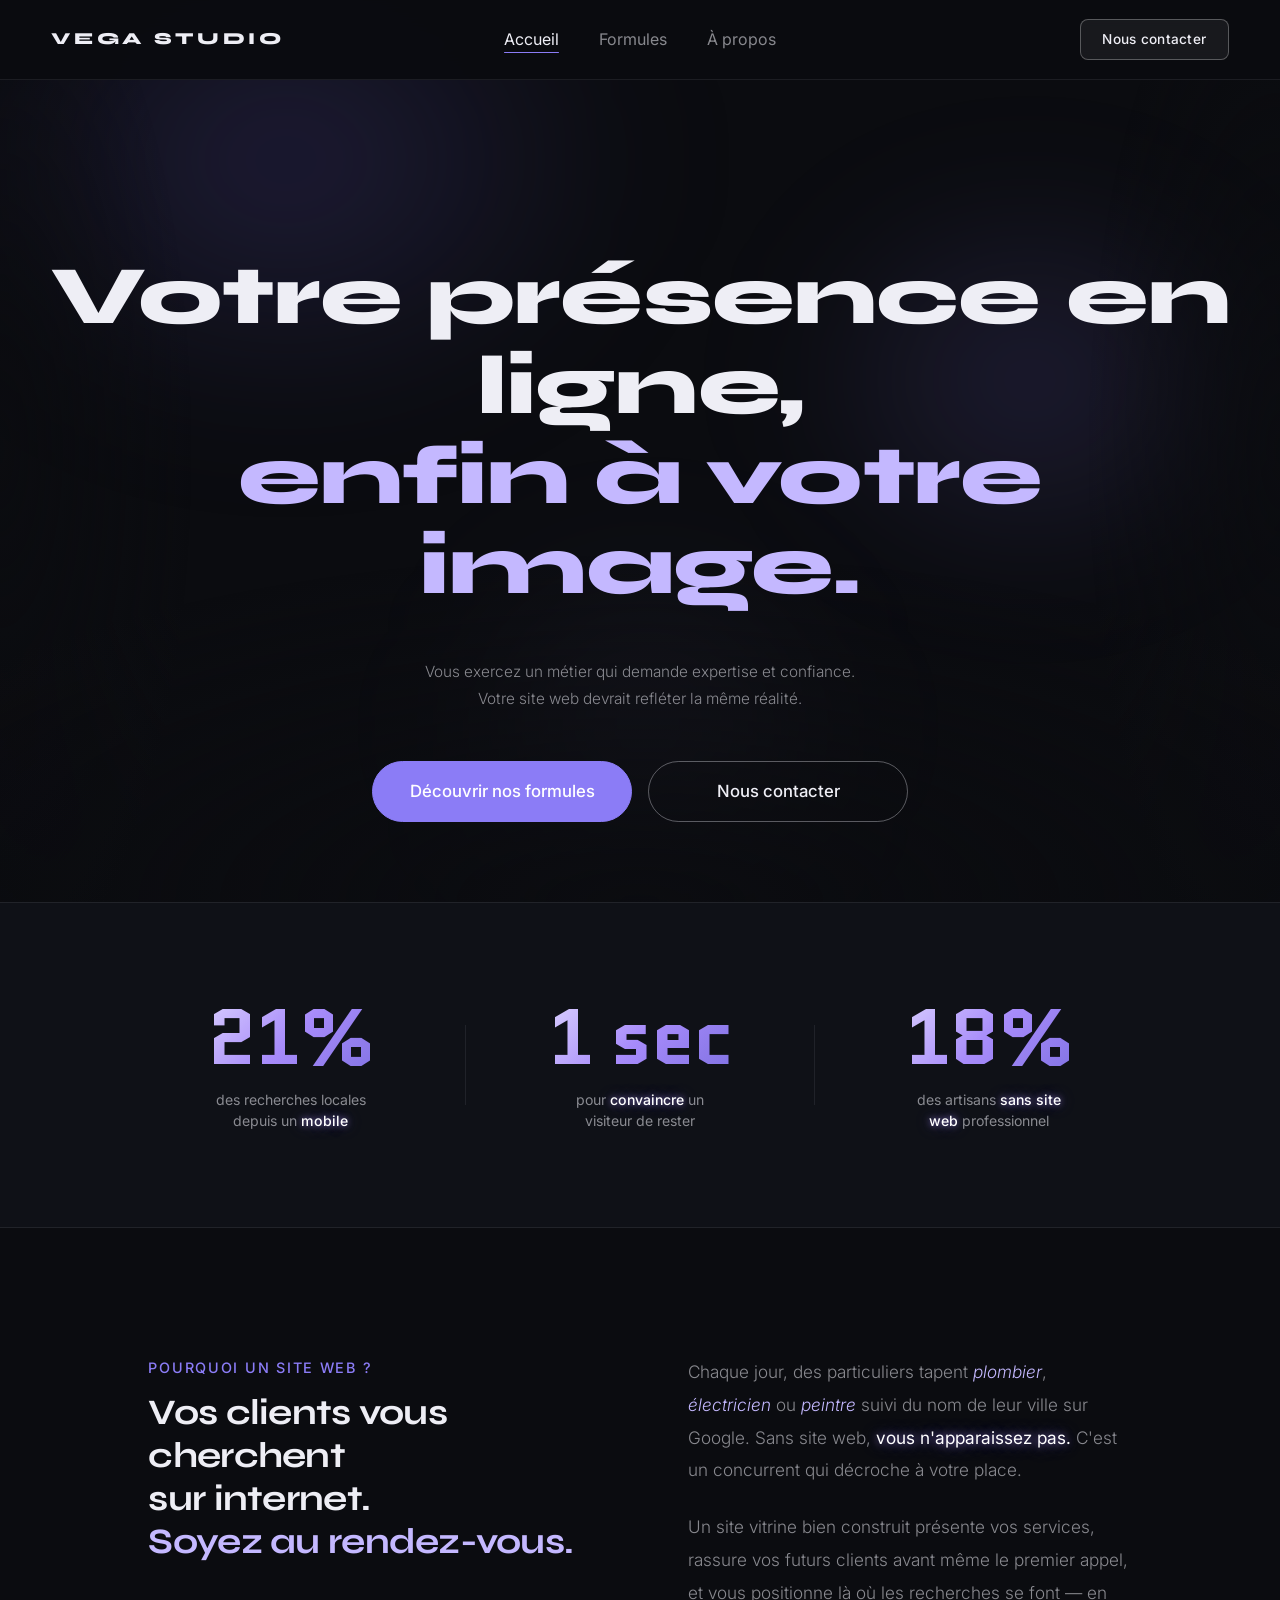
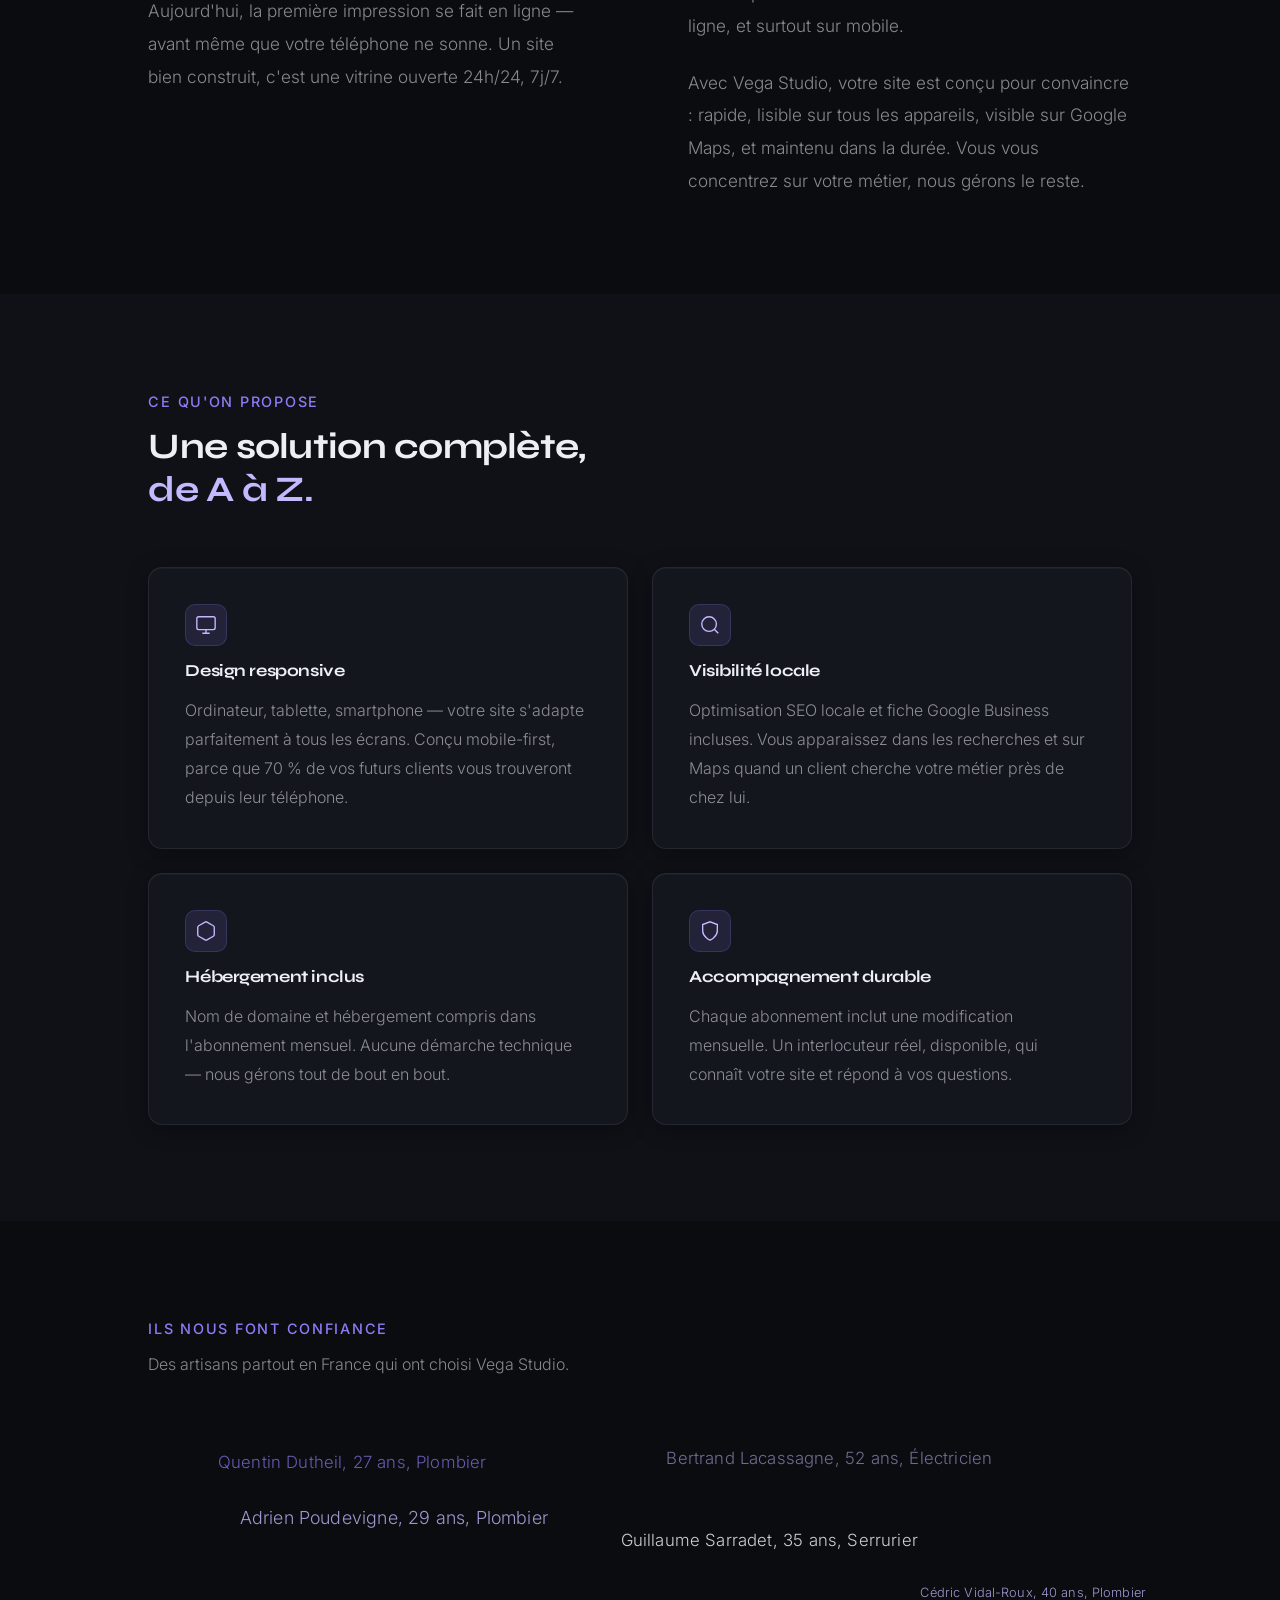
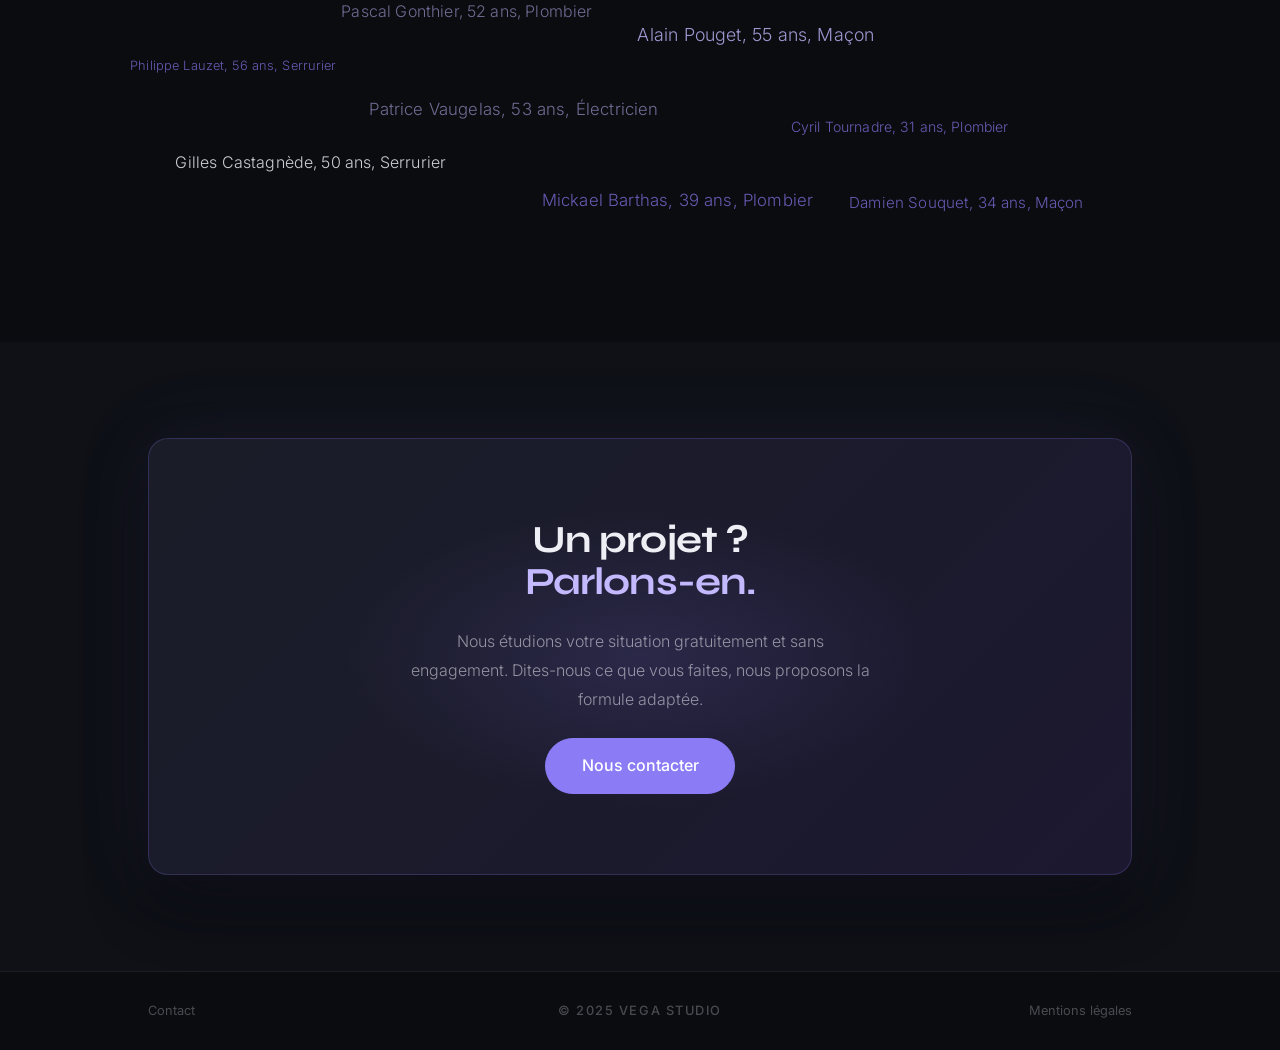
==== index.html @ d4011018 "Add canonical link to index.html Add canonical link for SEO optimization" ====
<!DOCTYPE html>
<html lang="fr">
<head>
  <meta charset="UTF-8" />
  <link rel="canonical" href="https://www.vegastudio.fr/">
  <meta name="viewport" content="width=device-width, initial-scale=1.0" />
  <title>Vega Studio — Sites web pour artisans</title>
  <link rel="icon" type="image/svg+xml" href="assets/favicon.svg" />
  <link rel="apple-touch-icon" href="assets/favicon.svg" />
  <meta name="application-name" content="Vega Studio" />
  <!-- SEO -->
  <meta name="description" content="Vega Studio crée des sites vitrines professionnels pour artisans (plombiers, électriciens, peintres…). Forfaits clairs à partir de 149€. Devis gratuit." />
  <meta name="robots" content="index, follow" />
  <link rel="canonical" href="https://www.vegastudio.fr/" />
  <!-- Open Graph -->
  <meta property="og:type" content="website" />
  <meta property="og:title" content="Vega Studio — Sites web pour artisans" />
  <meta property="og:description" content="Vega Studio crée des sites vitrines professionnels pour artisans (plombiers, électriciens, peintres…). Forfaits clairs à partir de 149€. Devis gratuit." />
  <meta property="og:url" content="https://www.vegastudio.fr/" />
  <meta property="og:site_name" content="Vega Studio" />
  <!-- Twitter -->
  <meta name="twitter:card" content="summary" />
  <meta name="twitter:title" content="Vega Studio — Sites web pour artisans" />
  <meta name="twitter:description" content="Vega Studio crée des sites vitrines professionnels pour artisans (plombiers, électriciens, peintres…). Forfaits clairs à partir de 149€. Devis gratuit." />
  <meta name="description" content="Vega Studio crée des sites vitrines professionnels pour les artisans." />
  <link rel="stylesheet" href="assets/css/style.css" />
  <link rel="stylesheet" href="assets/css/index.css" />

  <!-- Données structurées Schema.org -->
  <script type="application/ld+json">
  {
    "@context": "https://schema.org",
    "@type": "Organization",
    "name": "Vega Studio",
    "url": "https://www.vegastudio.fr",
    "logo": {
      "@type": "ImageObject",
      "url": "https://www.vegastudio.fr/assets/logo.png",
      "width": 512,
      "height": 512
    },
    "description": "Agence web spécialisée dans la création de sites vitrines pour artisans. Formules claires à partir de 149€.",
    "email": "vega.studio.webdesign@gmail.com",
    "areaServed": "FR",
    "priceRange": "€€"
  }
  </script>
  <script type="application/ld+json">
  {
    "@context": "https://schema.org",
    "@type": "WebSite",
    "name": "Vega Studio",
    "alternateName": "Vega Studio — Sites web pour artisans",
    "url": "https://www.vegastudio.fr"
  }
  </script>
</head>
<body>

  <nav>
    <div class="nav-inner">
      <a href="index.html" class="nav-wordmark">Vega Studio</a>
      <ul class="nav-links">
        <li><a href="index.html" class="active">Accueil</a><button class="nav-mobile-close" aria-label="Fermer">✕</button></li>
        <li><a href="formules.html">Formules</a></li>
        <li><a href="apropos.html">À propos</a></li>
        <li class="mobile-cta-item"><a href="contact.html" class="mobile-cta">Nous contacter</a></li>
      </ul>
      <div class="nav-right">
        <a href="contact.html" class="nav-cta">Nous contacter</a>
      </div>
      <button class="nav-burger" aria-label="Menu"><span></span><span></span><span></span></button>
    </div>
  </nav>

  <section class="hero">
    <div class="hero-bg">
      <div class="aurora-1" data-parallax="0.08"></div>
      <div class="aurora-2" data-parallax="0.12"></div>
      <div class="aurora-3" data-parallax="0.06"></div>
    </div>
    <div class="hero-inner">
      <h1 class="hero-title reveal">
        Votre présence en ligne,<br /><span class="t-accent">enfin à votre image.</span>
      </h1>
      <p class="hero-sub reveal d1">Vous exercez un métier qui demande expertise et confiance.
Votre site web devrait refléter la même réalité.</p>
      <div class="hero-actions reveal d2">
        <a href="formules.html" class="btn btn-primary">Découvrir nos formules</a>
        <a href="contact.html" class="btn btn-secondary">Nous contacter</a>
      </div>
    </div>
  </section>

  <section class="section-numbers">
    <div class="wrap">
      <div class="numbers-grid">
        <div class="number-block reveal">
          <span class="number-val" data-count="70" data-suffix="%">0%</span>
          <p class="number-label">des recherches locales depuis un <span class="stat-glow">mobile</span></p>
        </div>
        <div class="number-sep"></div>
        <div class="number-block reveal d1">
          <span class="number-val" data-count="3" data-suffix=" sec">0</span>
          <p class="number-label">pour <span class="stat-glow">convaincre</span> un visiteur de rester</p>
        </div>
        <div class="number-sep"></div>
        <div class="number-block reveal d2">
          <span class="number-val" data-count="60" data-suffix="%">0%</span>
          <p class="number-label">des artisans <span class="stat-glow">sans site web</span> professionnel</p>
        </div>
      </div>
    </div>
  </section>

  <section class="section-why">
    <div class="wrap why-grid">
      <div class="why-left">
        <p class="section-eyebrow reveal">Pourquoi un site web ?</p>
        <h2 class="why-title reveal d1">
          Vos clients vous cherchent<br />sur internet.<br />
          <span class="t-accent">Soyez au rendez-vous.</span>
        </h2>
        <p class="why-body reveal d2" style="margin-top:2rem;">
          Aujourd'hui, la première impression se fait en ligne — avant même que votre téléphone ne sonne. Un site bien construit, c'est une vitrine ouverte 24h/24, 7j/7.
        </p>
      </div>

      <div class="why-right">
        <p class="why-body reveal d1">
          Chaque jour, des particuliers tapent <em class="why-em">plombier</em>, <em class="why-em">électricien</em> ou <em class="why-em">peintre</em> suivi du nom de leur ville sur Google. Sans site web, <span class="glow-text">vous n'apparaissez pas.</span> C'est un concurrent qui décroche à votre place.
        </p>
        <p class="why-body reveal d2">
          Un site vitrine bien construit présente vos services, rassure vos futurs clients avant même le premier appel, et vous positionne là où les recherches se font — en ligne, et surtout sur mobile.
        </p>
        <p class="why-body reveal d3">
          Avec Vega Studio, votre site est conçu pour convaincre : rapide, lisible sur tous les appareils, visible sur Google Maps, et maintenu dans la durée. Vous vous concentrez sur votre métier, nous gérons le reste.
        </p>
      </div>
    </div>
  </section>

  <section class="section-offer">
    <div class="wrap">
      <p class="section-eyebrow reveal">Ce qu'on propose</p>
      <h2 class="offer-title reveal d1">Une solution complète,<br /><span class="t-accent">de A à Z.</span></h2>
      <div class="offer-grid">
        <div class="offer-card reveal" style="--float-delay:0s">
          <div class="card-shimmer"></div>
          <div class="offer-icon"><svg width="22" height="22" viewBox="0 0 24 24" fill="none" stroke="currentColor" stroke-width="1.5"><rect x="2" y="3" width="20" height="14" rx="2"/><path d="M8 21h8M12 17v4"/></svg></div>
          <h3>Design responsive</h3>
          <p class="t-body">Ordinateur, tablette, smartphone — votre site s'adapte parfaitement à tous les écrans. Conçu mobile-first, parce que 70 % de vos futurs clients vous trouveront depuis leur téléphone.</p>
        </div>
        <div class="offer-card reveal d1" style="--float-delay:-1.8s">
          <div class="card-shimmer"></div>
          <div class="offer-icon"><svg width="22" height="22" viewBox="0 0 24 24" fill="none" stroke="currentColor" stroke-width="1.5"><circle cx="11" cy="11" r="8"/><path d="m21 21-4.35-4.35"/></svg></div>
          <h3>Visibilité locale</h3>
          <p class="t-body">Optimisation SEO locale et fiche Google Business incluses. Vous apparaissez dans les recherches et sur Maps quand un client cherche votre métier près de chez lui.</p>
        </div>
        <div class="offer-card reveal d2" style="--float-delay:-3.5s">
          <div class="card-shimmer"></div>
          <div class="offer-icon"><svg width="22" height="22" viewBox="0 0 24 24" fill="none" stroke="currentColor" stroke-width="1.5"><path d="M21 16V8a2 2 0 0 0-1-1.73l-7-4a2 2 0 0 0-2 0l-7 4A2 2 0 0 0 3 8v8a2 2 0 0 0 1 1.73l7 4a2 2 0 0 0 2 0l7-4A2 2 0 0 0 21 16z"/></svg></div>
          <h3>Hébergement inclus</h3>
          <p class="t-body">Nom de domaine et hébergement compris dans l'abonnement mensuel. Aucune démarche technique — nous gérons tout de bout en bout.</p>
        </div>
        <div class="offer-card reveal d3" style="--float-delay:-5.2s">
          <div class="card-shimmer"></div>
          <div class="offer-icon"><svg width="22" height="22" viewBox="0 0 24 24" fill="none" stroke="currentColor" stroke-width="1.5"><path d="M12 22s8-4 8-10V5l-8-3-8 3v7c0 6 8 10 8 10z"/></svg></div>
          <h3>Accompagnement durable</h3>
          <p class="t-body">Chaque abonnement inclut une modification mensuelle. Un interlocuteur réel, disponible, qui connaît votre site et répond à vos questions.</p>
        </div>
      </div>
    </div>
  </section>

  <!-- ARTISANS FLOTTANTS -->
  <section class="section-names">
    <div class="wrap">
      <p class="section-eyebrow reveal">Ils nous font confiance</p>
      <p class="names-subtitle reveal d1">Des artisans partout en France qui ont choisi Vega Studio.</p>
    </div>
    <div id="floating-names" class="floating-names-zone" aria-hidden="true"></div>
  </section>

  <section class="section-cta">
    <div class="wrap">
      <div class="cta-box reveal">
        <div class="cta-glow"></div>
        <h2 class="t-headline">Un projet ?<br /><span class="t-accent">Parlons-en.</span></h2>
        <p class="t-body">Nous étudions votre situation gratuitement et sans engagement. Dites-nous ce que vous faites, nous proposons la formule adaptée.</p>
        <a href="contact.html" class="btn btn-primary">Nous contacter</a>
      </div>
    </div>
  </section>

  <footer>
    <div class="wrap footer-inner">
      <span class="footer-left"><a href="contact.html">Contact</a></span>
      <span class="footer-mid t-label">© 2025 Vega Studio</span>
      <span class="footer-right"><a href="mentions.html">Mentions légales</a></span>
    </div>
  </footer>

  <script src="assets/js/main.js"></script>
</body>
</html>
---- assets/css/style.css ----
@import url('https://fonts.googleapis.com/css2?family=Syne:wght@400;700;800&family=Inter:wght@300;400;500&display=swap');

:root {
  --bg:        #0B0C10;
  --bg-2:      #0F1117;
  --bg-3:      #14161E;
  --bg-4:      #1A1D28;
  --purple:    #8B7CF6;
  --purple-dim:#5A50B0;
  --lilac:     #C4B8FF;
  --white:     #EEEEF5;
  --muted:     rgba(238,238,245,0.55);
  --faint:     rgba(238,238,245,0.28);
  --line:      rgba(238,238,245,0.08);
  --radius:    14px;
}

*, *::before, *::after { box-sizing: border-box; margin: 0; padding: 0; }
html { scroll-behavior: smooth; }
body {
  font-family: 'Inter', sans-serif;
  background: var(--bg);
  color: var(--white);
  overflow-x: hidden;
  line-height: 1.6;
}
a { text-decoration: none; color: inherit; }
img { display: block; }

/* ── TYPO ── */
h1, h2, h3 { font-family: 'Syne', sans-serif; letter-spacing: -0.025em; line-height: 1.1; }
.t-display  { font-size: clamp(2.4rem, 4.5vw, 4rem); font-weight: 800; }
.t-headline { font-size: clamp(1.6rem, 3vw, 2.6rem); font-weight: 700; }
.t-body     { font-size: 1rem; font-weight: 300; color: var(--muted); line-height: 1.8; }
.t-label    { font-size: 0.72rem; font-weight: 500; letter-spacing: 0.12em; text-transform: uppercase; color: var(--faint); }
.t-accent   { color: var(--lilac); }

/* ── LAYOUT ── */
.wrap { max-width: 1060px; margin: 0 auto; padding: 0 clamp(1rem, 3vw, 3rem); }

/* ── NAV ── */
nav {
  position: fixed; inset: 0 0 auto 0; z-index: 200;
  padding: 1.2rem 0;
  background: rgba(11,12,16,.97);
  backdrop-filter: blur(20px);
  border-bottom: 1px solid var(--line);
  transition: padding .3s;
}
nav.scrolled {
  padding: 1rem 0;
}

.nav-inner {
  display: grid;
  grid-template-columns: 1fr auto 1fr;
  align-items: center;
  padding: 0 clamp(1.25rem, 4vw, 4rem);
  max-width: 100%;
}

.nav-wordmark {
  font-family: 'Syne', sans-serif;
  font-size: 1.05rem; font-weight: 800;
  letter-spacing: 0.22em; text-transform: uppercase;
  color: var(--white); transition: color .2s;
  justify-self: start;
}
.nav-wordmark:hover { color: var(--lilac); }

/* Bouton close mobile : invisible sur desktop */
.nav-mobile-close { display: none; }

/* Masquer le bouton Nous contacter dans les nav-links */
.mobile-cta-item { display: none !important; }

.nav-links {
  display: flex; align-items: center; gap: 2.5rem;
  list-style: none;
  justify-self: center;
}

.nav-links a {
  font-size: 1rem; font-weight: 400;
  color: var(--white);
  opacity: 0.55;
  transition: opacity .2s;
  position: relative;
}
.nav-links a:hover { opacity: 1; }

/* Page active */
.nav-links a.active {
  opacity: 1;
}
.nav-links a.active::after {
  content: '';
  position: absolute;
  bottom: -4px; left: 0; right: 0;
  height: 1px;
  background: var(--purple);
  border-radius: 999px;
}

.nav-right {
  justify-self: end;
}

.nav-cta {
  /* Design unique : pas de fond violet, juste une bordure blanche lumineuse */
  background: rgba(255,255,255,0.06);
  color: var(--white) !important;
  border: 1px solid rgba(255,255,255,0.28) !important;
  padding: .52rem 1.35rem;
  border-radius: 8px; /* carré au lieu d'ovale comme les autres */
  font-size: .85rem;
  font-weight: 500;
  letter-spacing: .02em;
  opacity: 1 !important;
  transition: background .25s, border-color .25s, transform .2s;
  display: inline-block;
  backdrop-filter: blur(4px);
}
.nav-cta:hover {
  background: rgba(255,255,255,0.12) !important;
  border-color: rgba(255,255,255,0.55) !important;
  color: var(--white) !important;
  transform: translateY(-1px);
}
.nav-cta::after { display: none !important; }

.nav-burger {
  display: none; flex-direction: column; gap: 5px;
  background: none; border: none; cursor: pointer; padding: 4px; z-index: 201;
}
.nav-burger span { display: block; width: 26px; height: 1.5px; background: var(--white); transition: all .3s; }

/* ── BOUTONS ── */
.btn {
  display: inline-flex; align-items: center; gap: .5rem;
  font-family: 'Inter', sans-serif; font-size: 1rem; font-weight: 500;
  padding: .9rem 2.2rem; border-radius: 999px; border: 1.5px solid transparent;
  transition: all .25s; cursor: pointer; white-space: nowrap;
}

/* Boutons du hero : largeur identique forcée */
.hero-actions .btn {
  font-size: 1.05rem;
  padding: 1rem 2.4rem;
  width: 260px;
  justify-content: center;
}
.btn-primary { background: var(--purple); color: #fff; border-color: var(--purple); }
.btn-primary:hover { background: var(--lilac); border-color: var(--lilac); color: #111; transform: translateY(-2px); box-shadow: 0 12px 32px rgba(139,124,246,.35); }
.btn-secondary { background: transparent; color: var(--white); border-color: rgba(238,238,245,.35); }
.btn-secondary:hover { border-color: var(--purple); color: var(--lilac); transform: translateY(-2px); }

/* ── REVEAL ── */
.reveal { opacity: 0; transform: translateY(24px); transition: opacity .7s cubic-bezier(.2,1,.4,1), transform .7s cubic-bezier(.2,1,.4,1); }
.reveal.on { opacity: 1; transform: none; }
.reveal.d1 { transition-delay: .1s; }
.reveal.d2 { transition-delay: .2s; }
.reveal.d3 { transition-delay: .32s; }

/* ── FOOTER ── */
footer { border-top: 1px solid var(--line); padding: 1.8rem 0; background: var(--bg); }
.footer-inner { display: grid; grid-template-columns: 1fr auto 1fr; align-items: center; }
.footer-left  { justify-self: start; }
.footer-mid   { justify-self: center; }
.footer-right { justify-self: end; }
.footer-inner a, .footer-inner span { font-size: .8rem; color: var(--faint); transition: color .2s; }
.footer-inner a:hover { color: var(--muted); }

/* ── RESPONSIVE NAV ── */
@media (max-width: 768px) {
  .nav-inner { grid-template-columns: 1fr auto; padding: 0 1.25rem; }
  .nav-right { display: none; }
  .nav-burger { display: flex; }
  /* burger reste visible — il devient la croix */

  /* Nav-links : panel pleine largeur qui slide depuis le haut, z-index au-dessus de la nav */
  .nav-links {
    position: fixed;
    top: 0; left: 0; right: 0;
    width: 100vw;
    background: rgba(11,12,16,1); /* totalement opaque */
    border-bottom: 1px solid var(--line);
    flex-direction: column;
    align-items: center;
    gap: 0;
    z-index: 201; /* au-dessus de la nav (200) */
    padding-top: 0;
    transform: translateY(-110%);
    transition: transform .4s cubic-bezier(.4,0,.2,1);
    display: flex;
  }
  .nav-links.open { transform: translateY(0); }

  /* Premier li : Accueil + bouton X sur la même ligne */
  .nav-links li:first-child {
    display: flex;
    flex-direction: row;
    align-items: center;
    justify-content: center;
    width: 100%;
    border-bottom: 1px solid var(--line);
    position: relative;
  }
  .nav-links li:first-child a {
    text-align: center;
    padding: 1.3rem 1.75rem;
    flex: 1;
    border-bottom: none;
  }

  /* nav-mobile-close reste caché sur mobile — c'est le burger qui fait la croix */

  /* Burger → croix quand menu ouvert */
  .nav-burger.open span:nth-child(1) { transform: translateY(7px) rotate(45deg); }
  .nav-burger.open span:nth-child(2) { opacity: 0; transform: scaleX(0); }
  .nav-burger.open span:nth-child(3) { transform: translateY(-7px) rotate(-45deg); }

  /* Autres items */
  .nav-links li {
    border-bottom: 1px solid var(--line);
    width: 100%;
  }
  .nav-links .mobile-cta-item { display: none; }
  .nav-links a {
    display: block;
    font-size: 1.1rem;
    padding: 1.2rem 1.75rem;
    opacity: 0.7;
    text-align: center;
    width: 100%;
  }
  .nav-links a:hover,
  .nav-links a.active { opacity: 1; }
  .nav-links a.active::after { display: none; }

}  /* fin @media 768px */

@media (max-width: 600px) {
  /* Footer : copyright à gauche, mentions légales à droite, Contact masqué */
  .footer-inner {
    grid-template-columns: 1fr 1fr;
    grid-template-rows: auto;
    gap: 0;
  }
  .footer-left  { display: none; } /* Cache Contact */
  .footer-mid   { justify-self: start; }
  .footer-right { justify-self: end; }
}

@media (prefers-reduced-motion: reduce) {
  .reveal { transition: none; opacity: 1; transform: none; }
  * { animation-duration: .01ms !important; }
}
---- assets/css/index.css ----
@import url('https://fonts.googleapis.com/css2?family=Quantico:wght@700&display=swap');

/* ══ HERO ══════════════════════════════════════════ */
.hero {
  position: relative;
  min-height: 100svh;
  display: flex;
  align-items: flex-start; /* positionné par padding-top, pas centré */
  overflow: hidden;
  padding: 28vh 0 5rem; /* 28vh depuis le haut = grand espace nav→titre */
}

.hero-bg { position: absolute; inset: 0; z-index: 0; overflow: hidden; }

.aurora-1, .aurora-2, .aurora-3 { position: absolute; border-radius: 50%; will-change: transform; }
.aurora-1 { width: 700px; height: 500px; top: -10%; left: -5%; background: radial-gradient(ellipse, rgba(90,80,176,.28) 0%, transparent 70%); filter: blur(80px); animation: af1 20s ease-in-out infinite alternate; }
.aurora-2 { width: 500px; height: 400px; top: 20%; right: 0%; background: radial-gradient(ellipse, rgba(139,124,246,.18) 0%, transparent 70%); filter: blur(70px); animation: af2 25s ease-in-out infinite alternate; }
.aurora-3 { width: 400px; height: 350px; bottom: 0%; left: 35%; background: radial-gradient(ellipse, rgba(196,184,255,.10) 0%, transparent 70%); filter: blur(90px); animation: af3 18s ease-in-out infinite alternate; }
@keyframes af1 { 0%{transform:translate(0,0) scale(1)} 50%{transform:translate(4%,6%) scale(1.06)} 100%{transform:translate(-2%,3%) scale(.96)} }
@keyframes af2 { 0%{transform:translate(0,0) scale(1)} 50%{transform:translate(-5%,4%) scale(1.08)} 100%{transform:translate(3%,-3%) scale(.94)} }
@keyframes af3 { 0%{transform:translate(0,0) scale(1)} 100%{transform:translate(3%,-5%) scale(1.1)} }

.hero::after {
  content:''; position:absolute; inset:0;
  background:
    radial-gradient(ellipse 100% 55% at 50% 100%, rgba(11,12,16,.95) 0%, transparent 70%),
    radial-gradient(ellipse 25% 100% at 0% 50%, rgba(11,12,16,.75) 0%, transparent 60%),
    radial-gradient(ellipse 25% 100% at 100% 50%, rgba(11,12,16,.75) 0%, transparent 60%);
  pointer-events:none; z-index:1;
}

.hero-mouse-light { position:absolute; inset:0; pointer-events:none; z-index:1; transition:background .15s; }

.hero-inner {
  padding: 0 2vw;
  position:relative; z-index:2;
  display:flex; flex-direction:column;
  align-items:center; text-align:center;
  gap:3rem; /* plus d'espace entre sous-titre et boutons */
  max-width: 100%;
  width: 100%;
}

/* Titre : exactement 2 lignes — on force avec font-size en vw pur */
.hero-title {
  font-family: 'Syne', sans-serif;
  /*
    Le hero utilise un conteneur pleine largeur (padding 2vw).
    "Votre présence en ligne," = ligne la plus longue.
    Sur 96vw utile, Syne 800 letter-spacing -0.04em :
    font-size ≈ largeur / (nb_chars × 0.52) ≈ 96vw / (24 × 0.52) ≈ 7.7vw
    On vise 7.2vw pour avoir une marge de sécurité.
    Plafond : 5.5rem (~88px) pour les très grands écrans.
  */
  font-size: clamp(1.7rem, 6.8vw, 5.2rem);
  font-weight: 800;
  line-height: 1.08;
  letter-spacing: -.01em;
  width: 100%;
  text-align: center;
  word-break: keep-all;
  overflow-wrap: normal;
}

@media (max-width: 600px) {
  /* Titre plus grand */
  .hero-title { font-size: 12vw; letter-spacing: -.01em; }
  /* Sous-titre plus petit */
  .hero-sub { font-size: .7rem; max-width: 88vw; text-wrap: balance; }

  /* Boutons en colonne, plus grands */
  .hero-actions {
    flex-direction: column;
    align-items: center;
    gap: .75rem;
    width: 100%;
  }
  .hero-actions .btn {
    width: min(80vw, 320px);
    font-size: .95rem;
    padding: .95rem 1.5rem;
    justify-content: center;
  }

  /* Stats mobile : 2 stats seulement sur une ligne */
  .section-numbers { padding: 1rem 0; }
  .number-block { padding: .5rem 2rem; }
  /* Masquer "3 sec" (3e enfant) et les 2 séparateurs (2e et 4e enfants) */
  .numbers-grid > div:nth-child(2),
  .numbers-grid > div:nth-child(3),
  .numbers-grid > div:nth-child(4) {
    display: none;
  }
  .numbers-grid { justify-content: center; }
  .number-val { font-size: clamp(2.2rem, 10vw, 3.2rem) !important; }
  .number-label { font-size: .8rem; max-width: 160px; }
  .number-sep { height: 40px; }

  /* Sections : réduire les marges verticales énormes */
  .section-why  { padding: 4rem 0; }
  .section-offer { padding: 4rem 0; }
  .section-testi { padding: 4rem 0; }
  .section-cta  { padding: 4rem 0; }
  .hero { padding: 6rem 0 4rem; align-items: center; } /* centré sur mobile */
}

.hero-sub {
  font-size: clamp(.95rem, 1.2vw, 1.15rem);
  font-weight: 300;
  color: var(--muted);
  line-height: 1.75;
  max-width: 600px;
  text-align: center;
  /* Forcer chaque phrase sur sa propre ligne */
  white-space: pre-line;
}

.hero-actions {
  display: flex; gap: 1rem; flex-wrap: wrap;
  justify-content: center;
}

/* ══ EYEBROW ══════════════════════════════════════ */
.section-eyebrow {
  font-size:.9rem; font-weight:500; letter-spacing:.12em;
  text-transform:uppercase; color:var(--purple);
  margin-bottom:.75rem; display:block;
}

/* ══ CHIFFRES ══════════════════════════════════════ */
.section-numbers {
  background:var(--bg-2); padding:5rem 0;
  border-top:1px solid var(--line); border-bottom:1px solid var(--line);
}

.numbers-grid { display:flex; align-items:center; justify-content:center; gap:2rem; }

.number-block {
  flex:1; text-align:center; padding:1rem 2rem;
  display:flex; flex-direction:column; align-items:center; gap:.8rem;
}

.number-sep { width:1px; height:80px; background:var(--line); flex-shrink:0; }

/* Quantico, effet multicolore animé */
.number-val {
  font-family:'Quantico', sans-serif;
  font-size:clamp(3.5rem, 6vw, 6rem);
  font-weight:700; letter-spacing:-.02em;
  line-height:1; white-space:nowrap;
  /* Largeur fixe = les chiffres ne bougent pas pendant le comptage */
  display: inline-block;
  min-width: 4ch; /* largeur de "60%" = valeur la plus large */
  text-align: center;
  font-variant-numeric: tabular-nums;
  /* Gradient statique — zéro vibration */
  background: linear-gradient(135deg, #E0D8FF 0%, #A78BFA 50%, #7C6FE0 100%);
  -webkit-background-clip: text;
  -webkit-text-fill-color: transparent;
  background-clip: text;
}

.number-label {
  font-size:.88rem; font-weight:400;
  color:var(--muted); line-height:1.5; text-align:center; max-width:160px;
}

/* Halo sur les mots clés des labels */
.stat-glow {
  color: #fff;
  font-weight: 500;
  text-shadow:
    0 0 6px rgba(167,139,250,.7),
    0 0 16px rgba(139,124,246,.4);
}

/* ══ POURQUOI ══════════════════════════════════════ */
.section-why { background:var(--bg); padding:8rem 0 6rem; }

.why-grid { display:grid; grid-template-columns:1fr 1fr; gap:6rem; align-items:start; }

.why-title {
  font-family:'Syne', sans-serif;
  font-size:clamp(1.7rem, 2.8vw, 2.5rem);
  font-weight:700; line-height:1.2; letter-spacing:-.02em; margin-top:.75rem;
}

.why-right { display:flex; flex-direction:column; gap:1.5rem; }
.why-body { font-size:1.08rem; font-weight:300; color:var(--muted); line-height:1.9; }
.why-em { font-style:italic; color:var(--lilac); }

.glow-text {
  display:inline; color:#fff; font-weight:400;
  /* Halo statique — aucune animation = aucun repaint */
  text-shadow:
    0 0 8px rgba(167,139,250,.75),
    0 0 20px rgba(139,124,246,.45),
    0 0 40px rgba(139,124,246,.2);
}

/* ══ CE QU'ON PROPOSE ══════════════════════════════ */
.section-offer { background:var(--bg-2); padding:6rem 0; }

.offer-title {
  font-family:'Syne', sans-serif;
  font-size:clamp(1.7rem, 2.8vw, 2.5rem);
  font-weight:700; line-height:1.2; letter-spacing:-.02em; margin-bottom:3.5rem;
}

.offer-grid { display:grid; grid-template-columns:repeat(2,1fr); gap:1.5rem; }

.offer-card {
  position:relative; background:var(--bg-3);
  border:1px solid var(--line); border-radius:var(--radius);
  padding:2.25rem; display:flex; flex-direction:column; gap:1rem;
  overflow:hidden;
  box-shadow:0 4px 20px rgba(0,0,0,.35), 0 1px 0 rgba(255,255,255,.04) inset;
  transition: border-color .3s, transform .3s, box-shadow .3s;
}
.offer-card:hover {
  border-color: rgba(139,124,246,.4);
  transform: translateY(-6px);
  box-shadow: 0 18px 48px rgba(0,0,0,.5), 0 0 0 1px rgba(139,124,246,.1), 0 1px 0 rgba(255,255,255,.06) inset;
}

.card-shimmer {
  position:absolute; top:0; left:-60%; width:55%; height:100%;
  background:linear-gradient(105deg, transparent 15%, rgba(196,184,255,.06) 35%, rgba(255,255,255,.13) 50%, rgba(196,184,255,.06) 65%, transparent 85%);
  opacity:0; pointer-events:none; will-change:left, opacity;
}

.offer-icon {
  width:42px; height:42px; background:rgba(139,124,246,.12);
  border:1px solid rgba(139,124,246,.2); border-radius:10px;
  display:flex; align-items:center; justify-content:center;
  color:var(--lilac); flex-shrink:0;
}
.offer-card h3 { font-family:'Syne', sans-serif; font-size:1.05rem; font-weight:700; color:var(--white); }



/* ══ CTA ════════════════════════════════════════ */
.section-cta { background:var(--bg-2); padding:6rem 0; }

.cta-box {
  position:relative;
  background:linear-gradient(135deg, var(--bg-4) 0%, #1C1830 100%);
  border:1px solid rgba(139,124,246,.22); border-radius:20px;
  padding:5rem 4rem; text-align:center; overflow:hidden;
  display:flex; flex-direction:column; align-items:center; gap:1.5rem;
  box-shadow:0 0 80px rgba(90,80,176,.12), 0 30px 60px rgba(0,0,0,.4);
}
.cta-glow {
  position:absolute; top:50%; left:50%; transform:translate(-50%,-50%);
  width:600px; height:300px;
  background:radial-gradient(ellipse, rgba(139,124,246,.14) 0%, transparent 70%);
  pointer-events:none; animation:glowPulse 5s ease-in-out infinite;
}
@keyframes glowPulse {
  0%,100%{transform:translate(-50%,-50%) scale(1); opacity:.7}
  50%{transform:translate(-50%,-50%) scale(1.1); opacity:1}
}
.cta-box .t-body { max-width:460px; position:relative; z-index:1; }
.cta-box .t-headline, .cta-box .btn { position:relative; z-index:1; }

/* ══ RESPONSIVE ══════════════════════════════════ */
@media (max-width:960px) {
  .why-grid { grid-template-columns:1fr; gap:3rem; }
  .offer-grid { grid-template-columns:1fr; }
  .testi-grid { grid-template-columns:1fr; }
  .numbers-grid { flex-direction:column; }
  .number-sep { width:80px; height:1px; }
}
@media (max-width:600px) {
  .cta-box { padding:3rem 1.75rem; }
  .offer-card { animation:none; }
}

/* ══ NOMS FLOTTANTS ════════════════════════════════ */
.section-names {
  background: var(--bg);
  padding: 6rem 0 6rem;
}

.names-subtitle {
  font-size: 1rem;
  color: var(--muted);
  font-weight: 300;
  margin-top: .5rem;
}

.floating-names-zone {
  position: relative;
  max-width: 1060px;
  margin: 3rem auto 0;
  padding: 0 clamp(1rem, 3vw, 3rem);
  box-sizing: border-box;
  height: 420px;
  overflow: hidden;
}

/* Wrapper : position + opacité uniquement */
.name-wrapper {
  position: absolute;
  transition: opacity .9s ease;
  cursor: default;
  user-select: none;
  pointer-events: none;
}

.name-inner {
  display: block;
  white-space: nowrap;
  font-family: 'Inter', sans-serif;
  font-weight: 300;
  letter-spacing: .01em;
}

@media (max-width: 600px) {
  .floating-names-zone { height: 400px; }
  .section-names { padding-bottom: 4rem; }
}
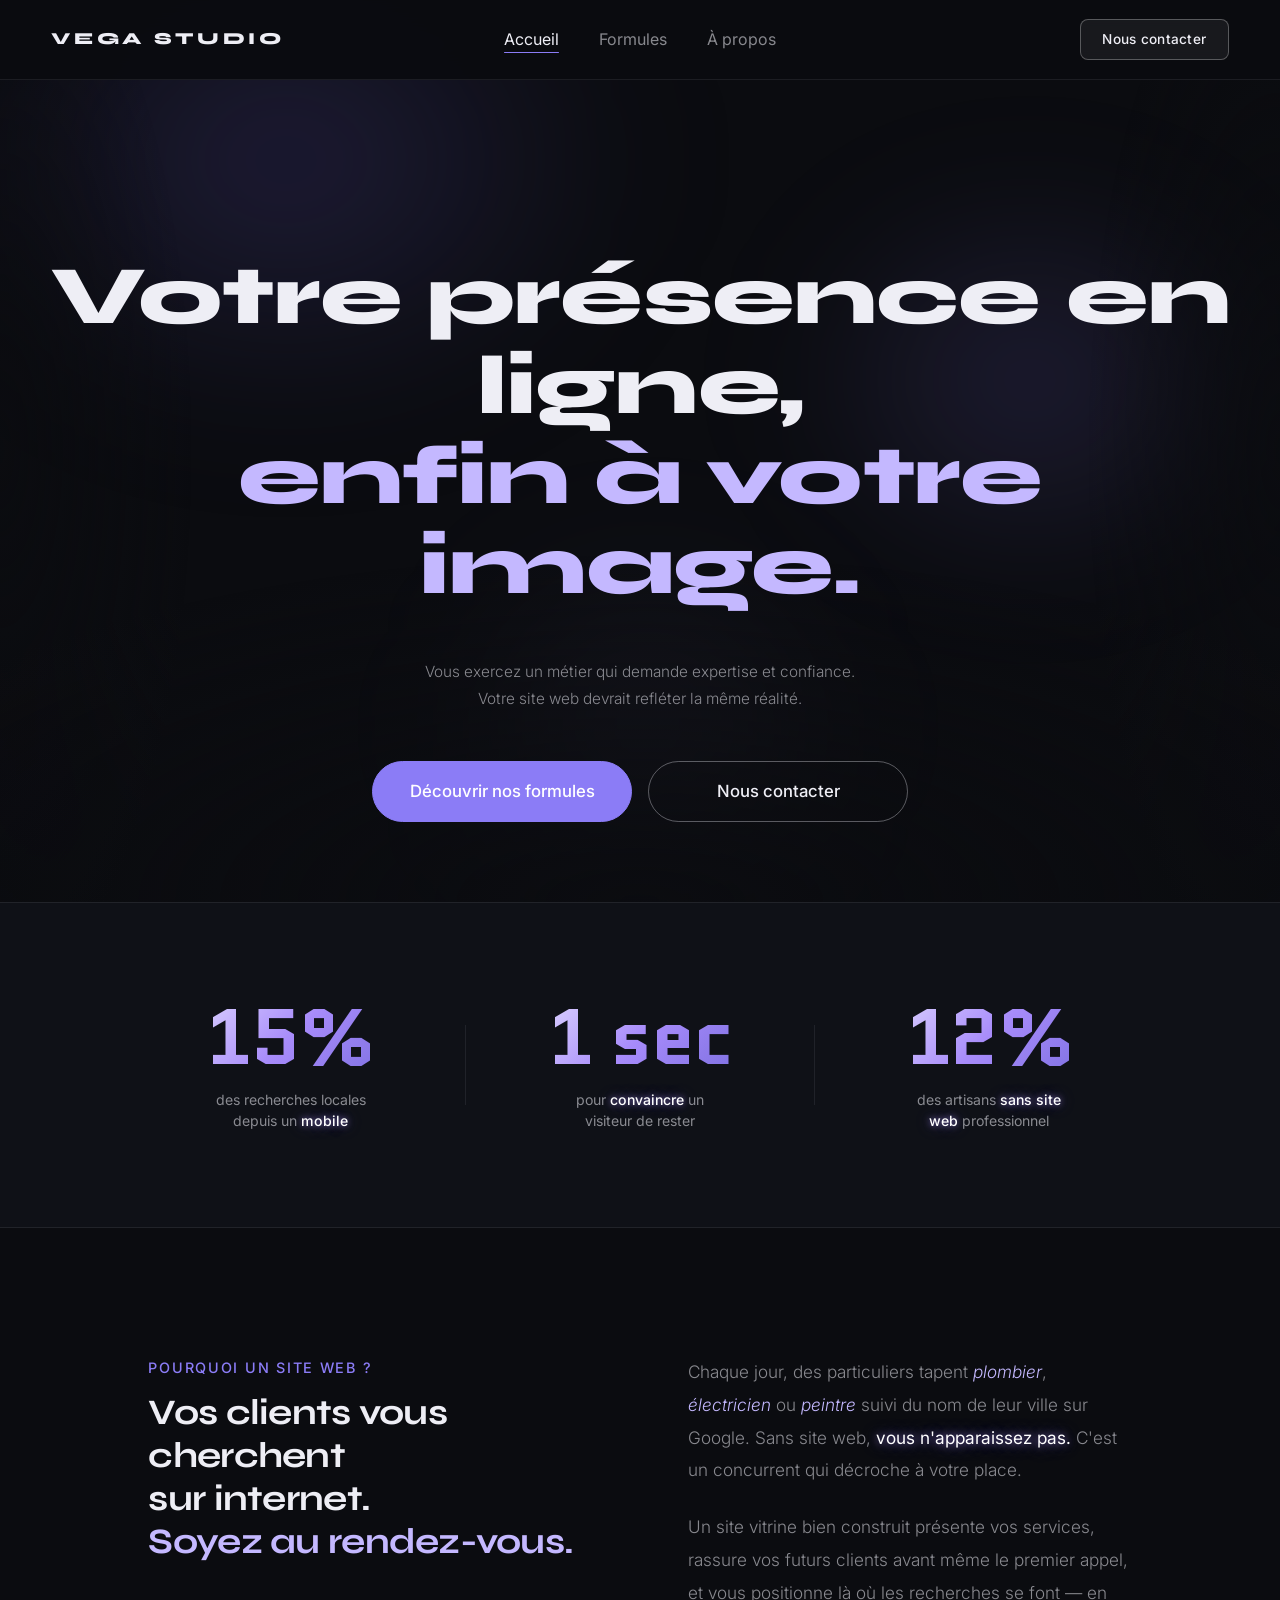
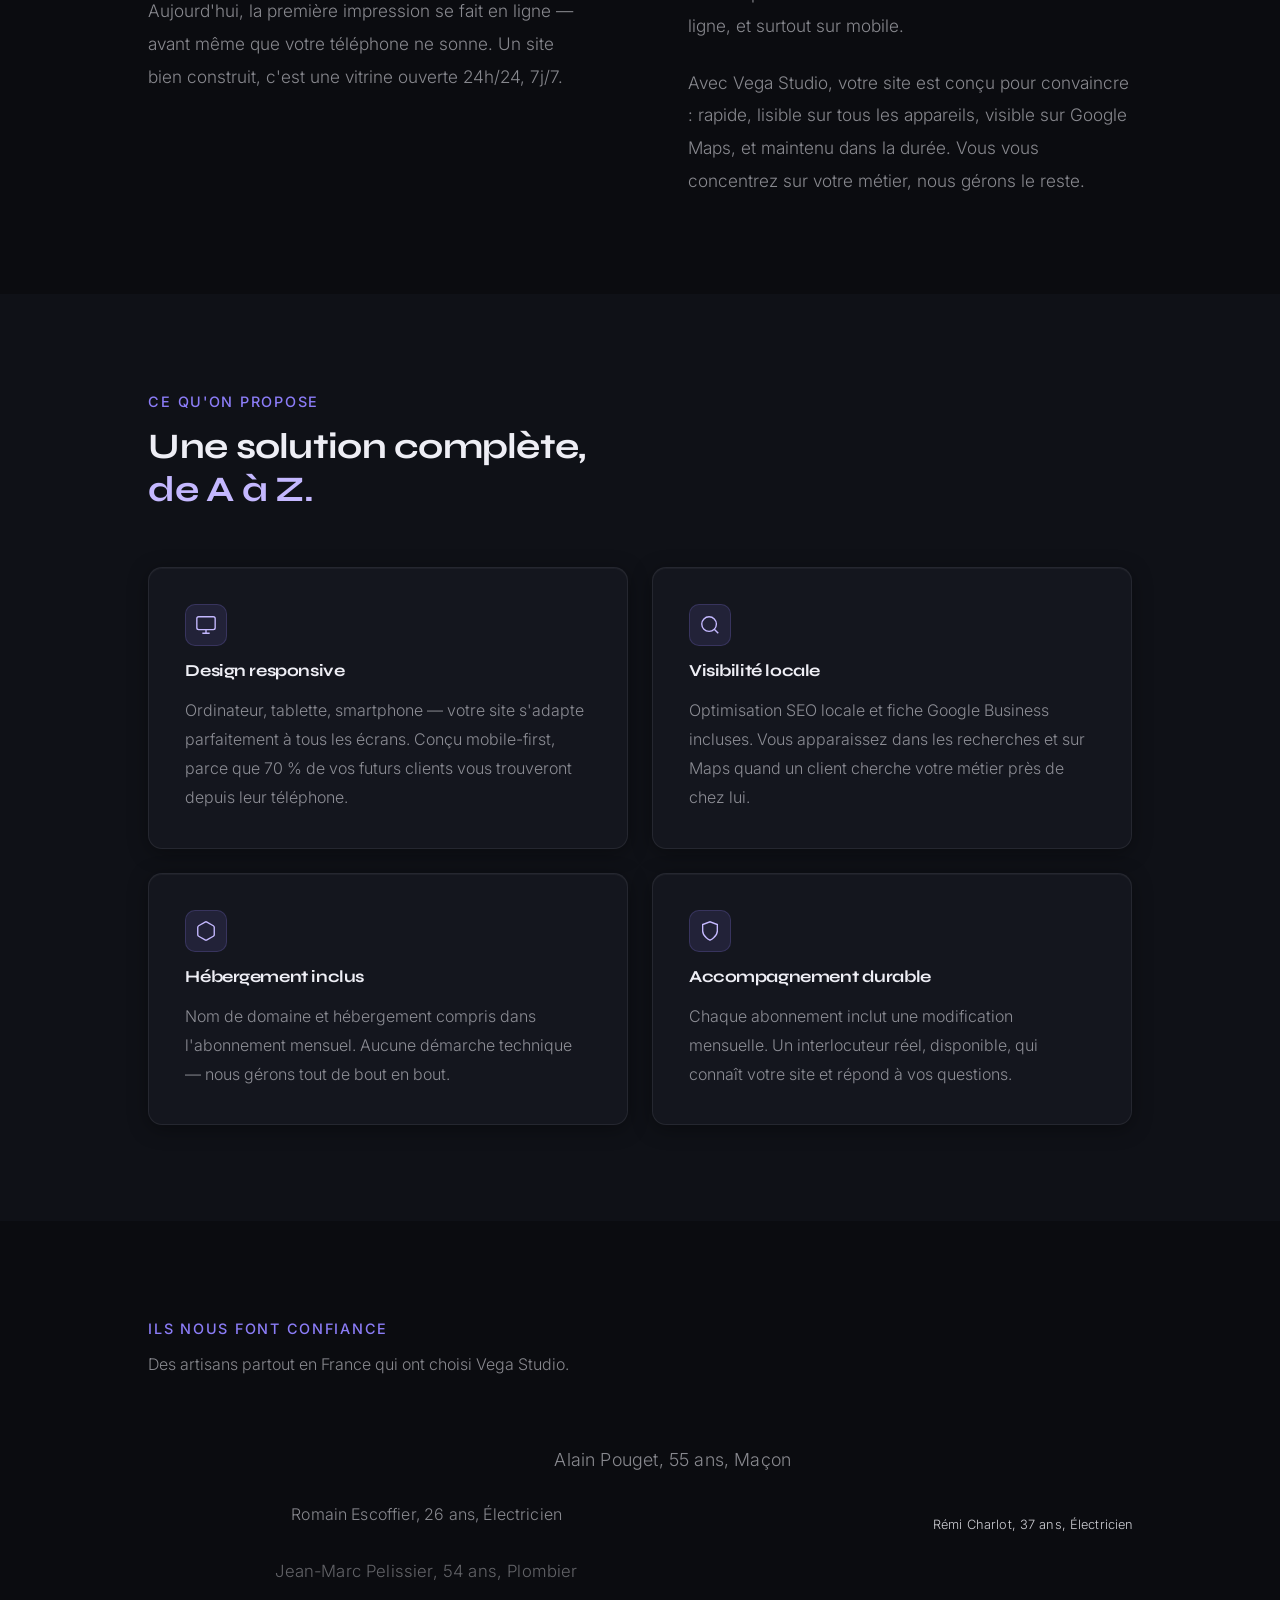
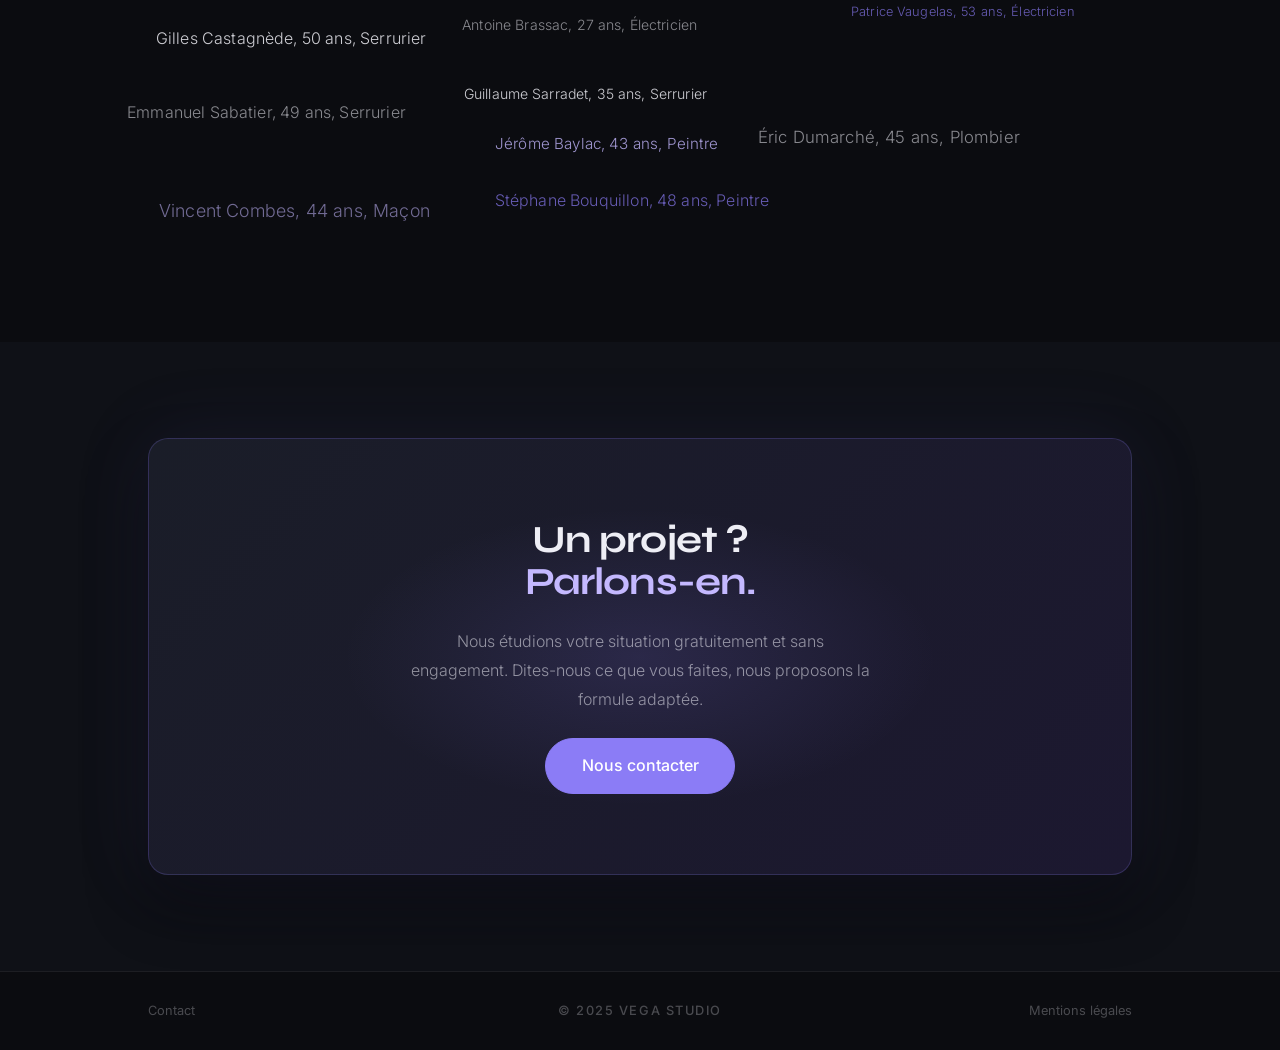
==== commit 0e41e4f1: "Update index.html" ====
--- a/index.html
+++ b/index.html
@@ -18,6 +18,10 @@
   <meta property="og:description" content="Vega Studio crée des sites vitrines professionnels pour artisans (plombiers, électriciens, peintres…). Forfaits clairs à partir de 149€. Devis gratuit." />
   <meta property="og:url" content="https://www.vegastudio.fr/" />
   <meta property="og:site_name" content="Vega Studio" />
+  <meta property="og:image" content="https://www.vegastudio.fr/assets/og-image.png">
+<meta property="og:image:width" content="1200">
+<meta property="og:image:height" content="630">
+<meta name="twitter:card" content="summary_large_image">
   <!-- Twitter -->
   <meta name="twitter:card" content="summary" />
   <meta name="twitter:title" content="Vega Studio — Sites web pour artisans" />
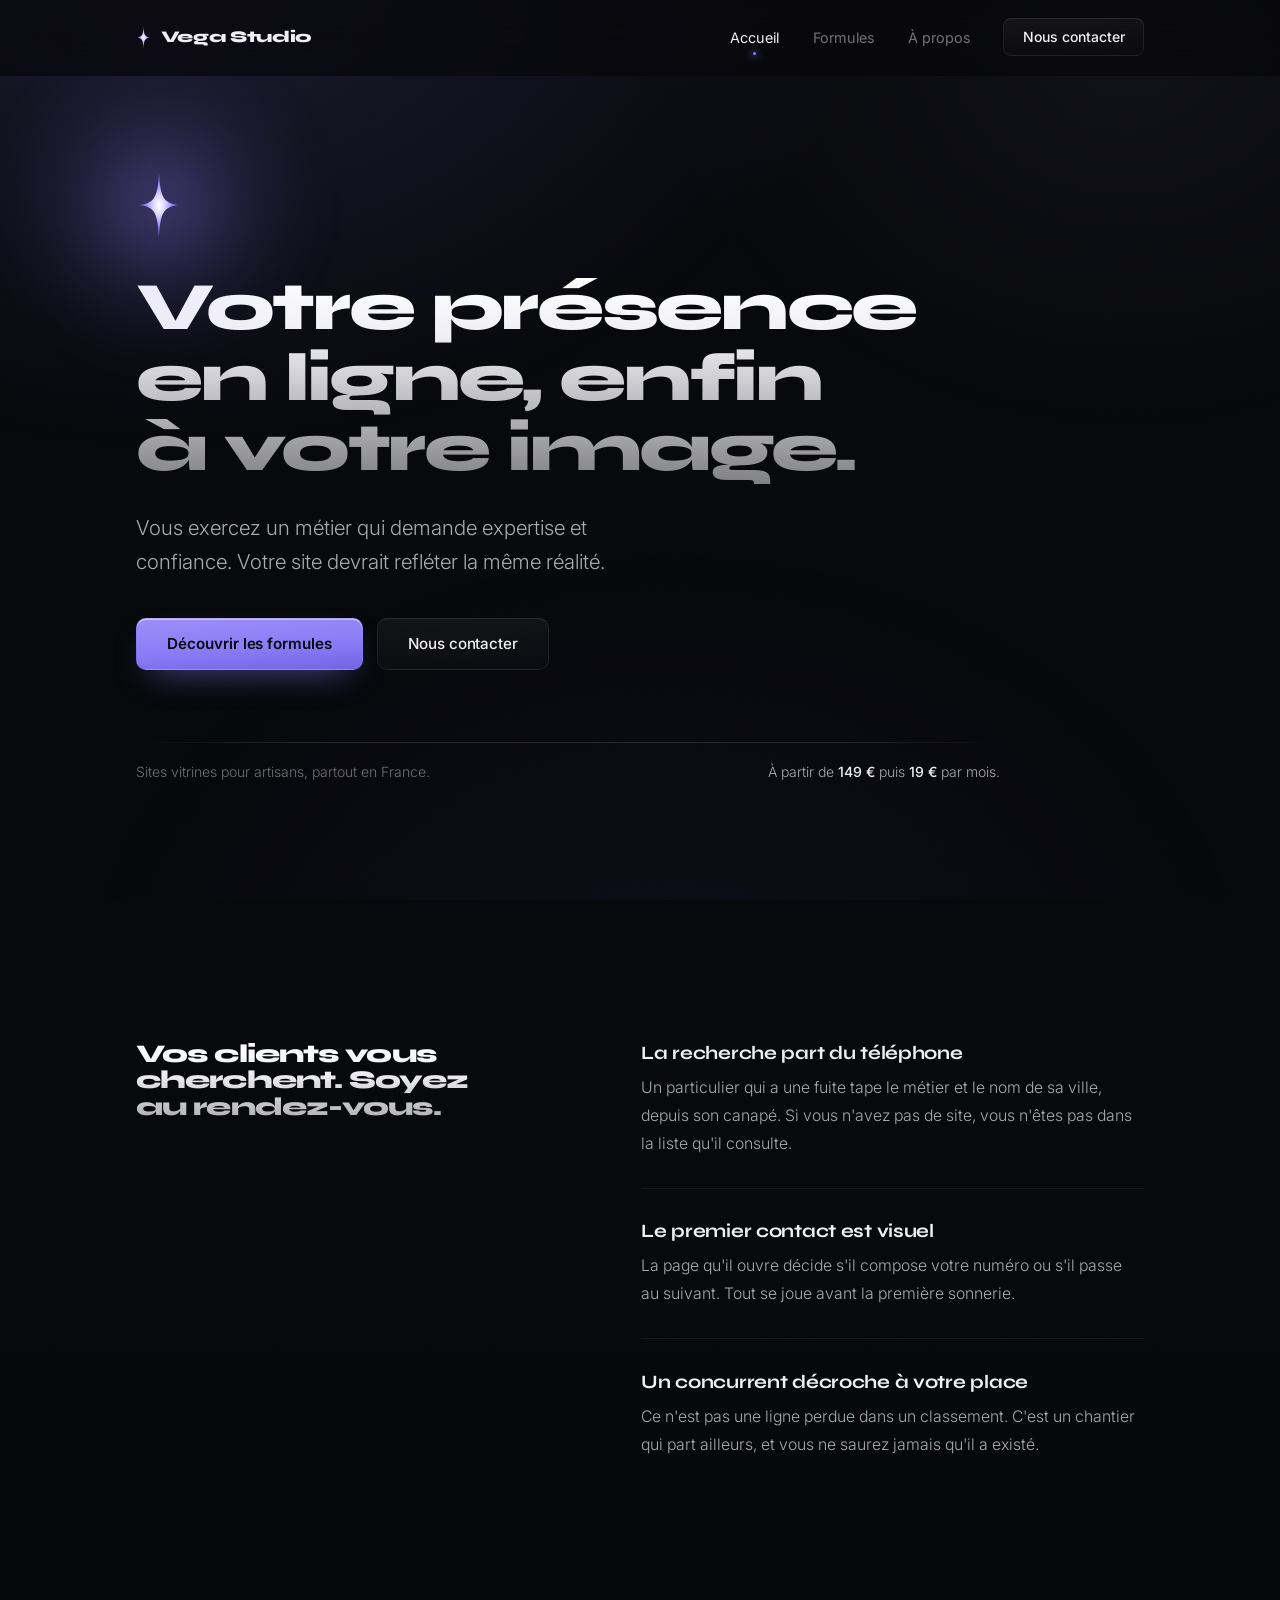
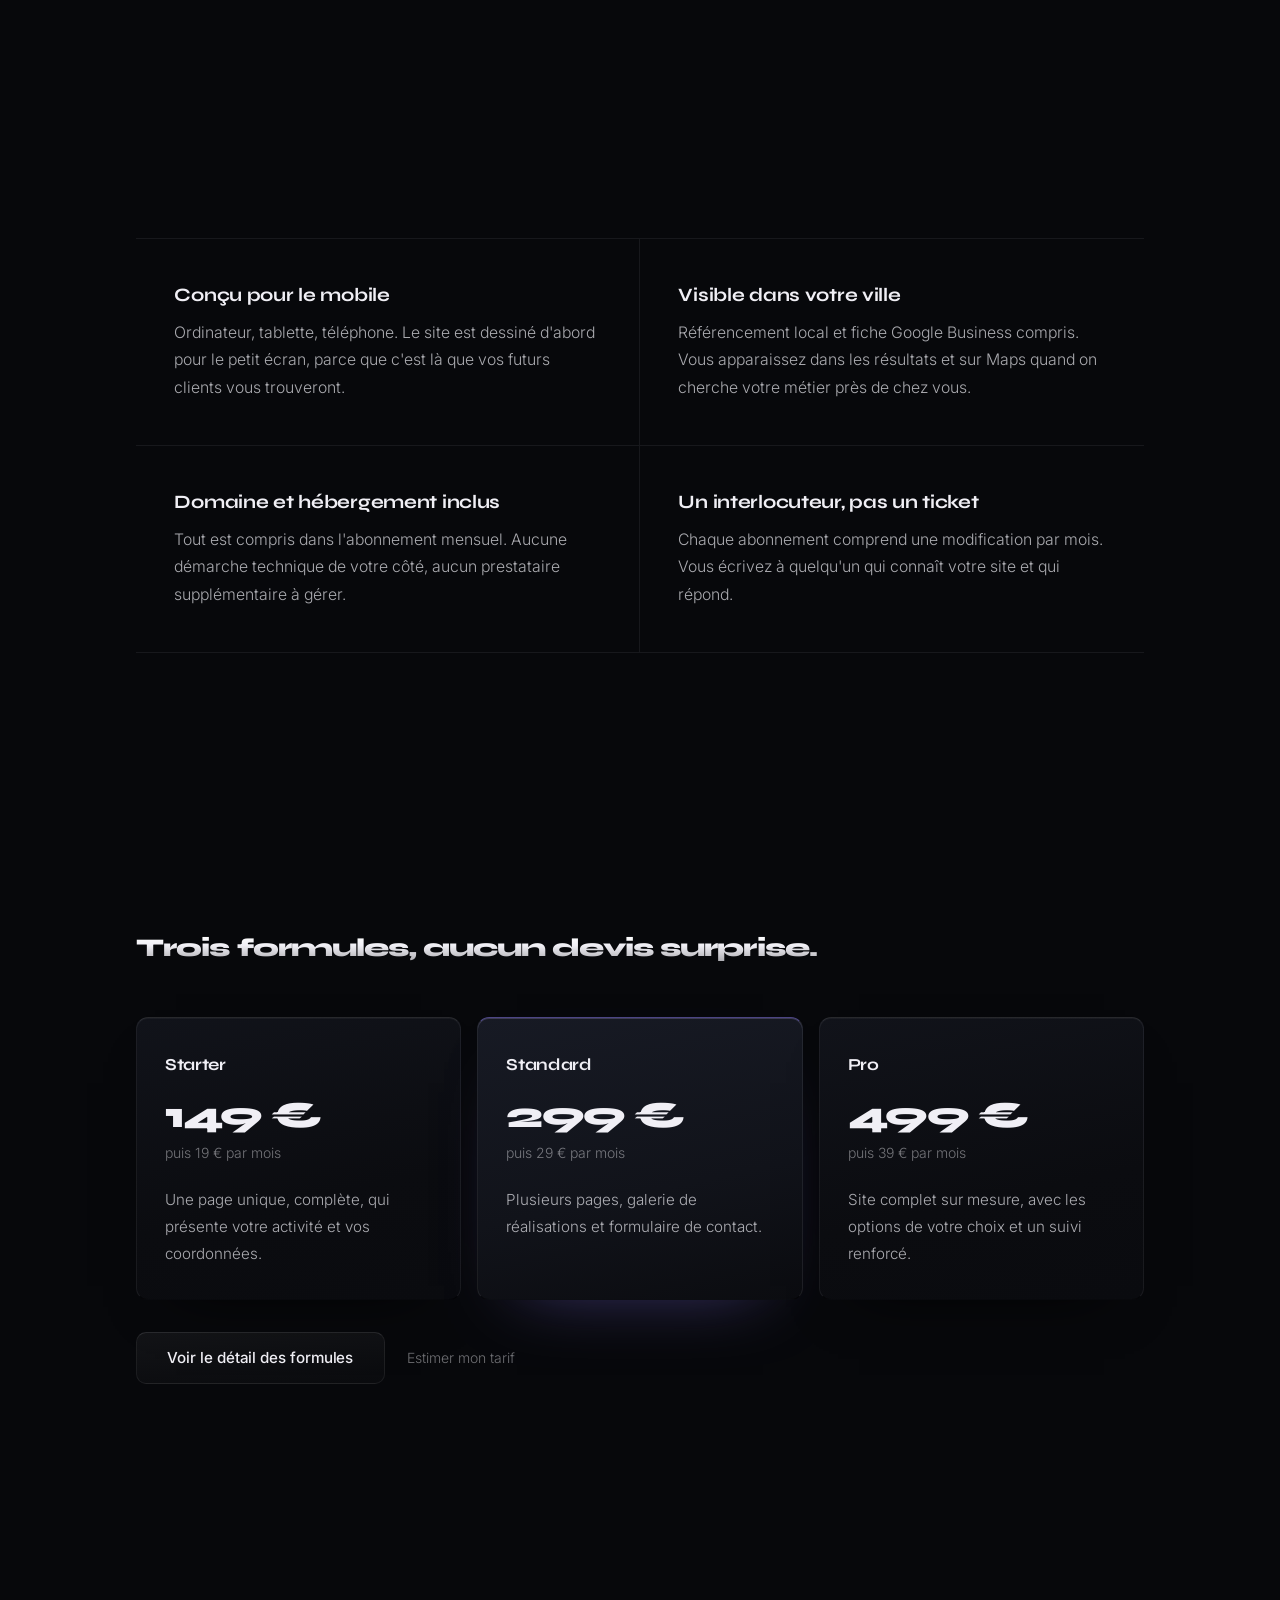
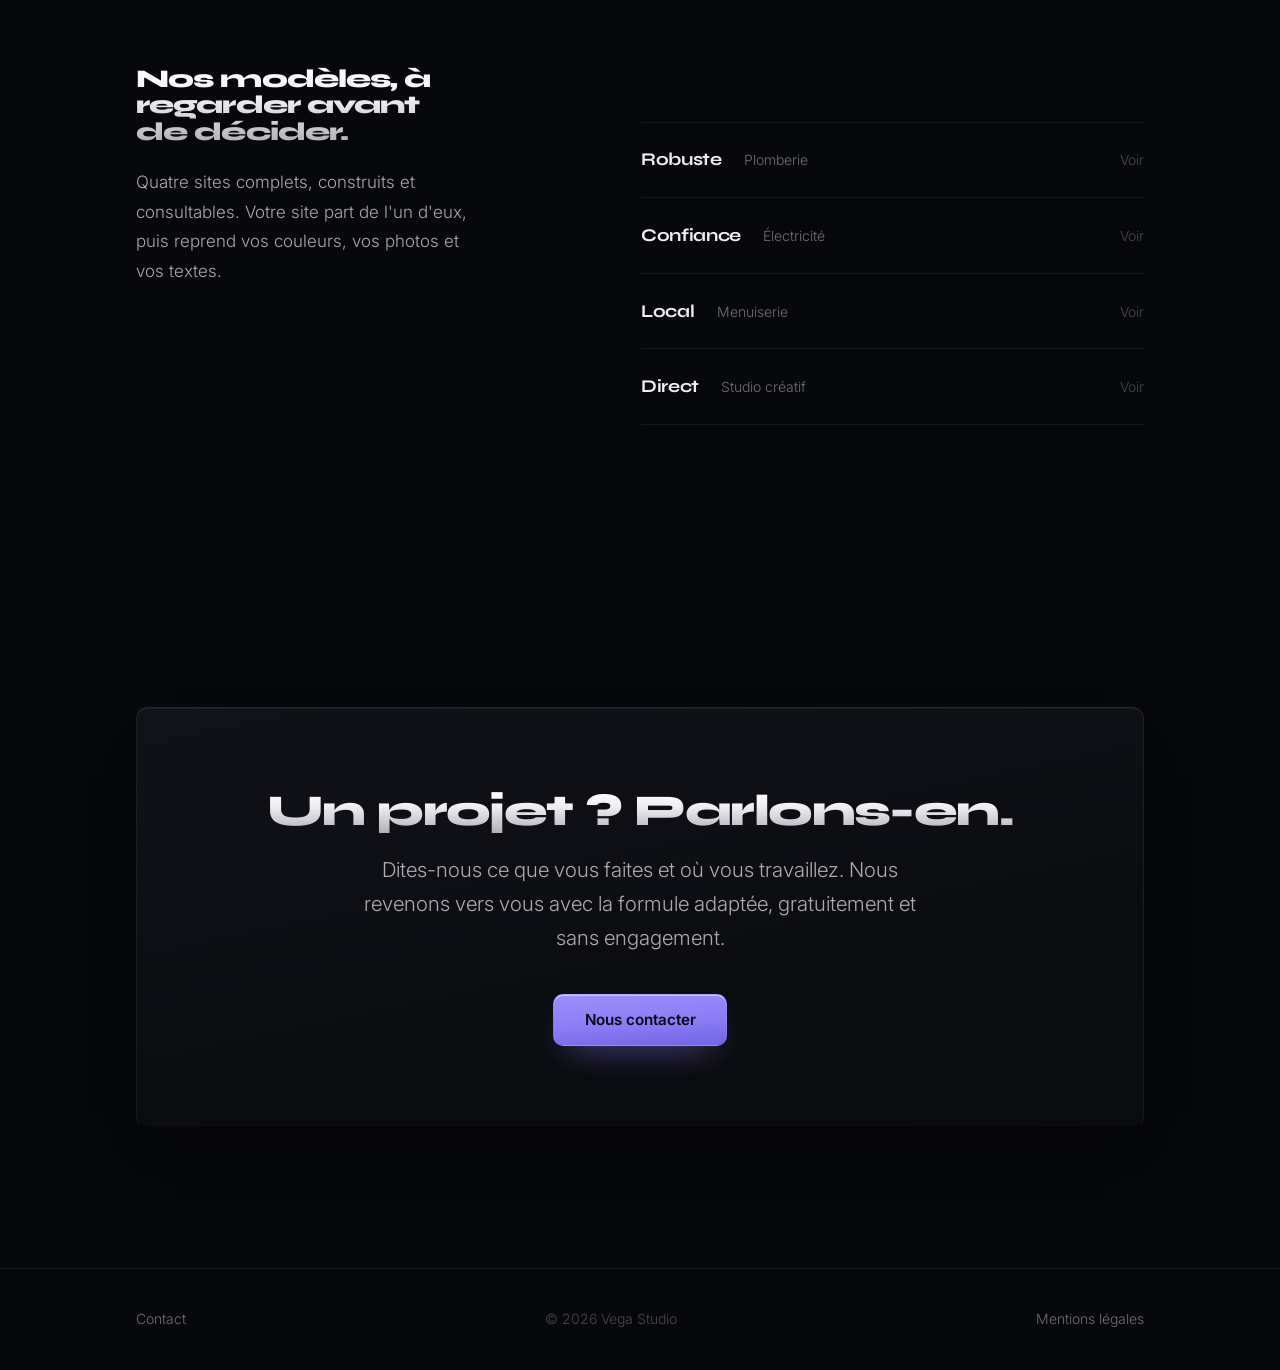
==== commit 71cb4248: "Refonte de la page d'accueil : lumière et matière Remplace le traitement en aplats par un système co" ====
--- a/index.html
+++ b/index.html
@@ -2,48 +2,54 @@
 <html lang="fr">
 <head>
   <meta charset="UTF-8" />
-  <link rel="canonical" href="https://www.vegastudio.fr/">
-  <meta name="viewport" content="width=device-width, initial-scale=1.0" />
+  <meta name="viewport" content="width=device-width, initial-scale=1" />
   <title>Vega Studio — Sites web pour artisans</title>
+
+  <meta name="description" content="Vega Studio crée des sites vitrines professionnels pour artisans : plombiers, électriciens, peintres, maçons. Formules claires à partir de 149 €. Devis gratuit." />
+  <meta name="robots" content="index, follow" />
+  <link rel="canonical" href="https://www.vegastudio.fr/" />
+
   <link rel="icon" type="image/svg+xml" href="assets/favicon.svg" />
   <link rel="apple-touch-icon" href="assets/favicon.svg" />
   <meta name="application-name" content="Vega Studio" />
-  <!-- SEO -->
-  <meta name="description" content="Vega Studio crée des sites vitrines professionnels pour artisans (plombiers, électriciens, peintres…). Forfaits clairs à partir de 149€. Devis gratuit." />
-  <meta name="robots" content="index, follow" />
-  <link rel="canonical" href="https://www.vegastudio.fr/" />
-  <!-- Open Graph -->
+  <meta name="theme-color" content="#07080B" />
+
   <meta property="og:type" content="website" />
   <meta property="og:title" content="Vega Studio — Sites web pour artisans" />
-  <meta property="og:description" content="Vega Studio crée des sites vitrines professionnels pour artisans (plombiers, électriciens, peintres…). Forfaits clairs à partir de 149€. Devis gratuit." />
+  <meta property="og:description" content="Sites vitrines professionnels pour artisans. Formules claires à partir de 149 €. Devis gratuit." />
   <meta property="og:url" content="https://www.vegastudio.fr/" />
   <meta property="og:site_name" content="Vega Studio" />
-  <meta property="og:image" content="https://www.vegastudio.fr/assets/og-image.png">
-<meta property="og:image:width" content="1200">
-<meta property="og:image:height" content="630">
-<meta name="twitter:card" content="summary_large_image">
-  <!-- Twitter -->
-  <meta name="twitter:card" content="summary" />
+  <meta property="og:image" content="https://www.vegastudio.fr/assets/og-image.png" />
+  <meta property="og:image:width" content="1200" />
+  <meta property="og:image:height" content="630" />
+  <meta name="twitter:card" content="summary_large_image" />
   <meta name="twitter:title" content="Vega Studio — Sites web pour artisans" />
-  <meta name="twitter:description" content="Vega Studio crée des sites vitrines professionnels pour artisans (plombiers, électriciens, peintres…). Forfaits clairs à partir de 149€. Devis gratuit." />
-  <meta name="description" content="Vega Studio crée des sites vitrines professionnels pour les artisans." />
-  <link rel="stylesheet" href="assets/css/style.css" />
-  <link rel="stylesheet" href="assets/css/index.css" />
-
-  <!-- Données structurées Schema.org -->
+  <meta name="twitter:description" content="Sites vitrines professionnels pour artisans. Formules claires à partir de 149 €." />
+  <meta name="twitter:image" content="https://www.vegastudio.fr/assets/og-image.png" />
+
+  <!-- Les polices sont chargées ici plutôt que par @import dans le CSS :
+       un @import attend que la feuille soit lue avant de commencer son
+       propre téléchargement, ce qui retarde le premier texte affiché. -->
+  <link rel="preconnect" href="https://fonts.googleapis.com" />
+  <link rel="preconnect" href="https://fonts.gstatic.com" crossorigin />
+  <link rel="stylesheet" href="https://fonts.googleapis.com/css2?family=Syne:wght@700;800&family=Inter:wght@300;400;500;600&display=swap" />
+
+  <!-- Posée avant le CSS : conditionne le masquage des blocs à la
+       présence du JavaScript, pour ne jamais servir une page vide. -->
+  <script>document.documentElement.classList.add('js');</script>
+
+  <link rel="stylesheet" href="assets/css/base.css" />
+  <link rel="stylesheet" href="assets/css/home.css" />
+
   <script type="application/ld+json">
   {
     "@context": "https://schema.org",
     "@type": "Organization",
     "name": "Vega Studio",
     "url": "https://www.vegastudio.fr",
-    "logo": {
-      "@type": "ImageObject",
-      "url": "https://www.vegastudio.fr/assets/logo.png",
-      "width": 512,
-      "height": 512
-    },
-    "description": "Agence web spécialisée dans la création de sites vitrines pour artisans. Formules claires à partir de 149€.",
+    "logo": "https://www.vegastudio.fr/assets/logo3.png",
+    "image": "https://www.vegastudio.fr/assets/og-image.png",
+    "description": "Agence web spécialisée dans la création de sites vitrines pour artisans. Formules claires à partir de 149 €.",
     "email": "vega.studio.webdesign@gmail.com",
     "areaServed": "FR",
     "priceRange": "€€"
@@ -54,157 +60,228 @@
     "@context": "https://schema.org",
     "@type": "WebSite",
     "name": "Vega Studio",
-    "alternateName": "Vega Studio — Sites web pour artisans",
     "url": "https://www.vegastudio.fr"
   }
   </script>
 </head>
 <body>
 
+  <!-- La source lumineuse et le grain sont fixés au viewport : ils
+       appartiennent à la pièce, pas au document qui défile devant. -->
+  <div class="room" aria-hidden="true"></div>
+  <div class="grain" aria-hidden="true"></div>
+
   <nav>
     <div class="nav-inner">
-      <a href="index.html" class="nav-wordmark">Vega Studio</a>
+      <a href="index.html" class="nav-wordmark">
+        <svg viewBox="0 0 100 140" aria-hidden="true">
+          <defs>
+            <radialGradient id="nvs" cx="50%" cy="50%" r="50%">
+              <stop offset="0%"   stop-color="#FFFFFF"/>
+              <stop offset="45%"  stop-color="#C4B8FF"/>
+              <stop offset="100%" stop-color="#8B7CF6"/>
+            </radialGradient>
+          </defs>
+          <path d="M50 0 C53 50 58 65 92 70 C58 75 53 90 50 140 C47 90 42 75 8 70 C42 65 47 50 50 0 Z" fill="url(#nvs)"/>
+        </svg>
+        Vega Studio
+      </a>
+
       <ul class="nav-links">
-        <li><a href="index.html" class="active">Accueil</a><button class="nav-mobile-close" aria-label="Fermer">✕</button></li>
+        <li><a href="index.html" class="active">Accueil</a></li>
         <li><a href="formules.html">Formules</a></li>
         <li><a href="apropos.html">À propos</a></li>
         <li class="mobile-cta-item"><a href="contact.html" class="mobile-cta">Nous contacter</a></li>
       </ul>
+
       <div class="nav-right">
         <a href="contact.html" class="nav-cta">Nous contacter</a>
       </div>
-      <button class="nav-burger" aria-label="Menu"><span></span><span></span><span></span></button>
+
+      <button class="nav-burger" aria-label="Menu" aria-expanded="false">
+        <span></span><span></span><span></span>
+      </button>
     </div>
   </nav>
 
-  <section class="hero">
-    <div class="hero-bg">
-      <div class="aurora-1" data-parallax="0.08"></div>
-      <div class="aurora-2" data-parallax="0.12"></div>
-      <div class="aurora-3" data-parallax="0.06"></div>
-    </div>
-    <div class="hero-inner">
-      <h1 class="hero-title reveal">
-        Votre présence en ligne,<br /><span class="t-accent">enfin à votre image.</span>
-      </h1>
-      <p class="hero-sub reveal d1">Vous exercez un métier qui demande expertise et confiance.
-Votre site web devrait refléter la même réalité.</p>
-      <div class="hero-actions reveal d2">
-        <a href="formules.html" class="btn btn-primary">Découvrir nos formules</a>
-        <a href="contact.html" class="btn btn-secondary">Nous contacter</a>
-      </div>
-    </div>
-  </section>
-
-  <section class="section-numbers">
-    <div class="wrap">
-      <div class="numbers-grid">
-        <div class="number-block reveal">
-          <span class="number-val" data-count="70" data-suffix="%">0%</span>
-          <p class="number-label">des recherches locales depuis un <span class="stat-glow">mobile</span></p>
-        </div>
-        <div class="number-sep"></div>
-        <div class="number-block reveal d1">
-          <span class="number-val" data-count="3" data-suffix=" sec">0</span>
-          <p class="number-label">pour <span class="stat-glow">convaincre</span> un visiteur de rester</p>
-        </div>
-        <div class="number-sep"></div>
-        <div class="number-block reveal d2">
-          <span class="number-val" data-count="60" data-suffix="%">0%</span>
-          <p class="number-label">des artisans <span class="stat-glow">sans site web</span> professionnel</p>
-        </div>
-      </div>
-    </div>
-  </section>
-
-  <section class="section-why">
-    <div class="wrap why-grid">
-      <div class="why-left">
-        <p class="section-eyebrow reveal">Pourquoi un site web ?</p>
-        <h2 class="why-title reveal d1">
-          Vos clients vous cherchent<br />sur internet.<br />
-          <span class="t-accent">Soyez au rendez-vous.</span>
-        </h2>
-        <p class="why-body reveal d2" style="margin-top:2rem;">
-          Aujourd'hui, la première impression se fait en ligne — avant même que votre téléphone ne sonne. Un site bien construit, c'est une vitrine ouverte 24h/24, 7j/7.
-        </p>
-      </div>
-
-      <div class="why-right">
-        <p class="why-body reveal d1">
-          Chaque jour, des particuliers tapent <em class="why-em">plombier</em>, <em class="why-em">électricien</em> ou <em class="why-em">peintre</em> suivi du nom de leur ville sur Google. Sans site web, <span class="glow-text">vous n'apparaissez pas.</span> C'est un concurrent qui décroche à votre place.
-        </p>
-        <p class="why-body reveal d2">
-          Un site vitrine bien construit présente vos services, rassure vos futurs clients avant même le premier appel, et vous positionne là où les recherches se font — en ligne, et surtout sur mobile.
-        </p>
-        <p class="why-body reveal d3">
-          Avec Vega Studio, votre site est conçu pour convaincre : rapide, lisible sur tous les appareils, visible sur Google Maps, et maintenu dans la durée. Vous vous concentrez sur votre métier, nous gérons le reste.
-        </p>
-      </div>
-    </div>
-  </section>
-
-  <section class="section-offer">
-    <div class="wrap">
-      <p class="section-eyebrow reveal">Ce qu'on propose</p>
-      <h2 class="offer-title reveal d1">Une solution complète,<br /><span class="t-accent">de A à Z.</span></h2>
-      <div class="offer-grid">
-        <div class="offer-card reveal" style="--float-delay:0s">
-          <div class="card-shimmer"></div>
-          <div class="offer-icon"><svg width="22" height="22" viewBox="0 0 24 24" fill="none" stroke="currentColor" stroke-width="1.5"><rect x="2" y="3" width="20" height="14" rx="2"/><path d="M8 21h8M12 17v4"/></svg></div>
-          <h3>Design responsive</h3>
-          <p class="t-body">Ordinateur, tablette, smartphone — votre site s'adapte parfaitement à tous les écrans. Conçu mobile-first, parce que 70 % de vos futurs clients vous trouveront depuis leur téléphone.</p>
-        </div>
-        <div class="offer-card reveal d1" style="--float-delay:-1.8s">
-          <div class="card-shimmer"></div>
-          <div class="offer-icon"><svg width="22" height="22" viewBox="0 0 24 24" fill="none" stroke="currentColor" stroke-width="1.5"><circle cx="11" cy="11" r="8"/><path d="m21 21-4.35-4.35"/></svg></div>
-          <h3>Visibilité locale</h3>
-          <p class="t-body">Optimisation SEO locale et fiche Google Business incluses. Vous apparaissez dans les recherches et sur Maps quand un client cherche votre métier près de chez lui.</p>
-        </div>
-        <div class="offer-card reveal d2" style="--float-delay:-3.5s">
-          <div class="card-shimmer"></div>
-          <div class="offer-icon"><svg width="22" height="22" viewBox="0 0 24 24" fill="none" stroke="currentColor" stroke-width="1.5"><path d="M21 16V8a2 2 0 0 0-1-1.73l-7-4a2 2 0 0 0-2 0l-7 4A2 2 0 0 0 3 8v8a2 2 0 0 0 1 1.73l7 4a2 2 0 0 0 2 0l7-4A2 2 0 0 0 21 16z"/></svg></div>
-          <h3>Hébergement inclus</h3>
-          <p class="t-body">Nom de domaine et hébergement compris dans l'abonnement mensuel. Aucune démarche technique — nous gérons tout de bout en bout.</p>
-        </div>
-        <div class="offer-card reveal d3" style="--float-delay:-5.2s">
-          <div class="card-shimmer"></div>
-          <div class="offer-icon"><svg width="22" height="22" viewBox="0 0 24 24" fill="none" stroke="currentColor" stroke-width="1.5"><path d="M12 22s8-4 8-10V5l-8-3-8 3v7c0 6 8 10 8 10z"/></svg></div>
-          <h3>Accompagnement durable</h3>
-          <p class="t-body">Chaque abonnement inclut une modification mensuelle. Un interlocuteur réel, disponible, qui connaît votre site et répond à vos questions.</p>
-        </div>
-      </div>
-    </div>
-  </section>
-
-  <!-- ARTISANS FLOTTANTS -->
-  <section class="section-names">
-    <div class="wrap">
-      <p class="section-eyebrow reveal">Ils nous font confiance</p>
-      <p class="names-subtitle reveal d1">Des artisans partout en France qui ont choisi Vega Studio.</p>
-    </div>
-    <div id="floating-names" class="floating-names-zone" aria-hidden="true"></div>
-  </section>
-
-  <section class="section-cta">
-    <div class="wrap">
-      <div class="cta-box reveal">
-        <div class="cta-glow"></div>
-        <h2 class="t-headline">Un projet ?<br /><span class="t-accent">Parlons-en.</span></h2>
-        <p class="t-body">Nous étudions votre situation gratuitement et sans engagement. Dites-nous ce que vous faites, nous proposons la formule adaptée.</p>
-        <a href="contact.html" class="btn btn-primary">Nous contacter</a>
-      </div>
-    </div>
-  </section>
+  <main>
+
+    <!-- ═══ HERO ═══════════════════════════════════════════════ -->
+    <section class="hero">
+      <div class="wrap">
+        <div class="hero-inner">
+
+          <div class="hero-star reveal" aria-hidden="true">
+            <svg viewBox="0 0 100 140">
+              <defs>
+                <radialGradient id="hvs" cx="50%" cy="50%" r="52%">
+                  <stop offset="0%"   stop-color="#FFFFFF"/>
+                  <stop offset="30%"  stop-color="#DCD4FF"/>
+                  <stop offset="70%"  stop-color="#8B7CF6"/>
+                  <stop offset="100%" stop-color="#6A5CD4"/>
+                </radialGradient>
+              </defs>
+              <path d="M50 0 C53 50 58 65 92 70 C58 75 53 90 50 140 C47 90 42 75 8 70 C42 65 47 50 50 0 Z" fill="url(#hvs)"/>
+            </svg>
+          </div>
+
+          <h1 class="lit reveal d1">Votre présence en ligne, enfin à votre image.</h1>
+
+          <p class="lead reveal d2">
+            Vous exercez un métier qui demande expertise et confiance.
+            Votre site devrait refléter la même réalité.
+          </p>
+
+          <div class="hero-actions reveal d3">
+            <a href="formules.html" class="btn btn-primary">Découvrir les formules</a>
+            <a href="contact.html" class="btn btn-ghost">Nous contacter</a>
+          </div>
+
+          <div class="hero-foot reveal d3">
+            <hr class="rule" />
+            <div class="hero-foot-row">
+              <span class="small">Sites vitrines pour artisans, partout en France.</span>
+              <span class="small hero-price">À partir de <strong>149 €</strong> puis <strong>19 €</strong> par mois.</span>
+            </div>
+          </div>
+
+        </div>
+      </div>
+    </section>
+
+    <!-- ═══ LE CONSTAT ═════════════════════════════════════════ -->
+    <section class="section">
+      <div class="wrap split">
+        <div>
+          <h2 class="lit reveal">Vos clients vous cherchent. Soyez au rendez-vous.</h2>
+        </div>
+
+        <div class="facts">
+          <div class="fact reveal d1">
+            <h3>La recherche part du téléphone</h3>
+            <p>Un particulier qui a une fuite tape le métier et le nom de sa ville, depuis son canapé. Si vous n'avez pas de site, vous n'êtes pas dans la liste qu'il consulte.</p>
+          </div>
+          <div class="fact reveal d2">
+            <h3>Le premier contact est visuel</h3>
+            <p>La page qu'il ouvre décide s'il compose votre numéro ou s'il passe au suivant. Tout se joue avant la première sonnerie.</p>
+          </div>
+          <div class="fact reveal d3">
+            <h3>Un concurrent décroche à votre place</h3>
+            <p>Ce n'est pas une ligne perdue dans un classement. C'est un chantier qui part ailleurs, et vous ne saurez jamais qu'il a existé.</p>
+          </div>
+        </div>
+      </div>
+    </section>
+
+    <!-- ═══ CE QUE VOUS OBTENEZ ════════════════════════════════ -->
+    <section class="section">
+      <div class="wrap">
+        <h2 class="lit reveal">Une solution complète, de bout en bout.</h2>
+
+        <div class="offer">
+          <div class="offer-item reveal">
+            <h3>Conçu pour le mobile</h3>
+            <p>Ordinateur, tablette, téléphone. Le site est dessiné d'abord pour le petit écran, parce que c'est là que vos futurs clients vous trouveront.</p>
+          </div>
+          <div class="offer-item reveal d1">
+            <h3>Visible dans votre ville</h3>
+            <p>Référencement local et fiche Google Business compris. Vous apparaissez dans les résultats et sur Maps quand on cherche votre métier près de chez vous.</p>
+          </div>
+          <div class="offer-item reveal d2">
+            <h3>Domaine et hébergement inclus</h3>
+            <p>Tout est compris dans l'abonnement mensuel. Aucune démarche technique de votre côté, aucun prestataire supplémentaire à gérer.</p>
+          </div>
+          <div class="offer-item reveal d3">
+            <h3>Un interlocuteur, pas un ticket</h3>
+            <p>Chaque abonnement comprend une modification par mois. Vous écrivez à quelqu'un qui connaît votre site et qui répond.</p>
+          </div>
+        </div>
+      </div>
+    </section>
+
+    <!-- ═══ FORMULES ═══════════════════════════════════════════ -->
+    <section class="section">
+      <div class="wrap">
+        <h2 class="lit reveal">Trois formules, aucun devis surprise.</h2>
+
+        <div class="tiers">
+          <div class="tier panel reveal">
+            <span class="tier-name">Starter</span>
+            <span class="tier-price">149 €</span>
+            <span class="tier-sub">puis 19 € par mois</span>
+            <p class="tier-desc">Une page unique, complète, qui présente votre activité et vos coordonnées.</p>
+          </div>
+
+          <div class="tier panel tier-lit reveal d1">
+            <span class="tier-name">Standard</span>
+            <span class="tier-price">299 €</span>
+            <span class="tier-sub">puis 29 € par mois</span>
+            <p class="tier-desc">Plusieurs pages, galerie de réalisations et formulaire de contact.</p>
+          </div>
+
+          <div class="tier panel reveal d2">
+            <span class="tier-name">Pro</span>
+            <span class="tier-price">499 €</span>
+            <span class="tier-sub">puis 39 € par mois</span>
+            <p class="tier-desc">Site complet sur mesure, avec les options de votre choix et un suivi renforcé.</p>
+          </div>
+        </div>
+
+        <div class="tiers-foot reveal d2">
+          <a href="formules.html" class="btn btn-ghost">Voir le détail des formules</a>
+          <a href="simulateur.html" class="small">Estimer mon tarif</a>
+        </div>
+      </div>
+    </section>
+
+    <!-- ═══ MODÈLES ════════════════════════════════════════════ -->
+    <section class="section">
+      <div class="wrap split">
+        <div>
+          <h2 class="lit reveal">Nos modèles, à regarder avant de décider.</h2>
+          <p class="body reveal d1" style="margin-top:1.4rem; max-width:34ch;">
+            Quatre sites complets, construits et consultables. Votre site part de l'un d'eux, puis reprend vos couleurs, vos photos et vos textes.
+          </p>
+        </div>
+
+        <div class="models">
+          <a class="model reveal d1" href="https://templates.vegastudio.fr/template-robuste.html" target="_blank" rel="noopener">
+            <span class="model-name">Robuste</span><span class="model-trade">Plomberie</span><span class="model-go">Voir</span>
+          </a>
+          <a class="model reveal d1" href="https://templates.vegastudio.fr/template-confiance.html" target="_blank" rel="noopener">
+            <span class="model-name">Confiance</span><span class="model-trade">Électricité</span><span class="model-go">Voir</span>
+          </a>
+          <a class="model reveal d2" href="https://templates.vegastudio.fr/template-local.html" target="_blank" rel="noopener">
+            <span class="model-name">Local</span><span class="model-trade">Menuiserie</span><span class="model-go">Voir</span>
+          </a>
+          <a class="model reveal d2" href="https://templates.vegastudio.fr/template-direct.html" target="_blank" rel="noopener">
+            <span class="model-name">Direct</span><span class="model-trade">Studio créatif</span><span class="model-go">Voir</span>
+          </a>
+        </div>
+      </div>
+    </section>
+
+    <!-- ═══ APPEL ══════════════════════════════════════════════ -->
+    <section class="section">
+      <div class="wrap">
+        <div class="cta panel reveal">
+          <h2 class="lit">Un projet ? Parlons-en.</h2>
+          <p class="lead">Dites-nous ce que vous faites et où vous travaillez. Nous revenons vers vous avec la formule adaptée, gratuitement et sans engagement.</p>
+          <a href="contact.html" class="btn btn-primary">Nous contacter</a>
+        </div>
+      </div>
+    </section>
+
+  </main>
 
   <footer>
     <div class="wrap footer-inner">
-      <span class="footer-left"><a href="contact.html">Contact</a></span>
-      <span class="footer-mid t-label">© 2025 Vega Studio</span>
-      <span class="footer-right"><a href="mentions.html">Mentions légales</a></span>
+      <a href="contact.html">Contact</a>
+      <span class="footer-mid">© 2026 Vega Studio</span>
+      <a href="mentions.html">Mentions légales</a>
     </div>
   </footer>
 
-  <script src="assets/js/main.js"></script>
+  <script src="assets/js/site.js"></script>
 </body>
 </html>
--- a/assets/css/base.css
+++ b/assets/css/base.css
@@ -0,0 +1,342 @@
+/* ═══════════════════════════════════════════════════════════════════
+   VEGA STUDIO — système de base
+
+   Principe directeur : la page est un volume sombre éclairé par une
+   source unique, haut-gauche, de la couleur de la marque. Rien n'est
+   un aplat. Chaque surface a une orientation par rapport à cette
+   lumière : son bord supérieur la reçoit, son bord inférieur est dans
+   l'ombre. C'est ce qui remplace le dégradé décoratif.
+   ═══════════════════════════════════════════════════════════════════ */
+
+:root {
+  /* ── profondeurs ──
+     Quatre valeurs, du fond de la pièce vers l'avant. L'ancien site
+     n'en utilisait qu'une, d'où l'impression d'aplat. */
+  --d0: #07080B;   /* fond de page */
+  --d1: #0B0C10;   /* section posée */
+  --d2: #11131A;   /* surface levée */
+  --d3: #171A24;   /* surface survolée */
+
+  /* ── marque ── */
+  --purple:     #8B7CF6;
+  --purple-deep:#5A50B0;
+  --lilac:      #C4B8FF;
+
+  /* ── encre ──
+     Le blanc est très légèrement chaud. Face à un violet froid, ça
+     creuse l'écart et la lumière paraît réelle plutôt que teintée. */
+  --ink:    #F0EFF5;
+  --ink-70: rgba(240,239,245,.70);
+  --ink-45: rgba(240,239,245,.45);
+  --ink-28: rgba(240,239,245,.28);
+
+  /* ── arêtes ──
+     Trois valeurs : ce qui capte la lumière, ce qui est neutre,
+     ce qui tombe dans l'ombre. */
+  --edge-lit:   rgba(240,239,245,.13);
+  --edge:       rgba(240,239,245,.07);
+  --edge-shade: rgba(0,0,0,.45);
+
+  /* ── mesures ── */
+  --col: 1120px;
+  --gut: clamp(1.25rem, 5vw, 3.5rem);
+  --r:   12px;
+
+  /* ── rythme typographique ──
+     Rapport 1.33 au sommet, resserré vers le bas. Les écarts larges
+     en haut de l'échelle sont ce qui donne de l'autorité au titre. */
+  --t-display: clamp(2.45rem, 5.3vw, 4.35rem);
+  --t-h2:      clamp(1.85rem, 3.6vw, 2.75rem);
+  --t-h3:      1.18rem;
+  --t-body:    1.0625rem;
+  --t-small:   .875rem;
+}
+
+*, *::before, *::after { box-sizing: border-box; margin: 0; padding: 0; }
+
+html { scroll-behavior: smooth; -webkit-text-size-adjust: 100%; }
+
+body {
+  background: var(--d0);
+  color: var(--ink);
+  font-family: 'Inter', system-ui, sans-serif;
+  font-size: var(--t-body);
+  font-weight: 300;
+  line-height: 1.75;
+  overflow-x: hidden;
+  -webkit-font-smoothing: antialiased;
+}
+
+a   { color: inherit; text-decoration: none; }
+img { display: block; max-width: 100%; }
+
+/* ═══ LUMIÈRE AMBIANTE ═══════════════════════════════════════════
+   Fixée au viewport, pas au document. La source reste dans la pièce
+   pendant que le contenu défile devant elle : les sections hautes
+   sont éclairées, les basses s'enfoncent. C'est ce décalage qui
+   crée la sensation de volume au scroll.
+   ═══════════════════════════════════════════════════════════════ */
+.room {
+  position: fixed;
+  inset: 0;
+  z-index: 0;
+  pointer-events: none;
+  background:
+    radial-gradient(1100px 820px at 14% -8%,  rgba(139,124,246,.17), transparent 64%),
+    radial-gradient(760px  620px at 88%  6%,  rgba(196,184,255,.055), transparent 62%),
+    radial-gradient(900px  700px at 52% 112%, rgba(90,80,176,.085),  transparent 66%);
+}
+
+/* ═══ GRAIN ══════════════════════════════════════════════════════
+   Un aplat numérique n'existe pas dans le monde physique. Ce bruit
+   très faible casse les bandes de dégradé et donne une matière à
+   l'œil. Au-delà de 5 % il se voit, et c'est raté.
+   ═══════════════════════════════════════════════════════════════ */
+.grain {
+  position: fixed;
+  inset: -50%;
+  z-index: 1;
+  pointer-events: none;
+  opacity: .038;
+  mix-blend-mode: overlay;
+  background-image: url("data:image/svg+xml,%3Csvg xmlns='http://www.w3.org/2000/svg' width='220' height='220'%3E%3Cfilter id='n'%3E%3CfeTurbulence type='fractalNoise' baseFrequency='.85' numOctaves='3' stitchTiles='stitch'/%3E%3C/filter%3E%3Crect width='220' height='220' filter='url(%23n)'/%3E%3C/svg%3E");
+}
+
+/* Tout le contenu passe devant la lumière et sous le grain. */
+nav, main, footer { position: relative; z-index: 2; }
+
+/* ═══ TYPOGRAPHIE ════════════════════════════════════════════════ */
+
+h1, h2, h3 {
+  font-family: 'Syne', system-ui, sans-serif;
+  line-height: 1.04;
+  letter-spacing: -.035em;
+  font-weight: 800;
+  text-wrap: balance;
+}
+
+h3 { font-size: var(--t-h3); line-height: 1.3; letter-spacing: -.015em; font-weight: 700; }
+
+/* Titre éclairé.
+   Au lieu de colorer un mot en violet — le réflexe que produit
+   n'importe quel générateur — le titre reçoit la lumière par le
+   haut et s'éteint vers le bas, comme n'importe quel objet de la
+   page. La différence de valeur fait le travail, pas la teinte. */
+.lit {
+  background: linear-gradient(180deg, #FFFFFF 0%, var(--ink) 40%, rgba(240,239,245,.72) 100%);
+  -webkit-background-clip: text;
+  background-clip: text;
+  color: transparent;
+}
+
+/* Strictement vertical : au moindre degré d'inclinaison, un titre sur
+   une seule ligne s'assombrit vers la droite et l'effet se lit comme
+   une erreur plutôt que comme de la lumière.
+   Le hero descend plus bas dans les gris : il a trois lignes pour le
+   faire, donc la chute se lit comme un volume. */
+.hero h1.lit {
+  background: linear-gradient(180deg, #FFFFFF 0%, var(--ink) 30%, rgba(240,239,245,.52) 100%);
+  -webkit-background-clip: text;
+  background-clip: text;
+}
+
+.lead  { font-size: clamp(1.08rem, 1.7vw, 1.28rem); color: var(--ink-70); line-height: 1.68; font-weight: 300; }
+.body  { color: var(--ink-70); }
+.small { font-size: var(--t-small); color: var(--ink-45); line-height: 1.6; }
+
+::selection { background: rgba(139,124,246,.32); color: #fff; }
+
+/* ═══ TRAME ══════════════════════════════════════════════════════ */
+
+.wrap    { width: 100%; max-width: var(--col); margin-inline: auto; padding-inline: var(--gut); }
+.section { padding-block: clamp(5rem, 11vw, 9rem); }
+
+/* Filet qui s'éteint sur les bords.
+   Un trait d'opacité constante se termine net et sonne faux. Celui-ci
+   naît et meurt dans le noir. */
+.rule {
+  height: 1px; border: 0;
+  background: linear-gradient(90deg, transparent, var(--edge-lit) 18%, var(--edge-lit) 82%, transparent);
+}
+
+/* ═══ SURFACES ═══════════════════════════════════════════════════
+   Le dégradé n'est pas décoratif : il suit l'inclinaison supposée
+   de la surface face à la source. Bord haut éclairé, bord bas dans
+   l'ombre, et un liseré interne qui simule l'arête vive.
+   ═══════════════════════════════════════════════════════════════ */
+.panel {
+  position: relative;
+  background: linear-gradient(168deg, var(--d2) 0%, var(--d1) 62%, #0A0B0F 100%);
+  border: 1px solid var(--edge);
+  border-top-color: var(--edge-lit);
+  border-bottom-color: var(--edge-shade);
+  border-radius: var(--r);
+  box-shadow:
+    inset 0 1px 0 rgba(255,255,255,.045),
+    0 26px 60px -40px #000;
+}
+
+/* ═══ BOUTONS ════════════════════════════════════════════════════ */
+
+.btn {
+  display: inline-flex; align-items: center; justify-content: center;
+  height: 52px; padding-inline: 1.9rem;
+  border: 1px solid transparent; border-radius: 10px;
+  font-family: 'Inter', sans-serif; font-size: .95rem; font-weight: 500;
+  letter-spacing: -.005em; cursor: pointer;
+  transition: transform .18s cubic-bezier(.2,.7,.3,1), box-shadow .22s, background .22s, border-color .22s;
+}
+.btn:active { transform: translateY(1px); }
+
+/* Le bouton primaire est un objet qui émet : halo au sol, arête
+   supérieure plus claire que le corps. */
+.btn-primary {
+  background: linear-gradient(176deg, #9C8FF8, var(--purple) 55%, #7265E4 100%);
+  color: #0A0812; font-weight: 600;
+  border-top-color: rgba(255,255,255,.4);
+  box-shadow:
+    inset 0 1px 0 rgba(255,255,255,.45),
+    0 14px 34px -16px rgba(139,124,246,.72);
+}
+.btn-primary:hover {
+  box-shadow:
+    inset 0 1px 0 rgba(255,255,255,.55),
+    0 20px 46px -16px rgba(139,124,246,.9);
+  transform: translateY(-2px);
+}
+
+.btn-ghost {
+  background: linear-gradient(176deg, rgba(240,239,245,.055), rgba(240,239,245,.015));
+  color: var(--ink);
+  border-color: var(--edge);
+  border-top-color: var(--edge-lit);
+}
+.btn-ghost:hover { background: linear-gradient(176deg, rgba(240,239,245,.1), rgba(240,239,245,.03)); border-color: var(--edge-lit); transform: translateY(-2px); }
+
+/* ═══ NAVIGATION ═════════════════════════════════════════════════ */
+
+nav {
+  position: fixed; inset: 0 0 auto 0; z-index: 200;
+  padding-block: 1.15rem;
+  background: rgba(7,8,11,.72);
+  backdrop-filter: blur(22px) saturate(140%);
+  -webkit-backdrop-filter: blur(22px) saturate(140%);
+  border-bottom: 1px solid transparent;
+  transition: padding .3s, background .3s, border-color .3s;
+}
+nav.scrolled { padding-block: .85rem; background: rgba(7,8,11,.9); border-bottom-color: var(--edge); }
+
+.nav-inner {
+  width: 100%; max-width: var(--col); margin-inline: auto;
+  padding-inline: var(--gut);
+  display: flex; align-items: center; gap: 2rem;
+}
+
+.nav-wordmark {
+  display: flex; align-items: center; gap: .6rem;
+  font-family: 'Syne', sans-serif; font-weight: 800;
+  font-size: 1.02rem; letter-spacing: -.02em;
+  margin-right: auto;
+}
+.nav-wordmark svg { width: 15px; height: 21px; overflow: visible; }
+
+.nav-links { list-style: none; display: flex; align-items: center; gap: 2.1rem; }
+.nav-links a {
+  position: relative; font-size: .9rem; font-weight: 400;
+  color: var(--ink-45); transition: color .2s;
+}
+.nav-links a:hover, .nav-links a.active { color: var(--ink); }
+
+/* Le lien actif est marqué par un point lumineux, pas par un
+   soulignement : la page est un volume éclairé, pas un document. */
+.nav-links a.active::after {
+  content: ''; position: absolute; left: 50%; bottom: -9px;
+  width: 3px; height: 3px; margin-left: -1.5px; border-radius: 50%;
+  background: var(--purple);
+  box-shadow: 0 0 8px 1px rgba(139,124,246,.9);
+}
+
+.nav-cta {
+  height: 38px; padding-inline: 1.15rem;
+  display: inline-flex; align-items: center;
+  border: 1px solid var(--edge); border-top-color: var(--edge-lit);
+  border-radius: 8px; font-size: .875rem; font-weight: 500;
+  background: linear-gradient(176deg, rgba(240,239,245,.05), rgba(240,239,245,.012));
+  transition: background .2s, border-color .2s;
+}
+.nav-cta:hover { background: rgba(240,239,245,.1); border-color: var(--edge-lit); }
+
+.nav-burger { display: none; background: none; border: 0; cursor: pointer; width: 26px; height: 18px; position: relative; }
+.nav-burger span { position: absolute; left: 0; width: 100%; height: 1.5px; background: var(--ink); border-radius: 2px; transition: transform .3s, opacity .2s; }
+.nav-burger span:nth-child(1) { top: 0; }
+.nav-burger span:nth-child(2) { top: 8px; }
+.nav-burger span:nth-child(3) { top: 16px; }
+.nav-burger.open span:nth-child(1) { transform: translateY(8px) rotate(45deg); }
+.nav-burger.open span:nth-child(2) { opacity: 0; }
+.nav-burger.open span:nth-child(3) { transform: translateY(-8px) rotate(-45deg); }
+.nav-mobile-close { display: none; }
+
+/* ═══ PIED ═══════════════════════════════════════════════════════ */
+
+footer { border-top: 1px solid var(--edge); padding-block: 2.4rem; }
+.footer-inner { display: flex; align-items: center; justify-content: space-between; gap: 1rem; flex-wrap: wrap; }
+.footer-inner a { color: var(--ink-45); font-size: var(--t-small); transition: color .2s; }
+.footer-inner a:hover { color: var(--ink); }
+.footer-mid { font-size: var(--t-small); color: var(--ink-28); }
+
+/* ═══ APPARITIONS ════════════════════════════════════════════════
+   Uniquement transform et opacity : tout le reste déclenche un
+   repaint et fait vibrer le texte pendant l'animation.
+
+   Le masquage est conditionné à .js, posée par un script en ligne
+   dans le <head>. Si le JavaScript ne s'exécute pas, le contenu
+   reste visible au lieu de laisser une page vide.
+   ═══════════════════════════════════════════════════════════════ */
+.js .reveal { opacity: 0; transform: translateY(16px); transition: opacity .7s cubic-bezier(.2,.7,.3,1), transform .7s cubic-bezier(.2,.7,.3,1); }
+.js .reveal.visible { opacity: 1; transform: none; }
+.d1 { transition-delay: .09s; }
+.d2 { transition-delay: .18s; }
+.d3 { transition-delay: .27s; }
+
+/* ═══ MOBILE ═════════════════════════════════════════════════════ */
+
+@media (max-width: 860px) {
+  .nav-burger { display: block; }
+  .nav-right  { display: none; }
+
+  .nav-links {
+    position: fixed; inset: 0 0 auto 0;
+    flex-direction: column; align-items: stretch; gap: 0;
+    padding: 5.5rem var(--gut) 2rem;
+    background: var(--d0);
+    border-bottom: 1px solid var(--edge);
+    transform: translateY(-100%);
+    transition: transform .42s cubic-bezier(.4,0,.2,1);
+    z-index: -1;
+  }
+  .nav-links.open { transform: translateY(0); }
+  .nav-links li { border-top: 1px solid var(--edge); }
+  .nav-links li:last-child { border-bottom: 1px solid var(--edge); }
+  .nav-links a { display: block; padding-block: 1.1rem; font-size: 1.05rem; color: var(--ink); }
+  .nav-links a.active::after { left: auto; right: 0; top: 50%; bottom: auto; margin: -1.5px 0 0; }
+
+  .mobile-cta-item { border: 0 !important; padding-top: 1.75rem; }
+  .mobile-cta {
+    text-align: center; border-radius: 10px;
+    background: linear-gradient(176deg, #9C8FF8, var(--purple) 55%, #7265E4 100%);
+    color: #0A0812 !important; font-weight: 600;
+    box-shadow: inset 0 1px 0 rgba(255,255,255,.45), 0 14px 34px -18px rgba(139,124,246,.7);
+  }
+
+  .footer-inner { justify-content: center; text-align: center; }
+}
+
+@media (min-width: 861px) {
+  .mobile-cta-item { display: none; }
+}
+
+@media (prefers-reduced-motion: reduce) {
+  html { scroll-behavior: auto; }
+  .reveal { opacity: 1; transform: none; transition: none; }
+  *, *::before, *::after { animation-duration: .01ms !important; animation-iteration-count: 1 !important; transition-duration: .01ms !important; }
+}
--- a/assets/css/home.css
+++ b/assets/css/home.css
@@ -0,0 +1,161 @@
+/* ═══════════════════════════════════════════════════════════════════
+   VEGA STUDIO — page d'accueil
+   ═══════════════════════════════════════════════════════════════════ */
+
+/* ═══ HERO ═══════════════════════════════════════════════════════
+   Composition alignée à gauche, pas centrée. L'étoile est en haut à
+   gauche, à l'origine de la lumière de la page : l'œil part de la
+   source et descend vers le texte. Un bloc centré n'a pas de point
+   de départ, et c'est ce qui le rend inerte.
+   ═══════════════════════════════════════════════════════════════ */
+.hero {
+  position: relative;
+  min-height: 100svh;
+  display: flex;
+  align-items: center;
+  padding-block: 7.5rem 4rem;
+}
+
+/* Calé pour que le titre tombe sur trois lignes pleines : une
+   ligne orpheline en bas de titre casse le bloc. */
+.hero-inner { max-width: 54rem; }
+
+/* L'étoile émet. Le halo est un élément flouté séparé, pas une
+   ombre portée : une ombre se déforme, une source rayonne. */
+.hero-star { position: relative; width: 46px; height: 64px; margin-bottom: 2.2rem; }
+.hero-star svg { width: 100%; height: 100%; overflow: visible; position: relative; z-index: 1; }
+.hero-star::before {
+  content: ''; position: absolute;
+  left: 50%; top: 50%; width: 320px; height: 320px;
+  margin: -160px 0 0 -160px;
+  background: radial-gradient(circle, rgba(139,124,246,.42) 0%, rgba(139,124,246,.1) 38%, transparent 68%);
+  filter: blur(26px);
+  animation: pulse 7s ease-in-out infinite;
+}
+@keyframes pulse {
+  0%, 100% { opacity: .72; transform: scale(1); }
+  50%      { opacity: 1;   transform: scale(1.09); }
+}
+
+.hero h1 { font-size: var(--t-display); margin-bottom: 1.7rem; }
+
+.hero .lead { max-width: 44ch; }
+
+.hero-actions { display: flex; gap: .85rem; margin-top: 2.4rem; flex-wrap: wrap; }
+
+/* Pied de hero : une ligne de fait, pas un slogan. Les deux
+   informations sont posées aux extrémités plutôt que jointes par
+   un séparateur, qui est le tic de mise en page par excellence. */
+.hero-foot { margin-top: clamp(2.8rem, 6vw, 4.5rem); }
+.hero-foot-row {
+  display: flex; justify-content: space-between; align-items: baseline;
+  gap: 1rem; flex-wrap: wrap; margin-top: 1.1rem;
+}
+.hero-price { color: var(--ink-70); }
+.hero-price strong { color: var(--ink); font-weight: 500; }
+
+/* ═══ LE CONSTAT ═════════════════════════════════════════════════ */
+
+.split { display: grid; grid-template-columns: minmax(0,.92fr) minmax(0,1.08fr); gap: clamp(2.5rem, 6vw, 6rem); }
+
+.facts { display: flex; flex-direction: column; }
+.fact { padding-block: 1.9rem; border-top: 1px solid var(--edge); }
+.fact:first-child { border-top: 0; padding-top: 0; }
+.fact:last-child  { padding-bottom: 0; }
+.fact h3 { margin-bottom: .55rem; }
+.fact p  { color: var(--ink-70); font-size: .99rem; }
+
+/* ═══ CE QUE VOUS OBTENEZ ════════════════════════════════════════
+   Pas quatre cartes identiques posées côte à côte. Une grille dont
+   les filets sont la structure : les traits appartiennent à la
+   page, les cellules ne flottent pas dessus.
+   ═══════════════════════════════════════════════════════════════ */
+.offer {
+  display: grid; grid-template-columns: repeat(2, minmax(0,1fr));
+  margin-top: clamp(3rem, 6vw, 4.5rem);
+  border-top: 1px solid var(--edge);
+}
+.offer-item {
+  position: relative;
+  padding: clamp(2rem, 3.4vw, 2.9rem) clamp(1.6rem, 3vw, 2.6rem);
+  border-bottom: 1px solid var(--edge);
+  transition: background .3s;
+}
+.offer-item:nth-child(odd)  { border-right: 1px solid var(--edge); }
+.offer-item h3 { margin-bottom: .7rem; }
+.offer-item p  { color: var(--ink-70); font-size: .99rem; }
+
+/* Au survol, l'arête haute de la cellule capte la lumière. La
+   couleur n'apparaît qu'à cet endroit, et seulement en réaction. */
+.offer-item::before {
+  content: ''; position: absolute; inset: -1px 0 auto 0; height: 1px;
+  background: linear-gradient(90deg, transparent, var(--purple), transparent);
+  opacity: 0; transition: opacity .35s;
+}
+.offer-item:hover { background: rgba(240,239,245,.018); }
+.offer-item:hover::before { opacity: .85; }
+
+/* ═══ FORMULES ═══════════════════════════════════════════════════ */
+
+.tiers { display: grid; grid-template-columns: repeat(3, minmax(0,1fr)); gap: 1rem; margin-top: clamp(2.5rem, 5vw, 3.5rem); }
+.tier { padding: 2rem 1.75rem; display: flex; flex-direction: column; }
+.tier-name  { font-family: 'Syne', sans-serif; font-weight: 700; font-size: 1.05rem; letter-spacing: -.02em; }
+.tier-price { font-family: 'Syne', sans-serif; font-weight: 800; font-size: 2.3rem; letter-spacing: -.04em; line-height: 1; margin-block: 1.1rem .4rem; }
+.tier-sub   { font-size: var(--t-small); color: var(--ink-45); }
+.tier-desc  { font-size: .95rem; color: var(--ink-70); margin-top: 1.4rem; }
+
+/* L'offre mise en avant n'a pas une autre couleur de fond : elle est
+   simplement plus près de la lumière. Même matériau, plus exposé. */
+.tier-lit {
+  background: linear-gradient(168deg, var(--d3) 0%, var(--d2) 60%, var(--d1) 100%);
+  border-top-color: rgba(139,124,246,.5);
+  box-shadow:
+    inset 0 1px 0 rgba(196,184,255,.22),
+    0 30px 70px -45px rgba(139,124,246,.55),
+    0 26px 60px -40px #000;
+}
+
+.tiers-foot { margin-top: 2rem; display: flex; align-items: center; gap: 1.4rem; flex-wrap: wrap; }
+
+/* ═══ MODÈLES ════════════════════════════════════════════════════ */
+
+.models { margin-top: clamp(2.5rem, 5vw, 3.5rem); border-top: 1px solid var(--edge); }
+.model {
+  display: flex; align-items: baseline; gap: 1.4rem;
+  padding-block: 1.35rem;
+  border-bottom: 1px solid var(--edge);
+  transition: padding-left .3s, color .3s;
+}
+.model:hover { padding-left: .7rem; }
+.model-name  { font-family: 'Syne', sans-serif; font-weight: 700; font-size: 1.12rem; letter-spacing: -.02em; }
+.model-trade { font-size: var(--t-small); color: var(--ink-45); margin-right: auto; }
+.model-go    { font-size: var(--t-small); color: var(--ink-28); transition: color .3s; }
+.model:hover .model-go { color: var(--purple); }
+
+/* ═══ APPEL ══════════════════════════════════════════════════════ */
+
+.cta { padding: clamp(3rem, 7vw, 5rem) clamp(1.75rem, 5vw, 4rem); text-align: center; overflow: hidden; }
+.cta h2 { font-size: var(--t-h2); margin-bottom: 1.2rem; }
+.cta p  { max-width: 46ch; margin-inline: auto; margin-bottom: 2.4rem; }
+
+/* ═══ MOBILE ═════════════════════════════════════════════════════ */
+
+@media (max-width: 860px) {
+  .hero { padding-block: 7.5rem 3.5rem; text-align: center; }
+  /* Sur 390 px, l'échelle de bureau tombe sur cinq lignes et le titre
+     écrase tout le reste du hero. Quatre lignes est le maximum tenable. */
+  .hero h1 { font-size: clamp(2rem, 8.4vw, 2.55rem); }
+  .hero .lead { font-size: 1.02rem; }
+  .hero-inner { display: flex; flex-direction: column; align-items: center; }
+  .hero-star { margin-inline: auto; }
+  .hero .lead { max-width: 38ch; }
+  .hero-actions { width: 100%; flex-direction: column; align-items: stretch; }
+  .hero-foot-row { justify-content: center; flex-direction: column; gap: .4rem; }
+
+  .split { grid-template-columns: 1fr; }
+  .offer { grid-template-columns: 1fr; }
+  .offer-item:nth-child(odd) { border-right: 0; }
+  .tiers { grid-template-columns: 1fr; }
+  .model { gap: .8rem; flex-wrap: wrap; }
+  .model-trade { margin-right: 0; width: 100%; }
+}
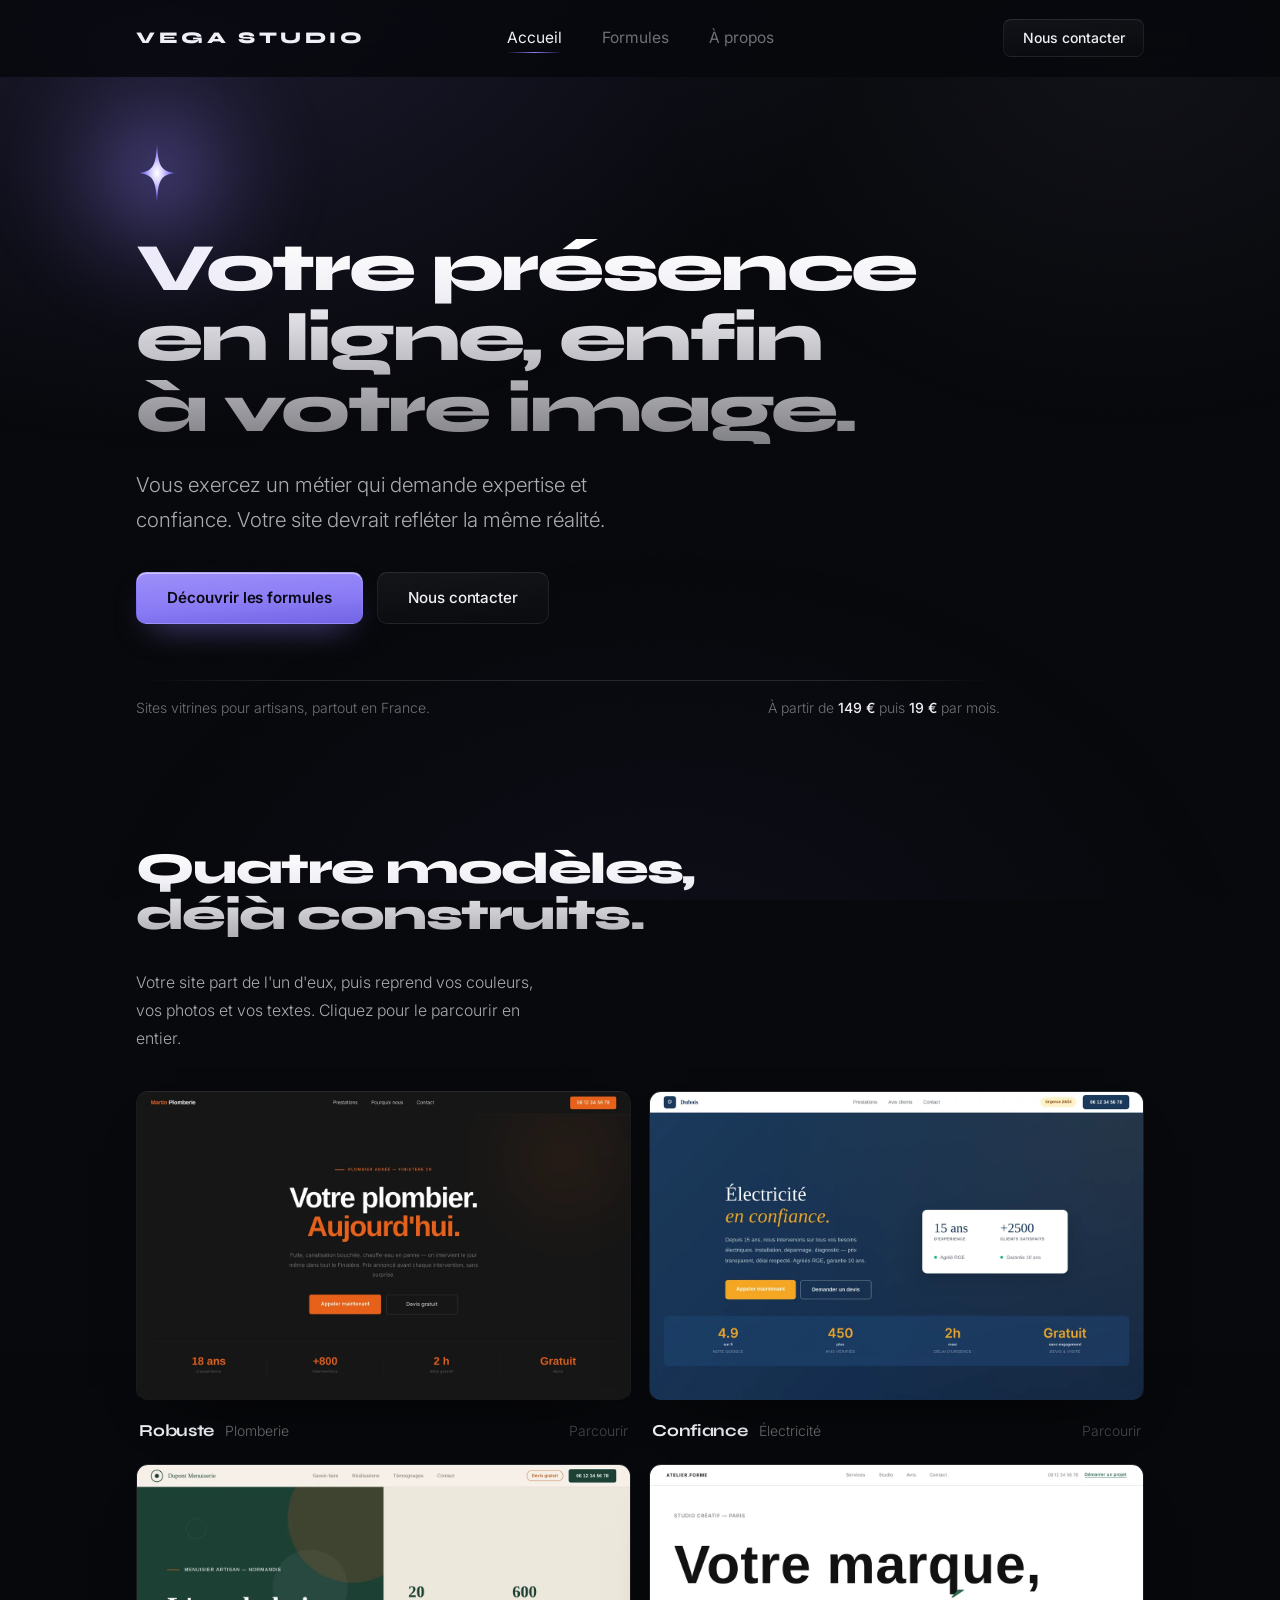
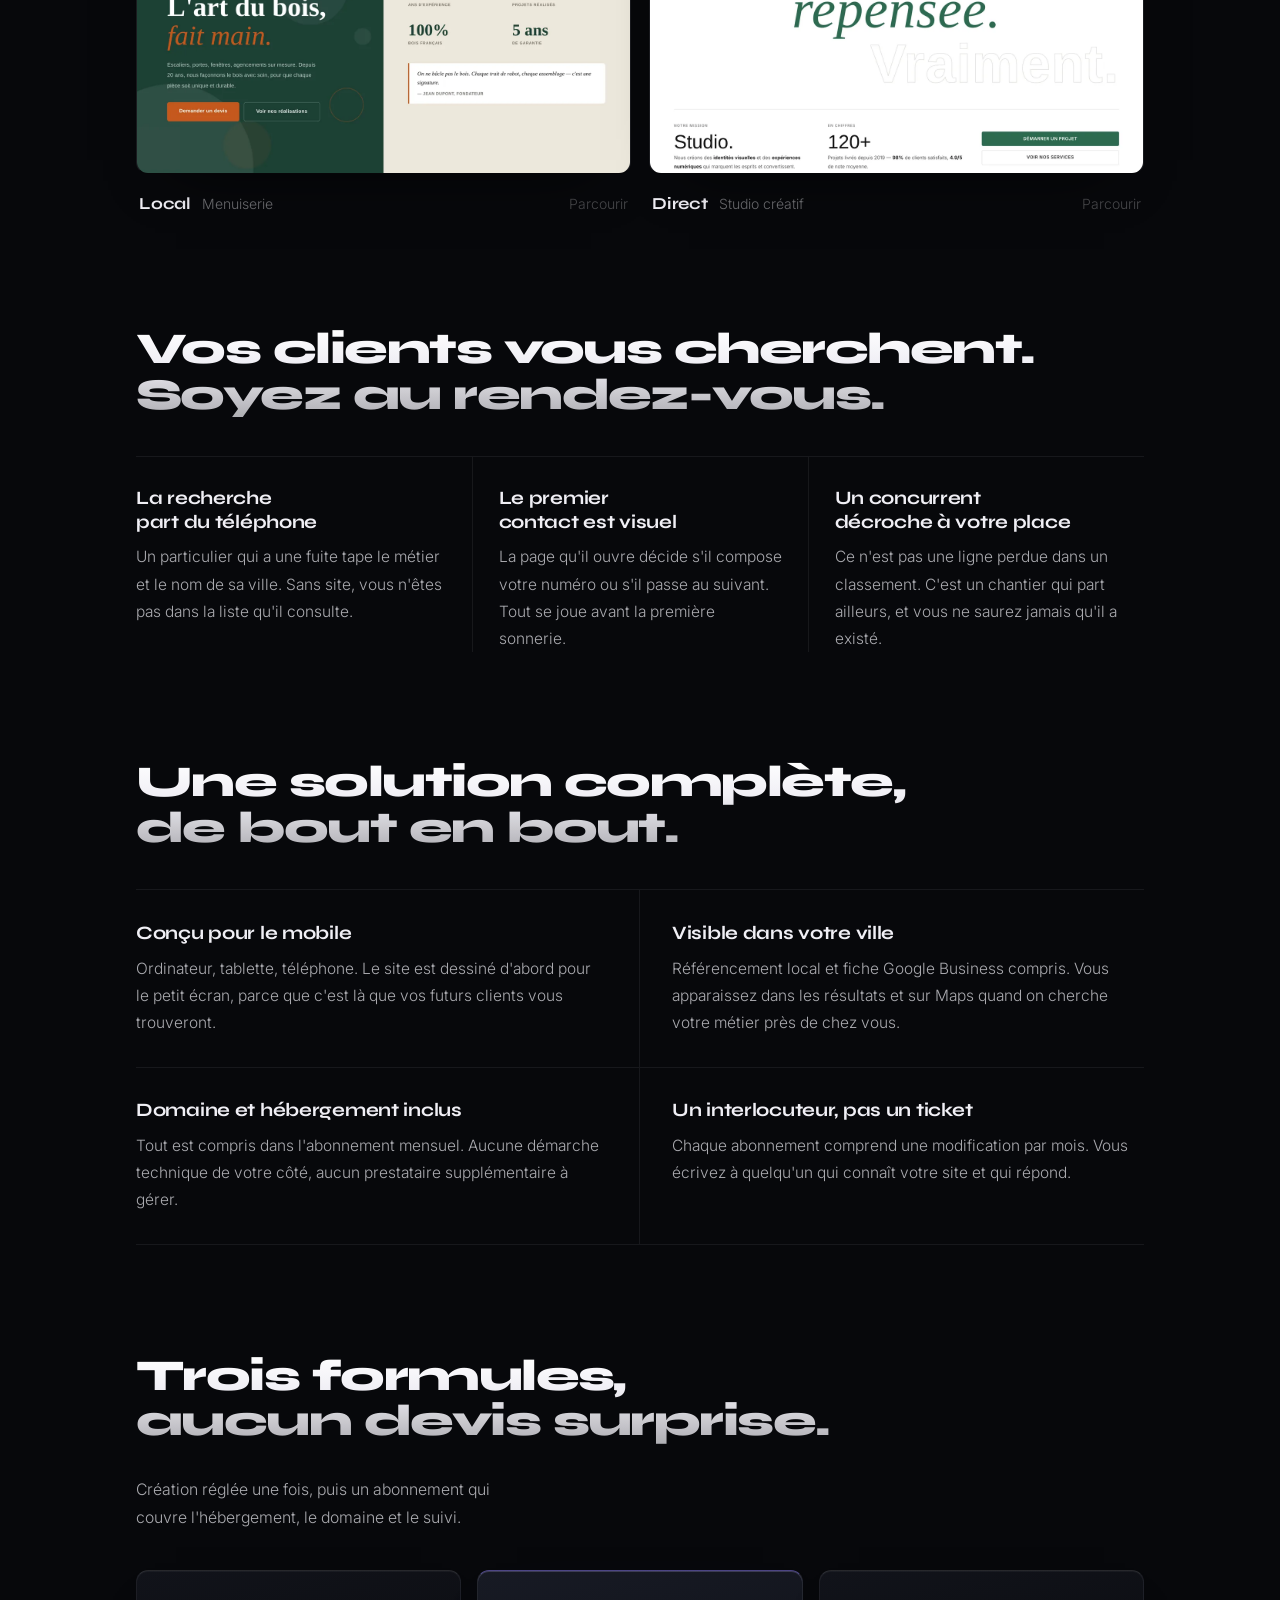
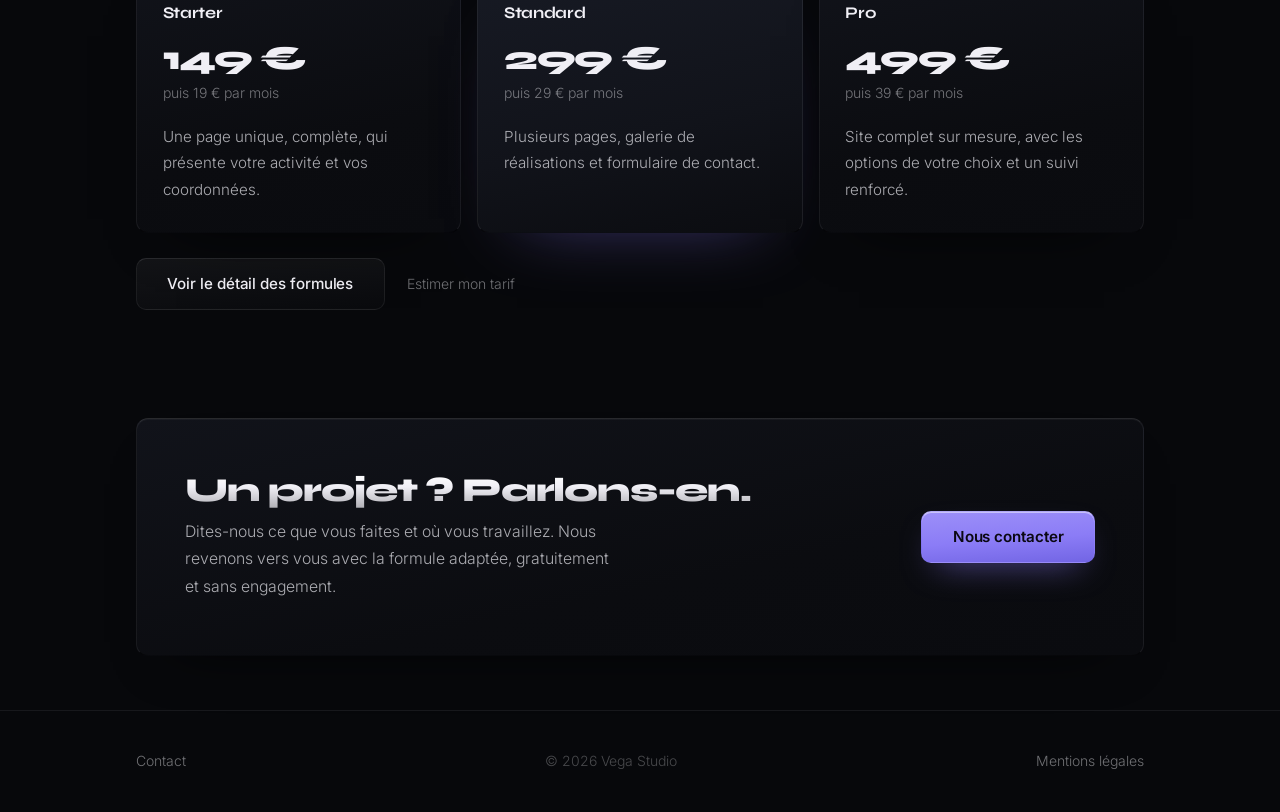
==== commit 88a68ab4: "Accueil : densité, aperçus réels des modèles, barre restaurée La version précédente étalait peu de c" ====
--- a/index.html
+++ b/index.html
@@ -73,19 +73,7 @@
 
   <nav>
     <div class="nav-inner">
-      <a href="index.html" class="nav-wordmark">
-        <svg viewBox="0 0 100 140" aria-hidden="true">
-          <defs>
-            <radialGradient id="nvs" cx="50%" cy="50%" r="50%">
-              <stop offset="0%"   stop-color="#FFFFFF"/>
-              <stop offset="45%"  stop-color="#C4B8FF"/>
-              <stop offset="100%" stop-color="#8B7CF6"/>
-            </radialGradient>
-          </defs>
-          <path d="M50 0 C53 50 58 65 92 70 C58 75 53 90 50 140 C47 90 42 75 8 70 C42 65 47 50 50 0 Z" fill="url(#nvs)"/>
-        </svg>
-        Vega Studio
-      </a>
+      <a href="index.html" class="nav-wordmark">Vega Studio</a>
 
       <ul class="nav-links">
         <li><a href="index.html" class="active">Accueil</a></li>
@@ -149,23 +137,62 @@
       </div>
     </section>
 
+    <!-- ═══ MODÈLES ════════════════════════════════════════════
+         Placés juste après le hero : montrer le travail avant de
+         l'expliquer. C'est l'argument le plus solide de la page. -->
+    <section class="section">
+      <div class="wrap">
+        <div class="head">
+          <h2 class="lit reveal">Quatre modèles, déjà construits.</h2>
+          <p class="reveal d1">Votre site part de l'un d'eux, puis reprend vos couleurs, vos photos et vos textes. Cliquez pour le parcourir en entier.</p>
+        </div>
+
+        <div class="models">
+          <a class="model reveal" href="https://templates.vegastudio.fr/template-robuste.html" target="_blank" rel="noopener">
+            <div class="model-shot">
+              <img src="assets/modeles/robuste.webp" width="1280" height="800" loading="lazy" decoding="async" alt="Aperçu du modèle Robuste, site de plomberie sur fond sombre et orange" />
+            </div>
+            <div class="model-meta"><span class="model-name">Robuste</span><span class="model-trade">Plomberie</span><span class="model-go">Parcourir</span></div>
+          </a>
+          <a class="model reveal d1" href="https://templates.vegastudio.fr/template-confiance.html" target="_blank" rel="noopener">
+            <div class="model-shot">
+              <img src="assets/modeles/confiance.webp" width="1280" height="800" loading="lazy" decoding="async" alt="Aperçu du modèle Confiance, site d'électricité en bleu nuit et ambre" />
+            </div>
+            <div class="model-meta"><span class="model-name">Confiance</span><span class="model-trade">Électricité</span><span class="model-go">Parcourir</span></div>
+          </a>
+          <a class="model reveal d1" href="https://templates.vegastudio.fr/template-local.html" target="_blank" rel="noopener">
+            <div class="model-shot">
+              <img src="assets/modeles/local.webp" width="1280" height="800" loading="lazy" decoding="async" alt="Aperçu du modèle Local, site de menuiserie en vert et terre cuite" />
+            </div>
+            <div class="model-meta"><span class="model-name">Local</span><span class="model-trade">Menuiserie</span><span class="model-go">Parcourir</span></div>
+          </a>
+          <a class="model reveal d2" href="https://templates.vegastudio.fr/template-direct.html" target="_blank" rel="noopener">
+            <div class="model-shot">
+              <img src="assets/modeles/direct.webp" width="1280" height="800" loading="lazy" decoding="async" alt="Aperçu du modèle Direct, mise en page claire et typographique" />
+            </div>
+            <div class="model-meta"><span class="model-name">Direct</span><span class="model-trade">Studio créatif</span><span class="model-go">Parcourir</span></div>
+          </a>
+        </div>
+      </div>
+    </section>
+
     <!-- ═══ LE CONSTAT ═════════════════════════════════════════ -->
     <section class="section">
-      <div class="wrap split">
-        <div>
+      <div class="wrap">
+        <div class="head">
           <h2 class="lit reveal">Vos clients vous cherchent. Soyez au rendez-vous.</h2>
         </div>
 
         <div class="facts">
+          <div class="fact reveal">
+            <h3>La recherche part du téléphone</h3>
+            <p>Un particulier qui a une fuite tape le métier et le nom de sa ville. Sans site, vous n'êtes pas dans la liste qu'il consulte.</p>
+          </div>
           <div class="fact reveal d1">
-            <h3>La recherche part du téléphone</h3>
-            <p>Un particulier qui a une fuite tape le métier et le nom de sa ville, depuis son canapé. Si vous n'avez pas de site, vous n'êtes pas dans la liste qu'il consulte.</p>
-          </div>
-          <div class="fact reveal d2">
             <h3>Le premier contact est visuel</h3>
             <p>La page qu'il ouvre décide s'il compose votre numéro ou s'il passe au suivant. Tout se joue avant la première sonnerie.</p>
           </div>
-          <div class="fact reveal d3">
+          <div class="fact reveal d2">
             <h3>Un concurrent décroche à votre place</h3>
             <p>Ce n'est pas une ligne perdue dans un classement. C'est un chantier qui part ailleurs, et vous ne saurez jamais qu'il a existé.</p>
           </div>
@@ -176,7 +203,9 @@
     <!-- ═══ CE QUE VOUS OBTENEZ ════════════════════════════════ -->
     <section class="section">
       <div class="wrap">
-        <h2 class="lit reveal">Une solution complète, de bout en bout.</h2>
+        <div class="head">
+          <h2 class="lit reveal">Une solution complète, de bout en bout.</h2>
+        </div>
 
         <div class="offer">
           <div class="offer-item reveal">
@@ -187,11 +216,11 @@
             <h3>Visible dans votre ville</h3>
             <p>Référencement local et fiche Google Business compris. Vous apparaissez dans les résultats et sur Maps quand on cherche votre métier près de chez vous.</p>
           </div>
-          <div class="offer-item reveal d2">
+          <div class="offer-item reveal d1">
             <h3>Domaine et hébergement inclus</h3>
             <p>Tout est compris dans l'abonnement mensuel. Aucune démarche technique de votre côté, aucun prestataire supplémentaire à gérer.</p>
           </div>
-          <div class="offer-item reveal d3">
+          <div class="offer-item reveal d2">
             <h3>Un interlocuteur, pas un ticket</h3>
             <p>Chaque abonnement comprend une modification par mois. Vous écrivez à quelqu'un qui connaît votre site et qui répond.</p>
           </div>
@@ -202,7 +231,10 @@
     <!-- ═══ FORMULES ═══════════════════════════════════════════ -->
     <section class="section">
       <div class="wrap">
-        <h2 class="lit reveal">Trois formules, aucun devis surprise.</h2>
+        <div class="head">
+          <h2 class="lit reveal">Trois formules, aucun devis surprise.</h2>
+          <p class="reveal d1">Création réglée une fois, puis un abonnement qui couvre l'hébergement, le domaine et le suivi.</p>
+        </div>
 
         <div class="tiers">
           <div class="tier panel reveal">
@@ -211,14 +243,12 @@
             <span class="tier-sub">puis 19 € par mois</span>
             <p class="tier-desc">Une page unique, complète, qui présente votre activité et vos coordonnées.</p>
           </div>
-
           <div class="tier panel tier-lit reveal d1">
             <span class="tier-name">Standard</span>
             <span class="tier-price">299 €</span>
             <span class="tier-sub">puis 29 € par mois</span>
             <p class="tier-desc">Plusieurs pages, galerie de réalisations et formulaire de contact.</p>
           </div>
-
           <div class="tier panel reveal d2">
             <span class="tier-name">Pro</span>
             <span class="tier-price">499 €</span>
@@ -234,44 +264,18 @@
       </div>
     </section>
 
-    <!-- ═══ MODÈLES ════════════════════════════════════════════ -->
-    <section class="section">
-      <div class="wrap split">
-        <div>
-          <h2 class="lit reveal">Nos modèles, à regarder avant de décider.</h2>
-          <p class="body reveal d1" style="margin-top:1.4rem; max-width:34ch;">
-            Quatre sites complets, construits et consultables. Votre site part de l'un d'eux, puis reprend vos couleurs, vos photos et vos textes.
-          </p>
-        </div>
-
-        <div class="models">
-          <a class="model reveal d1" href="https://templates.vegastudio.fr/template-robuste.html" target="_blank" rel="noopener">
-            <span class="model-name">Robuste</span><span class="model-trade">Plomberie</span><span class="model-go">Voir</span>
-          </a>
-          <a class="model reveal d1" href="https://templates.vegastudio.fr/template-confiance.html" target="_blank" rel="noopener">
-            <span class="model-name">Confiance</span><span class="model-trade">Électricité</span><span class="model-go">Voir</span>
-          </a>
-          <a class="model reveal d2" href="https://templates.vegastudio.fr/template-local.html" target="_blank" rel="noopener">
-            <span class="model-name">Local</span><span class="model-trade">Menuiserie</span><span class="model-go">Voir</span>
-          </a>
-          <a class="model reveal d2" href="https://templates.vegastudio.fr/template-direct.html" target="_blank" rel="noopener">
-            <span class="model-name">Direct</span><span class="model-trade">Studio créatif</span><span class="model-go">Voir</span>
-          </a>
-        </div>
-      </div>
-    </section>
-
     <!-- ═══ APPEL ══════════════════════════════════════════════ -->
     <section class="section">
       <div class="wrap">
         <div class="cta panel reveal">
-          <h2 class="lit">Un projet ? Parlons-en.</h2>
-          <p class="lead">Dites-nous ce que vous faites et où vous travaillez. Nous revenons vers vous avec la formule adaptée, gratuitement et sans engagement.</p>
+          <div>
+            <h2 class="lit">Un projet ? Parlons-en.</h2>
+            <p>Dites-nous ce que vous faites et où vous travaillez. Nous revenons vers vous avec la formule adaptée, gratuitement et sans engagement.</p>
+          </div>
           <a href="contact.html" class="btn btn-primary">Nous contacter</a>
         </div>
       </div>
     </section>
-
   </main>
 
   <footer>
--- a/assets/css/base.css
+++ b/assets/css/base.css
@@ -149,7 +149,9 @@
 /* ═══ TRAME ══════════════════════════════════════════════════════ */
 
 .wrap    { width: 100%; max-width: var(--col); margin-inline: auto; padding-inline: var(--gut); }
-.section { padding-block: clamp(5rem, 11vw, 9rem); }
+/* Resserre volontairement. A 11vw on obtenait 288 px entre deux
+   sections, ce qui etirait un contenu dense en page creuse. */
+.section { padding-block: clamp(2.75rem, 4.2vw, 3.9rem); }
 
 /* Filet qui s'éteint sur les bords.
    Un trait d'opacité constante se termine net et sonne faux. Celui-ci
@@ -213,48 +215,51 @@
 }
 .btn-ghost:hover { background: linear-gradient(176deg, rgba(240,239,245,.1), rgba(240,239,245,.03)); border-color: var(--edge-lit); transform: translateY(-2px); }
 
-/* ═══ NAVIGATION ═════════════════════════════════════════════════ */
+/* ═══ NAVIGATION ═════════════════════════════════════════════════
+   Grille en trois colonnes : le titre tient la gauche, les onglets
+   sont centres dans la fenetre, le bouton ferme a droite. Un simple
+   flex poussait les onglets contre le bouton et desequilibrait tout.
+   ═══════════════════════════════════════════════════════════════ */
 
 nav {
   position: fixed; inset: 0 0 auto 0; z-index: 200;
-  padding-block: 1.15rem;
-  background: rgba(7,8,11,.72);
+  padding-block: 1.2rem;
+  background: rgba(7,8,11,.82);
   backdrop-filter: blur(22px) saturate(140%);
   -webkit-backdrop-filter: blur(22px) saturate(140%);
   border-bottom: 1px solid transparent;
   transition: padding .3s, background .3s, border-color .3s;
 }
-nav.scrolled { padding-block: .85rem; background: rgba(7,8,11,.9); border-bottom-color: var(--edge); }
+nav.scrolled { padding-block: .9rem; background: rgba(7,8,11,.94); border-bottom-color: var(--edge); }
 
 .nav-inner {
+  display: grid;
+  grid-template-columns: 1fr auto 1fr;
+  align-items: center;
   width: 100%; max-width: var(--col); margin-inline: auto;
   padding-inline: var(--gut);
-  display: flex; align-items: center; gap: 2rem;
 }
 
 .nav-wordmark {
-  display: flex; align-items: center; gap: .6rem;
+  justify-self: start;
   font-family: 'Syne', sans-serif; font-weight: 800;
-  font-size: 1.02rem; letter-spacing: -.02em;
-  margin-right: auto;
-}
-.nav-wordmark svg { width: 15px; height: 21px; overflow: visible; }
-
-.nav-links { list-style: none; display: flex; align-items: center; gap: 2.1rem; }
-.nav-links a {
-  position: relative; font-size: .9rem; font-weight: 400;
-  color: var(--ink-45); transition: color .2s;
-}
+  font-size: 1.02rem; letter-spacing: .22em; text-transform: uppercase;
+  transition: color .2s;
+}
+.nav-wordmark:hover { color: var(--lilac); }
+
+.nav-links { justify-self: center; list-style: none; display: flex; align-items: center; gap: 2.5rem; }
+.nav-links a { position: relative; font-size: .97rem; font-weight: 400; color: var(--ink-45); transition: color .2s; }
 .nav-links a:hover, .nav-links a.active { color: var(--ink); }
 
-/* Le lien actif est marqué par un point lumineux, pas par un
-   soulignement : la page est un volume éclairé, pas un document. */
+/* Trait sous l'onglet actif, qui s'eteint sur les bords comme les
+   autres filets de la page. */
 .nav-links a.active::after {
-  content: ''; position: absolute; left: 50%; bottom: -9px;
-  width: 3px; height: 3px; margin-left: -1.5px; border-radius: 50%;
-  background: var(--purple);
-  box-shadow: 0 0 8px 1px rgba(139,124,246,.9);
-}
+  content: ''; position: absolute; left: 0; right: 0; bottom: -6px; height: 1px;
+  background: linear-gradient(90deg, transparent, var(--purple), transparent);
+}
+
+.nav-right { justify-self: end; }
 
 .nav-cta {
   height: 38px; padding-inline: 1.15rem;
@@ -266,7 +271,7 @@
 }
 .nav-cta:hover { background: rgba(240,239,245,.1); border-color: var(--edge-lit); }
 
-.nav-burger { display: none; background: none; border: 0; cursor: pointer; width: 26px; height: 18px; position: relative; }
+.nav-burger { display: none; justify-self: end; background: none; border: 0; cursor: pointer; width: 26px; height: 18px; position: relative; }
 .nav-burger span { position: absolute; left: 0; width: 100%; height: 1.5px; background: var(--ink); border-radius: 2px; transition: transform .3s, opacity .2s; }
 .nav-burger span:nth-child(1) { top: 0; }
 .nav-burger span:nth-child(2) { top: 8px; }
@@ -274,7 +279,6 @@
 .nav-burger.open span:nth-child(1) { transform: translateY(8px) rotate(45deg); }
 .nav-burger.open span:nth-child(2) { opacity: 0; }
 .nav-burger.open span:nth-child(3) { transform: translateY(-8px) rotate(-45deg); }
-.nav-mobile-close { display: none; }
 
 /* ═══ PIED ═══════════════════════════════════════════════════════ */
 
@@ -301,6 +305,7 @@
 /* ═══ MOBILE ═════════════════════════════════════════════════════ */
 
 @media (max-width: 860px) {
+  .nav-inner  { grid-template-columns: 1fr auto; }
   .nav-burger { display: block; }
   .nav-right  { display: none; }
 
@@ -318,7 +323,7 @@
   .nav-links li { border-top: 1px solid var(--edge); }
   .nav-links li:last-child { border-bottom: 1px solid var(--edge); }
   .nav-links a { display: block; padding-block: 1.1rem; font-size: 1.05rem; color: var(--ink); }
-  .nav-links a.active::after { left: auto; right: 0; top: 50%; bottom: auto; margin: -1.5px 0 0; }
+  .nav-links a.active::after { display: none; }
 
   .mobile-cta-item { border: 0 !important; padding-top: 1.75rem; }
   .mobile-cta {
--- a/assets/css/home.css
+++ b/assets/css/home.css
@@ -3,31 +3,29 @@
    ═══════════════════════════════════════════════════════════════════ */
 
 /* ═══ HERO ═══════════════════════════════════════════════════════
-   Composition alignée à gauche, pas centrée. L'étoile est en haut à
-   gauche, à l'origine de la lumière de la page : l'œil part de la
-   source et descend vers le texte. Un bloc centré n'a pas de point
-   de départ, et c'est ce qui le rend inerte.
+   Aligné à gauche, pas centré : l'étoile est à l'origine de la
+   lumière de la page, l'œil part de la source et descend vers le
+   texte. Un bloc centré n'a pas de point de départ.
+   Volontairement sous la hauteur d'écran pour que les aperçus en
+   dessous affleurent et appellent le défilement.
    ═══════════════════════════════════════════════════════════════ */
 .hero {
   position: relative;
-  min-height: 100svh;
+  min-height: 88svh;
   display: flex;
   align-items: center;
-  padding-block: 7.5rem 4rem;
+  padding-block: 7.5rem 3rem;
 }
 
-/* Calé pour que le titre tombe sur trois lignes pleines : une
-   ligne orpheline en bas de titre casse le bloc. */
 .hero-inner { max-width: 54rem; }
 
-/* L'étoile émet. Le halo est un élément flouté séparé, pas une
+/* L'étoile émet. Le halo est un élément flouté distinct, pas une
    ombre portée : une ombre se déforme, une source rayonne. */
-.hero-star { position: relative; width: 46px; height: 64px; margin-bottom: 2.2rem; }
+.hero-star { position: relative; width: 42px; height: 58px; margin-bottom: 1.9rem; }
 .hero-star svg { width: 100%; height: 100%; overflow: visible; position: relative; z-index: 1; }
 .hero-star::before {
   content: ''; position: absolute;
-  left: 50%; top: 50%; width: 320px; height: 320px;
-  margin: -160px 0 0 -160px;
+  left: 50%; top: 50%; width: 300px; height: 300px; margin: -150px 0 0 -150px;
   background: radial-gradient(circle, rgba(139,124,246,.42) 0%, rgba(139,124,246,.1) 38%, transparent 68%);
   filter: blur(26px);
   animation: pulse 7s ease-in-out infinite;
@@ -37,56 +35,78 @@
   50%      { opacity: 1;   transform: scale(1.09); }
 }
 
-.hero h1 { font-size: var(--t-display); margin-bottom: 1.7rem; }
+.hero h1   { font-size: var(--t-display); margin-bottom: 1.5rem; }
+.hero .lead { max-width: 44ch; }
+.hero-actions { display: flex; gap: .85rem; margin-top: 2.2rem; flex-wrap: wrap; }
 
-.hero .lead { max-width: 44ch; }
-
-.hero-actions { display: flex; gap: .85rem; margin-top: 2.4rem; flex-wrap: wrap; }
-
-/* Pied de hero : une ligne de fait, pas un slogan. Les deux
-   informations sont posées aux extrémités plutôt que jointes par
-   un séparateur, qui est le tic de mise en page par excellence. */
-.hero-foot { margin-top: clamp(2.8rem, 6vw, 4.5rem); }
-.hero-foot-row {
-  display: flex; justify-content: space-between; align-items: baseline;
-  gap: 1rem; flex-wrap: wrap; margin-top: 1.1rem;
-}
-.hero-price { color: var(--ink-70); }
+/* Pied de hero : deux faits posés aux extrémités plutôt que joints
+   par un séparateur, qui est le tic de mise en page par excellence. */
+.hero-foot { margin-top: clamp(2.4rem, 4.5vw, 3.5rem); }
+.hero-foot-row { display: flex; justify-content: space-between; align-items: baseline; gap: 1rem; flex-wrap: wrap; margin-top: 1rem; }
 .hero-price strong { color: var(--ink); font-weight: 500; }
 
-/* ═══ LE CONSTAT ═════════════════════════════════════════════════ */
+/* ═══ EN-TÊTES DE SECTION ════════════════════════════════════════ */
 
-.split { display: grid; grid-template-columns: minmax(0,.92fr) minmax(0,1.08fr); gap: clamp(2.5rem, 6vw, 6rem); }
+.head { display: flex; align-items: flex-end; justify-content: space-between; gap: 2rem; flex-wrap: wrap; margin-bottom: 2.4rem; }
+.head h2 { font-size: var(--t-h2); max-width: 20ch; }
+.head p  { max-width: 40ch; color: var(--ink-70); font-size: .99rem; }
 
-.facts { display: flex; flex-direction: column; }
-.fact { padding-block: 1.9rem; border-top: 1px solid var(--edge); }
-.fact:first-child { border-top: 0; padding-top: 0; }
-.fact:last-child  { padding-bottom: 0; }
+/* ═══ MODÈLES ════════════════════════════════════════════════════
+   Quatre sites réels, montrés. C'est le meilleur argument de la
+   page : il se regarde, il ne se raconte pas.
+   ═══════════════════════════════════════════════════════════════ */
+
+.models { display: grid; grid-template-columns: repeat(2, minmax(0,1fr)); gap: 1.15rem; }
+
+.model { display: block; transition: transform .35s cubic-bezier(.2,.7,.3,1); }
+.model:hover { transform: translateY(-4px); }
+
+.model-shot {
+  position: relative; overflow: hidden; border-radius: var(--r);
+  border: 1px solid var(--edge); border-top-color: var(--edge-lit); border-bottom-color: var(--edge-shade);
+  background: var(--d1);
+  box-shadow: 0 26px 60px -40px #000;
+}
+.model-shot img { width: 100%; height: auto; display: block; transition: transform .5s cubic-bezier(.2,.7,.3,1); }
+.model:hover .model-shot img { transform: scale(1.025); }
+
+/* Le libellé est posé SOUS la vignette, pas dessus. Chaque modèle a
+   ses propres couleurs : un voile sombre qui marche sur Robuste
+   rendait le texte illisible sur Direct, qui est blanc. Sous l'image,
+   le libellé est toujours sur le fond de la page. */
+.model-meta { display: flex; align-items: baseline; gap: .7rem; padding: .95rem .2rem 0; }
+.model-name  { font-family: 'Syne', sans-serif; font-weight: 700; font-size: 1.05rem; letter-spacing: -.02em; }
+.model-trade { font-size: var(--t-small); color: var(--ink-45); margin-right: auto; }
+.model-go    { font-size: var(--t-small); color: var(--ink-28); transition: color .3s; }
+.model:hover .model-go { color: var(--lilac); }
+
+/* ═══ LE CONSTAT ═════════════════════════════════════════════════
+   Trois colonnes sous un titre pleine largeur. La version en deux
+   colonnes laissait la moitié gauche de l'écran vide sur toute la
+   hauteur du bloc, et c'est ce qui creusait la page.
+   ═══════════════════════════════════════════════════════════════ */
+
+.facts { display: grid; grid-template-columns: repeat(3, minmax(0,1fr)); gap: 0; border-top: 1px solid var(--edge); }
+.fact { padding: 1.8rem 1.6rem 0 0; }
+.fact + .fact { padding-left: 1.6rem; border-left: 1px solid var(--edge); }
 .fact h3 { margin-bottom: .55rem; }
-.fact p  { color: var(--ink-70); font-size: .99rem; }
+.fact p  { color: var(--ink-70); font-size: .97rem; }
 
 /* ═══ CE QUE VOUS OBTENEZ ════════════════════════════════════════
    Pas quatre cartes identiques posées côte à côte. Une grille dont
    les filets sont la structure : les traits appartiennent à la
    page, les cellules ne flottent pas dessus.
    ═══════════════════════════════════════════════════════════════ */
-.offer {
-  display: grid; grid-template-columns: repeat(2, minmax(0,1fr));
-  margin-top: clamp(3rem, 6vw, 4.5rem);
-  border-top: 1px solid var(--edge);
-}
-.offer-item {
-  position: relative;
-  padding: clamp(2rem, 3.4vw, 2.9rem) clamp(1.6rem, 3vw, 2.6rem);
-  border-bottom: 1px solid var(--edge);
-  transition: background .3s;
-}
-.offer-item:nth-child(odd)  { border-right: 1px solid var(--edge); }
-.offer-item h3 { margin-bottom: .7rem; }
-.offer-item p  { color: var(--ink-70); font-size: .99rem; }
 
-/* Au survol, l'arête haute de la cellule capte la lumière. La
-   couleur n'apparaît qu'à cet endroit, et seulement en réaction. */
+.offer { display: grid; grid-template-columns: repeat(2, minmax(0,1fr)); border-top: 1px solid var(--edge); }
+.offer-item { position: relative; padding: 1.9rem 2rem; border-bottom: 1px solid var(--edge); transition: background .3s; }
+.offer-item:nth-child(odd) { border-right: 1px solid var(--edge); padding-left: 0; }
+.offer-item:nth-child(even) { padding-right: 0; }
+.offer-item h3 { margin-bottom: .6rem; }
+.offer-item p  { color: var(--ink-70); font-size: .97rem; }
+
+/* Au survol, l'arête haute capte la lumière. La couleur n'apparaît
+   qu'à cet endroit, et seulement en réaction. */
 .offer-item::before {
   content: ''; position: absolute; inset: -1px 0 auto 0; height: 1px;
   background: linear-gradient(90deg, transparent, var(--purple), transparent);
@@ -97,12 +117,12 @@
 
 /* ═══ FORMULES ═══════════════════════════════════════════════════ */
 
-.tiers { display: grid; grid-template-columns: repeat(3, minmax(0,1fr)); gap: 1rem; margin-top: clamp(2.5rem, 5vw, 3.5rem); }
-.tier { padding: 2rem 1.75rem; display: flex; flex-direction: column; }
-.tier-name  { font-family: 'Syne', sans-serif; font-weight: 700; font-size: 1.05rem; letter-spacing: -.02em; }
-.tier-price { font-family: 'Syne', sans-serif; font-weight: 800; font-size: 2.3rem; letter-spacing: -.04em; line-height: 1; margin-block: 1.1rem .4rem; }
+.tiers { display: grid; grid-template-columns: repeat(3, minmax(0,1fr)); gap: 1rem; }
+.tier { padding: 1.75rem 1.6rem; display: flex; flex-direction: column; }
+.tier-name  { font-family: 'Syne', sans-serif; font-weight: 700; font-size: 1.02rem; letter-spacing: -.02em; }
+.tier-price { font-family: 'Syne', sans-serif; font-weight: 800; font-size: 2.1rem; letter-spacing: -.04em; line-height: 1; margin-block: .9rem .35rem; }
 .tier-sub   { font-size: var(--t-small); color: var(--ink-45); }
-.tier-desc  { font-size: .95rem; color: var(--ink-70); margin-top: 1.4rem; }
+.tier-desc  { font-size: .95rem; color: var(--ink-70); margin-top: 1.15rem; }
 
 /* L'offre mise en avant n'a pas une autre couleur de fond : elle est
    simplement plus près de la lumière. Même matériau, plus exposé. */
@@ -115,47 +135,42 @@
     0 26px 60px -40px #000;
 }
 
-.tiers-foot { margin-top: 2rem; display: flex; align-items: center; gap: 1.4rem; flex-wrap: wrap; }
-
-/* ═══ MODÈLES ════════════════════════════════════════════════════ */
-
-.models { margin-top: clamp(2.5rem, 5vw, 3.5rem); border-top: 1px solid var(--edge); }
-.model {
-  display: flex; align-items: baseline; gap: 1.4rem;
-  padding-block: 1.35rem;
-  border-bottom: 1px solid var(--edge);
-  transition: padding-left .3s, color .3s;
-}
-.model:hover { padding-left: .7rem; }
-.model-name  { font-family: 'Syne', sans-serif; font-weight: 700; font-size: 1.12rem; letter-spacing: -.02em; }
-.model-trade { font-size: var(--t-small); color: var(--ink-45); margin-right: auto; }
-.model-go    { font-size: var(--t-small); color: var(--ink-28); transition: color .3s; }
-.model:hover .model-go { color: var(--purple); }
+.tiers-foot { margin-top: 1.6rem; display: flex; align-items: center; gap: 1.4rem; flex-wrap: wrap; }
 
 /* ═══ APPEL ══════════════════════════════════════════════════════ */
 
-.cta { padding: clamp(3rem, 7vw, 5rem) clamp(1.75rem, 5vw, 4rem); text-align: center; overflow: hidden; }
-.cta h2 { font-size: var(--t-h2); margin-bottom: 1.2rem; }
-.cta p  { max-width: 46ch; margin-inline: auto; margin-bottom: 2.4rem; }
+.cta { padding: clamp(2.4rem, 4.5vw, 3.4rem) clamp(1.6rem, 4vw, 3rem); display: flex; align-items: center; justify-content: space-between; gap: 2rem; flex-wrap: wrap; }
+.cta h2 { font-size: clamp(1.6rem, 2.8vw, 2.1rem); margin-bottom: .6rem; }
+.cta p  { max-width: 44ch; color: var(--ink-70); font-size: .99rem; }
+.cta .btn { flex: none; }
 
 /* ═══ MOBILE ═════════════════════════════════════════════════════ */
 
 @media (max-width: 860px) {
-  .hero { padding-block: 7.5rem 3.5rem; text-align: center; }
-  /* Sur 390 px, l'échelle de bureau tombe sur cinq lignes et le titre
-     écrase tout le reste du hero. Quatre lignes est le maximum tenable. */
-  .hero h1 { font-size: clamp(2rem, 8.4vw, 2.55rem); }
-  .hero .lead { font-size: 1.02rem; }
+  .hero { padding-block: 7rem 3rem; text-align: center; min-height: auto; }
   .hero-inner { display: flex; flex-direction: column; align-items: center; }
   .hero-star { margin-inline: auto; }
-  .hero .lead { max-width: 38ch; }
+  /* À 390 px, l'échelle de bureau tombe sur cinq lignes et le titre
+     écrase le reste du hero. Quatre lignes est le maximum tenable. */
+  .hero h1 { font-size: clamp(2rem, 8.4vw, 2.55rem); }
+  .hero .lead { max-width: 38ch; font-size: 1.02rem; }
   .hero-actions { width: 100%; flex-direction: column; align-items: stretch; }
-  .hero-foot-row { justify-content: center; flex-direction: column; gap: .4rem; }
+  .hero-foot-row { justify-content: center; flex-direction: column; gap: .35rem; }
 
-  .split { grid-template-columns: 1fr; }
+  .head { margin-bottom: 1.8rem; }
+  .models { grid-template-columns: 1fr; gap: .9rem; }
+
+  .facts { grid-template-columns: 1fr; }
+  .fact { padding: 1.5rem 0; border-top: 1px solid var(--edge); }
+  .fact:first-child { border-top: 0; }
+  .fact + .fact { padding-left: 0; border-left: 0; }
+
   .offer { grid-template-columns: 1fr; }
-  .offer-item:nth-child(odd) { border-right: 0; }
+  .offer-item,
+  .offer-item:nth-child(odd),
+  .offer-item:nth-child(even) { padding: 1.6rem 0; border-right: 0; }
+
   .tiers { grid-template-columns: 1fr; }
-  .model { gap: .8rem; flex-wrap: wrap; }
-  .model-trade { margin-right: 0; width: 100%; }
+  .cta { flex-direction: column; align-items: flex-start; text-align: left; }
+  .cta .btn { width: 100%; }
 }
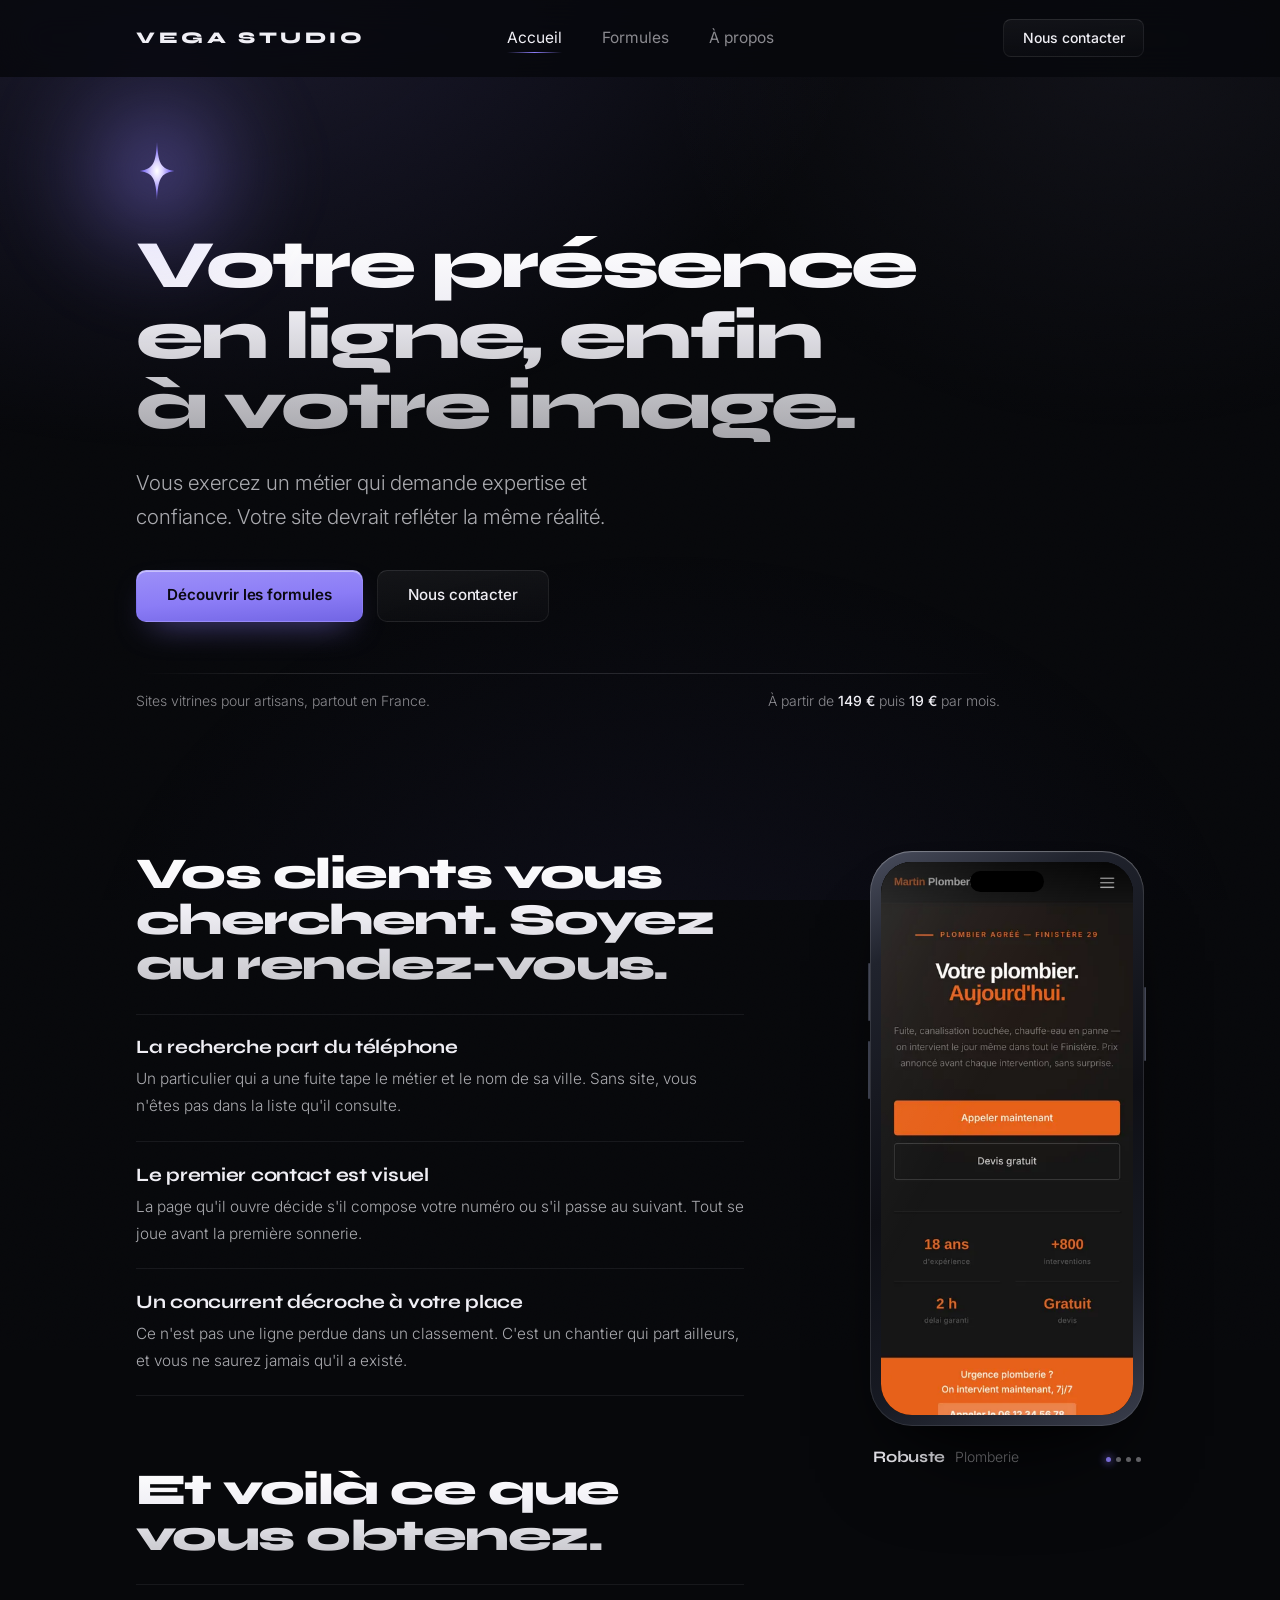
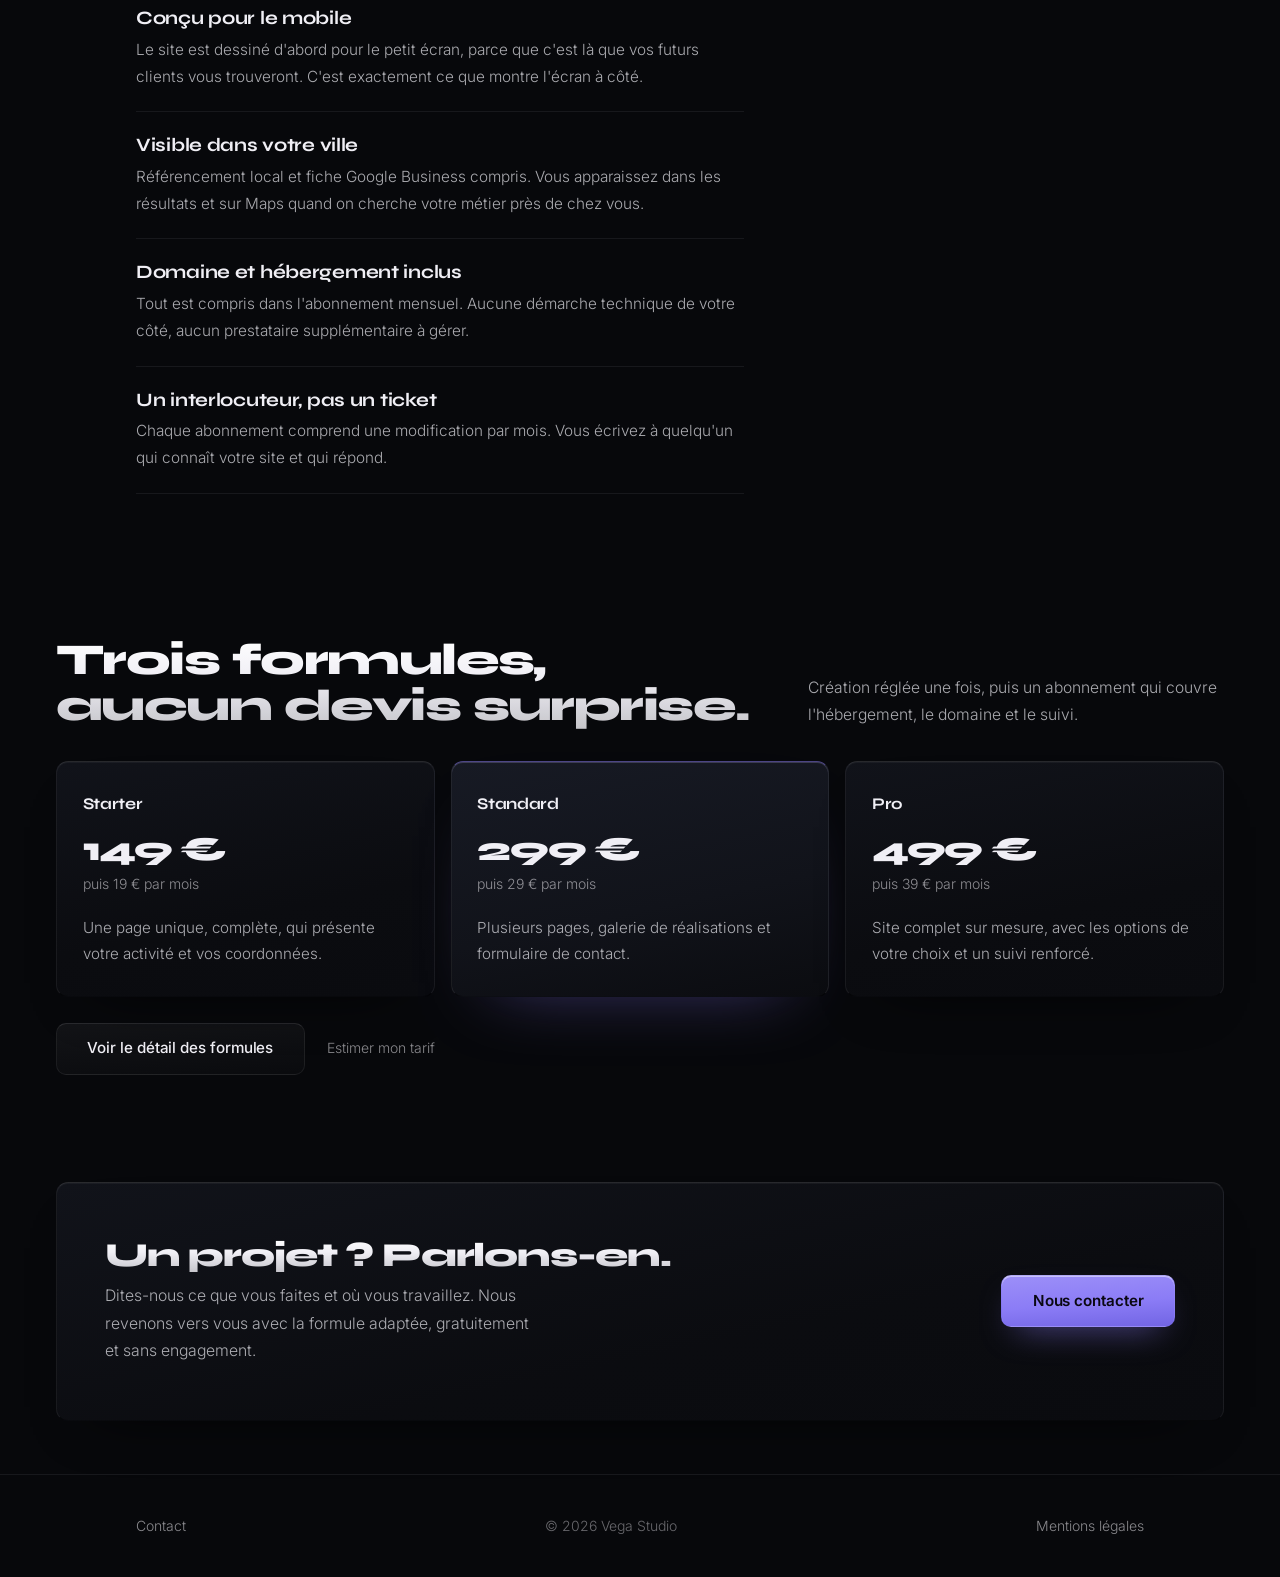
==== commit 741b62a0: "Accueil : téléphone collant, fin de l'empilement de bandes La page se lisait comme une pile de recta" ====
--- a/index.html
+++ b/index.html
@@ -137,101 +137,96 @@
       </div>
     </section>
 
-    <!-- ═══ MODÈLES ════════════════════════════════════════════
-         Placés juste après le hero : montrer le travail avant de
-         l'expliquer. C'est l'argument le plus solide de la page. -->
-    <section class="section">
-      <div class="wrap">
-        <div class="head">
-          <h2 class="lit reveal">Quatre modèles, déjà construits.</h2>
-          <p class="reveal d1">Votre site part de l'un d'eux, puis reprend vos couleurs, vos photos et vos textes. Cliquez pour le parcourir en entier.</p>
-        </div>
-
-        <div class="models">
-          <a class="model reveal" href="https://templates.vegastudio.fr/template-robuste.html" target="_blank" rel="noopener">
-            <div class="model-shot">
-              <img src="assets/modeles/robuste.webp" width="1280" height="800" loading="lazy" decoding="async" alt="Aperçu du modèle Robuste, site de plomberie sur fond sombre et orange" />
-            </div>
-            <div class="model-meta"><span class="model-name">Robuste</span><span class="model-trade">Plomberie</span><span class="model-go">Parcourir</span></div>
-          </a>
-          <a class="model reveal d1" href="https://templates.vegastudio.fr/template-confiance.html" target="_blank" rel="noopener">
-            <div class="model-shot">
-              <img src="assets/modeles/confiance.webp" width="1280" height="800" loading="lazy" decoding="async" alt="Aperçu du modèle Confiance, site d'électricité en bleu nuit et ambre" />
-            </div>
-            <div class="model-meta"><span class="model-name">Confiance</span><span class="model-trade">Électricité</span><span class="model-go">Parcourir</span></div>
-          </a>
-          <a class="model reveal d1" href="https://templates.vegastudio.fr/template-local.html" target="_blank" rel="noopener">
-            <div class="model-shot">
-              <img src="assets/modeles/local.webp" width="1280" height="800" loading="lazy" decoding="async" alt="Aperçu du modèle Local, site de menuiserie en vert et terre cuite" />
-            </div>
-            <div class="model-meta"><span class="model-name">Local</span><span class="model-trade">Menuiserie</span><span class="model-go">Parcourir</span></div>
-          </a>
-          <a class="model reveal d2" href="https://templates.vegastudio.fr/template-direct.html" target="_blank" rel="noopener">
-            <div class="model-shot">
-              <img src="assets/modeles/direct.webp" width="1280" height="800" loading="lazy" decoding="async" alt="Aperçu du modèle Direct, mise en page claire et typographique" />
-            </div>
-            <div class="model-meta"><span class="model-name">Direct</span><span class="model-trade">Studio créatif</span><span class="model-go">Parcourir</span></div>
-          </a>
-        </div>
-      </div>
-    </section>
-
-    <!-- ═══ LE CONSTAT ═════════════════════════════════════════ -->
-    <section class="section">
-      <div class="wrap">
-        <div class="head">
-          <h2 class="lit reveal">Vos clients vous cherchent. Soyez au rendez-vous.</h2>
-        </div>
-
-        <div class="facts">
-          <div class="fact reveal">
-            <h3>La recherche part du téléphone</h3>
-            <p>Un particulier qui a une fuite tape le métier et le nom de sa ville. Sans site, vous n'êtes pas dans la liste qu'il consulte.</p>
-          </div>
-          <div class="fact reveal d1">
-            <h3>Le premier contact est visuel</h3>
-            <p>La page qu'il ouvre décide s'il compose votre numéro ou s'il passe au suivant. Tout se joue avant la première sonnerie.</p>
-          </div>
-          <div class="fact reveal d2">
-            <h3>Un concurrent décroche à votre place</h3>
-            <p>Ce n'est pas une ligne perdue dans un classement. C'est un chantier qui part ailleurs, et vous ne saurez jamais qu'il a existé.</p>
-          </div>
-        </div>
-      </div>
-    </section>
-
-    <!-- ═══ CE QUE VOUS OBTENEZ ════════════════════════════════ -->
-    <section class="section">
-      <div class="wrap">
-        <div class="head">
-          <h2 class="lit reveal">Une solution complète, de bout en bout.</h2>
-        </div>
-
-        <div class="offer">
-          <div class="offer-item reveal">
-            <h3>Conçu pour le mobile</h3>
-            <p>Ordinateur, tablette, téléphone. Le site est dessiné d'abord pour le petit écran, parce que c'est là que vos futurs clients vous trouveront.</p>
-          </div>
-          <div class="offer-item reveal d1">
-            <h3>Visible dans votre ville</h3>
-            <p>Référencement local et fiche Google Business compris. Vous apparaissez dans les résultats et sur Maps quand on cherche votre métier près de chez vous.</p>
-          </div>
-          <div class="offer-item reveal d1">
-            <h3>Domaine et hébergement inclus</h3>
-            <p>Tout est compris dans l'abonnement mensuel. Aucune démarche technique de votre côté, aucun prestataire supplémentaire à gérer.</p>
-          </div>
-          <div class="offer-item reveal d2">
-            <h3>Un interlocuteur, pas un ticket</h3>
-            <p>Chaque abonnement comprend une modification par mois. Vous écrivez à quelqu'un qui connaît votre site et qui répond.</p>
-          </div>
-        </div>
+    <!-- ═══ LE CORPS ═══════════════════════════════════════════
+         Une seule zone à deux colonnes au lieu de deux sections
+         empilées. Le téléphone reste en place pendant que le texte
+         défile à côté : c'est lui qui relie les deux blocs. -->
+    <section>
+      <div class="wrap body-grid">
+
+        <div class="body-left">
+
+          <div class="block">
+            <h2 class="lit reveal">Vos clients vous cherchent. Soyez au rendez-vous.</h2>
+            <div class="items">
+              <div class="item reveal">
+                <h3>La recherche part du téléphone</h3>
+                <p>Un particulier qui a une fuite tape le métier et le nom de sa ville. Sans site, vous n'êtes pas dans la liste qu'il consulte.</p>
+              </div>
+              <div class="item reveal">
+                <h3>Le premier contact est visuel</h3>
+                <p>La page qu'il ouvre décide s'il compose votre numéro ou s'il passe au suivant. Tout se joue avant la première sonnerie.</p>
+              </div>
+              <div class="item reveal">
+                <h3>Un concurrent décroche à votre place</h3>
+                <p>Ce n'est pas une ligne perdue dans un classement. C'est un chantier qui part ailleurs, et vous ne saurez jamais qu'il a existé.</p>
+              </div>
+            </div>
+          </div>
+
+          <div class="block">
+            <h2 class="lit reveal">Et voilà ce que vous obtenez.</h2>
+            <div class="items">
+              <div class="item reveal">
+                <h3>Conçu pour le mobile</h3>
+                <p>Le site est dessiné d'abord pour le petit écran, parce que c'est là que vos futurs clients vous trouveront. C'est exactement ce que montre l'écran à côté.</p>
+              </div>
+              <div class="item reveal">
+                <h3>Visible dans votre ville</h3>
+                <p>Référencement local et fiche Google Business compris. Vous apparaissez dans les résultats et sur Maps quand on cherche votre métier près de chez vous.</p>
+              </div>
+              <div class="item reveal">
+                <h3>Domaine et hébergement inclus</h3>
+                <p>Tout est compris dans l'abonnement mensuel. Aucune démarche technique de votre côté, aucun prestataire supplémentaire à gérer.</p>
+              </div>
+              <div class="item reveal">
+                <h3>Un interlocuteur, pas un ticket</h3>
+                <p>Chaque abonnement comprend une modification par mois. Vous écrivez à quelqu'un qui connaît votre site et qui répond.</p>
+              </div>
+            </div>
+          </div>
+
+        </div>
+
+        <!-- Le téléphone n'est pas cliquable : c'est une démonstration,
+             pas une porte de sortie vers un autre site. -->
+        <div class="phone-col reveal d1">
+          <div class="phone">
+            <div class="phone-screen">
+            <div class="shot is-on" data-name="Robuste" data-trade="Plomberie">
+              <img src="assets/apercus/robuste.webp" width="390" height="4200" alt="Aperçu du modèle Robuste, défilement de la version téléphone" fetchpriority="high" decoding="async" />
+            </div>
+            <div class="shot" data-name="Confiance" data-trade="Électricité">
+              <img src="assets/apercus/confiance.webp" width="390" height="4200" alt="Aperçu du modèle Confiance, défilement de la version téléphone" loading="lazy" decoding="async" />
+            </div>
+            <div class="shot" data-name="Local" data-trade="Menuiserie">
+              <img src="assets/apercus/local.webp" width="390" height="4200" alt="Aperçu du modèle Local, défilement de la version téléphone" loading="lazy" decoding="async" />
+            </div>
+            <div class="shot" data-name="Direct" data-trade="Studio créatif">
+              <img src="assets/apercus/direct.webp" width="390" height="4200" alt="Aperçu du modèle Direct, défilement de la version téléphone" loading="lazy" decoding="async" />
+            </div>
+              <div class="phone-island"></div>
+            </div>
+          </div>
+          <div class="phone-foot">
+            <span class="phone-name">Robuste</span>
+            <span class="phone-trade">Plomberie</span>
+            <span class="phone-dots" aria-hidden="true">
+              <i class="is-on"></i>
+              <i></i>
+              <i></i>
+              <i></i>
+            </span>
+          </div>
+        </div>
+
       </div>
     </section>
 
     <!-- ═══ FORMULES ═══════════════════════════════════════════ -->
     <section class="section">
-      <div class="wrap">
-        <div class="head">
+      <div class="wrap-wide">
+        <div class="tiers-head">
           <h2 class="lit reveal">Trois formules, aucun devis surprise.</h2>
           <p class="reveal d1">Création réglée une fois, puis un abonnement qui couvre l'hébergement, le domaine et le suivi.</p>
         </div>
@@ -266,7 +261,7 @@
 
     <!-- ═══ APPEL ══════════════════════════════════════════════ -->
     <section class="section">
-      <div class="wrap">
+      <div class="wrap-wide">
         <div class="cta panel reveal">
           <div>
             <h2 class="lit">Un projet ? Parlons-en.</h2>
@@ -276,6 +271,7 @@
         </div>
       </div>
     </section>
+
   </main>
 
   <footer>
--- a/assets/css/base.css
+++ b/assets/css/base.css
@@ -27,8 +27,8 @@
      creuse l'écart et la lumière paraît réelle plutôt que teintée. */
   --ink:    #F0EFF5;
   --ink-70: rgba(240,239,245,.70);
-  --ink-45: rgba(240,239,245,.45);
-  --ink-28: rgba(240,239,245,.28);
+  --ink-45: rgba(240,239,245,.56);
+  --ink-28: rgba(240,239,245,.42);
 
   /* ── arêtes ──
      Trois valeurs : ce qui capte la lumière, ce qui est neutre,
@@ -123,7 +123,7 @@
    haut et s'éteint vers le bas, comme n'importe quel objet de la
    page. La différence de valeur fait le travail, pas la teinte. */
 .lit {
-  background: linear-gradient(180deg, #FFFFFF 0%, var(--ink) 40%, rgba(240,239,245,.72) 100%);
+  background: linear-gradient(180deg, #FFFFFF 0%, var(--ink) 42%, rgba(240,239,245,.82) 100%);
   -webkit-background-clip: text;
   background-clip: text;
   color: transparent;
@@ -135,7 +135,7 @@
    Le hero descend plus bas dans les gris : il a trois lignes pour le
    faire, donc la chute se lit comme un volume. */
 .hero h1.lit {
-  background: linear-gradient(180deg, #FFFFFF 0%, var(--ink) 30%, rgba(240,239,245,.52) 100%);
+  background: linear-gradient(180deg, #FFFFFF 0%, var(--ink) 34%, rgba(240,239,245,.68) 100%);
   -webkit-background-clip: text;
   background-clip: text;
 }
--- a/assets/css/home.css
+++ b/assets/css/home.css
@@ -1,22 +1,24 @@
 /* ═══════════════════════════════════════════════════════════════════
    VEGA STUDIO — page d'accueil
+
+   Le défaut de la version précédente : une suite de bandes pleine
+   largeur, toutes calées sur la même marge, toutes séparées par le
+   même blanc. La page se lisait comme une pile de rectangles.
+   La correction tient en une pièce : un téléphone collant à droite,
+   qui reste à l'écran pendant que deux blocs de texte défilent à sa
+   gauche. Il traverse ce qui était deux sections, et la frontière
+   entre elles disparaît.
    ═══════════════════════════════════════════════════════════════════ */
 
-/* ═══ HERO ═══════════════════════════════════════════════════════
-   Aligné à gauche, pas centré : l'étoile est à l'origine de la
-   lumière de la page, l'œil part de la source et descend vers le
-   texte. Un bloc centré n'a pas de point de départ.
-   Volontairement sous la hauteur d'écran pour que les aperçus en
-   dessous affleurent et appellent le défilement.
-   ═══════════════════════════════════════════════════════════════ */
+/* ═══ HERO ═══════════════════════════════════════════════════════ */
+
 .hero {
   position: relative;
-  min-height: 88svh;
+  min-height: 86svh;
   display: flex;
   align-items: center;
-  padding-block: 7.5rem 3rem;
-}
-
+  padding-block: 7.5rem 2.5rem;
+}
 .hero-inner { max-width: 54rem; }
 
 /* L'étoile émet. Le halo est un élément flouté distinct, pas une
@@ -35,85 +37,115 @@
   50%      { opacity: 1;   transform: scale(1.09); }
 }
 
-.hero h1   { font-size: var(--t-display); margin-bottom: 1.5rem; }
+.hero h1    { font-size: var(--t-display); margin-bottom: 1.5rem; }
 .hero .lead { max-width: 44ch; }
 .hero-actions { display: flex; gap: .85rem; margin-top: 2.2rem; flex-wrap: wrap; }
 
-/* Pied de hero : deux faits posés aux extrémités plutôt que joints
-   par un séparateur, qui est le tic de mise en page par excellence. */
-.hero-foot { margin-top: clamp(2.4rem, 4.5vw, 3.5rem); }
+.hero-foot { margin-top: clamp(2.2rem, 4vw, 3.2rem); }
 .hero-foot-row { display: flex; justify-content: space-between; align-items: baseline; gap: 1rem; flex-wrap: wrap; margin-top: 1rem; }
 .hero-price strong { color: var(--ink); font-weight: 500; }
 
-/* ═══ EN-TÊTES DE SECTION ════════════════════════════════════════ */
-
-.head { display: flex; align-items: flex-end; justify-content: space-between; gap: 2rem; flex-wrap: wrap; margin-bottom: 2.4rem; }
-.head h2 { font-size: var(--t-h2); max-width: 20ch; }
-.head p  { max-width: 40ch; color: var(--ink-70); font-size: .99rem; }
-
-/* ═══ MODÈLES ════════════════════════════════════════════════════
-   Quatre sites réels, montrés. C'est le meilleur argument de la
-   page : il se regarde, il ne se raconte pas.
+/* ═══ LE CORPS ═══════════════════════════════════════════════════
+   Une seule grande zone à deux colonnes. La colonne de gauche
+   enchaîne l'argument et le détail de l'offre sans rupture ; la
+   droite tient le téléphone.
    ═══════════════════════════════════════════════════════════════ */
 
-.models { display: grid; grid-template-columns: repeat(2, minmax(0,1fr)); gap: 1.15rem; }
-
-.model { display: block; transition: transform .35s cubic-bezier(.2,.7,.3,1); }
-.model:hover { transform: translateY(-4px); }
-
-.model-shot {
-  position: relative; overflow: hidden; border-radius: var(--r);
-  border: 1px solid var(--edge); border-top-color: var(--edge-lit); border-bottom-color: var(--edge-shade);
-  background: var(--d1);
-  box-shadow: 0 26px 60px -40px #000;
-}
-.model-shot img { width: 100%; height: auto; display: block; transition: transform .5s cubic-bezier(.2,.7,.3,1); }
-.model:hover .model-shot img { transform: scale(1.025); }
-
-/* Le libellé est posé SOUS la vignette, pas dessus. Chaque modèle a
-   ses propres couleurs : un voile sombre qui marche sur Robuste
-   rendait le texte illisible sur Direct, qui est blanc. Sous l'image,
-   le libellé est toujours sur le fond de la page. */
-.model-meta { display: flex; align-items: baseline; gap: .7rem; padding: .95rem .2rem 0; }
-.model-name  { font-family: 'Syne', sans-serif; font-weight: 700; font-size: 1.05rem; letter-spacing: -.02em; }
-.model-trade { font-size: var(--t-small); color: var(--ink-45); margin-right: auto; }
-.model-go    { font-size: var(--t-small); color: var(--ink-28); transition: color .3s; }
-.model:hover .model-go { color: var(--lilac); }
-
-/* ═══ LE CONSTAT ═════════════════════════════════════════════════
-   Trois colonnes sous un titre pleine largeur. La version en deux
-   colonnes laissait la moitié gauche de l'écran vide sur toute la
-   hauteur du bloc, et c'est ce qui creusait la page.
+.body-grid {
+  display: grid;
+  grid-template-columns: minmax(0, 1fr) auto;
+  gap: clamp(2.5rem, 6vw, 5.5rem);
+  align-items: start;
+  padding-block: clamp(3rem, 6vw, 5rem) clamp(3.5rem, 7vw, 6rem);
+}
+
+.body-left { max-width: 38rem; }
+
+.block + .block { margin-top: clamp(3rem, 5.5vw, 4.5rem); }
+.block h2 { font-size: var(--t-h2); margin-bottom: 1.6rem; }
+
+/* Les items sont séparés par des filets, pas posés dans des cartes :
+   le trait appartient à la page, la carte flotte dessus. */
+.items { border-top: 1px solid var(--edge); }
+.item  { padding-block: 1.3rem; border-bottom: 1px solid var(--edge); }
+.item h3 { margin-bottom: .4rem; }
+.item p  { color: var(--ink-70); font-size: .96rem; }
+
+/* ═══ LE TÉLÉPHONE ═══════════════════════════════════════════════
+   Collant : il reste en place pendant que la colonne de gauche
+   défile. C'est ce qui relie les deux blocs et casse l'empilement.
    ═══════════════════════════════════════════════════════════════ */
 
-.facts { display: grid; grid-template-columns: repeat(3, minmax(0,1fr)); gap: 0; border-top: 1px solid var(--edge); }
-.fact { padding: 1.8rem 1.6rem 0 0; }
-.fact + .fact { padding-left: 1.6rem; border-left: 1px solid var(--edge); }
-.fact h3 { margin-bottom: .55rem; }
-.fact p  { color: var(--ink-70); font-size: .97rem; }
-
-/* ═══ CE QUE VOUS OBTENEZ ════════════════════════════════════════
-   Pas quatre cartes identiques posées côte à côte. Une grille dont
-   les filets sont la structure : les traits appartiennent à la
-   page, les cellules ne flottent pas dessus.
-   ═══════════════════════════════════════════════════════════════ */
-
-.offer { display: grid; grid-template-columns: repeat(2, minmax(0,1fr)); border-top: 1px solid var(--edge); }
-.offer-item { position: relative; padding: 1.9rem 2rem; border-bottom: 1px solid var(--edge); transition: background .3s; }
-.offer-item:nth-child(odd) { border-right: 1px solid var(--edge); padding-left: 0; }
-.offer-item:nth-child(even) { padding-right: 0; }
-.offer-item h3 { margin-bottom: .6rem; }
-.offer-item p  { color: var(--ink-70); font-size: .97rem; }
-
-/* Au survol, l'arête haute capte la lumière. La couleur n'apparaît
-   qu'à cet endroit, et seulement en réaction. */
-.offer-item::before {
-  content: ''; position: absolute; inset: -1px 0 auto 0; height: 1px;
-  background: linear-gradient(90deg, transparent, var(--purple), transparent);
-  opacity: 0; transition: opacity .35s;
-}
-.offer-item:hover { background: rgba(240,239,245,.018); }
-.offer-item:hover::before { opacity: .85; }
+.phone-col { position: sticky; top: 6.5rem; width: 274px; }
+
+.phone {
+  position: relative;
+  width: 274px;
+  aspect-ratio: 274 / 575;
+  border-radius: 42px;
+  padding: 11px;
+  /* Le châssis est un objet métallique : il capte la lumière sur son
+     arête haute-gauche, comme tout le reste de la page. */
+  background: linear-gradient(152deg, #4a4e5e 0%, #20232d 16%, #0e0f15 52%, #171a23 78%, #3a3e4c 100%);
+  box-shadow:
+    inset 0 0 0 1px rgba(255,255,255,.09),
+    inset 0 1px 1px rgba(255,255,255,.26),
+    0 60px 100px -50px #000,
+    0 20px 50px -30px rgba(0,0,0,.9);
+}
+
+/* Boutons latéraux */
+.phone::before,
+.phone::after {
+  content: ''; position: absolute; width: 2px; border-radius: 2px;
+  background: linear-gradient(90deg, #2a2d38, #4b4f5f);
+}
+.phone::before { left: -2px; top: 112px; height: 58px; box-shadow: 0 78px 0 #3a3e4c, 0 78px 0 2px transparent; }
+.phone::after  { right: -2px; top: 136px; height: 74px; }
+
+.phone-screen {
+  position: relative; width: 100%; height: 100%;
+  border-radius: 31px; overflow: hidden;
+  background: #000;
+  box-shadow: inset 0 0 0 1px rgba(0,0,0,.85);
+}
+
+/* Bande de statut assombrie en haut de l'écran. Sans elle, l'îlot
+   noir se pose au milieu d'une phrase du site qui défile et se lit
+   comme une barre de censure plutôt que comme une partie du
+   téléphone. Les vrais appareils ont cette zone translucide. */
+.phone-screen::before {
+  content: ''; position: absolute; inset: 0 0 auto 0; z-index: 4;
+  height: 46px; pointer-events: none;
+  background: linear-gradient(180deg, rgba(0,0,0,.68), rgba(0,0,0,.3) 58%, transparent);
+}
+
+.phone-island {
+  position: absolute; z-index: 6; top: 9px; left: 50%; transform: translateX(-50%);
+  width: 74px; height: 21px; border-radius: 12px; background: #000;
+}
+
+/* Les aperçus sont empilés ; un seul est visible à la fois. */
+.shot { position: absolute; inset: 0; opacity: 0; transition: opacity .75s ease; }
+.shot.is-on { opacity: 1; }
+.shot img { position: absolute; top: 0; left: 0; width: 100%; height: auto; display: block; will-change: transform; }
+
+/* Reflet de vitre, figé : il appartient à l'écran, pas au contenu
+   qui défile dessous. */
+.phone-screen::after {
+  content: ''; position: absolute; inset: 0; z-index: 5; pointer-events: none;
+  background: linear-gradient(118deg, rgba(255,255,255,.10) 0%, rgba(255,255,255,.03) 22%, transparent 42%);
+}
+
+/* Légende sous le téléphone : indique le modèle en cours et
+   l'avancement du cycle. */
+.phone-foot { display: flex; align-items: baseline; gap: .6rem; margin-top: 1.1rem; padding-inline: .2rem; }
+.phone-name  { font-family: 'Syne', sans-serif; font-weight: 700; font-size: 1rem; letter-spacing: -.02em; }
+.phone-trade { font-size: var(--t-small); color: var(--ink-45); margin-right: auto; }
+
+.phone-dots { display: flex; gap: 5px; }
+.phone-dots i { width: 5px; height: 5px; border-radius: 50%; background: var(--ink-28); transition: background .4s, box-shadow .4s; }
+.phone-dots i.is-on { background: var(--purple); box-shadow: 0 0 8px 1px rgba(139,124,246,.8); }
 
 /* ═══ FORMULES ═══════════════════════════════════════════════════ */
 
@@ -135,7 +167,12 @@
     0 26px 60px -40px #000;
 }
 
+.tiers-head { display: flex; align-items: flex-end; justify-content: space-between; gap: 2rem; flex-wrap: wrap; margin-bottom: 2rem; }
+.tiers-head h2 { font-size: var(--t-h2); flex: 1 1 22rem; max-width: 20ch; }
+.tiers-head p  { flex: 0 1 26rem; color: var(--ink-70); font-size: .98rem; }
 .tiers-foot { margin-top: 1.6rem; display: flex; align-items: center; gap: 1.4rem; flex-wrap: wrap; }
+
+.wrap-wide { width: 100%; max-width: 1300px; margin-inline: auto; padding-inline: var(--gut); }
 
 /* ═══ APPEL ══════════════════════════════════════════════════════ */
 
@@ -144,10 +181,22 @@
 .cta p  { max-width: 44ch; color: var(--ink-70); font-size: .99rem; }
 .cta .btn { flex: none; }
 
+/* ═══ TABLETTE ═══════════════════════════════════════════════════
+   Sous 1080 px il n'y a plus la place pour deux colonnes plus un
+   téléphone de 274 px : on repasse en une colonne, le téléphone
+   cesse d'être collant et se centre entre les deux blocs de texte.
+   ═══════════════════════════════════════════════════════════════ */
+
+@media (max-width: 1080px) {
+  .body-grid { grid-template-columns: 1fr; gap: clamp(2.5rem, 6vw, 3.5rem); }
+  .body-left { max-width: none; order: 1; }
+  .phone-col { position: static; order: 2; width: 274px; margin-inline: auto; }
+}
+
 /* ═══ MOBILE ═════════════════════════════════════════════════════ */
 
 @media (max-width: 860px) {
-  .hero { padding-block: 7rem 3rem; text-align: center; min-height: auto; }
+  .hero { padding-block: 7rem 2.5rem; text-align: center; min-height: auto; }
   .hero-inner { display: flex; flex-direction: column; align-items: center; }
   .hero-star { margin-inline: auto; }
   /* À 390 px, l'échelle de bureau tombe sur cinq lignes et le titre
@@ -157,20 +206,15 @@
   .hero-actions { width: 100%; flex-direction: column; align-items: stretch; }
   .hero-foot-row { justify-content: center; flex-direction: column; gap: .35rem; }
 
-  .head { margin-bottom: 1.8rem; }
-  .models { grid-template-columns: 1fr; gap: .9rem; }
-
-  .facts { grid-template-columns: 1fr; }
-  .fact { padding: 1.5rem 0; border-top: 1px solid var(--edge); }
-  .fact:first-child { border-top: 0; }
-  .fact + .fact { padding-left: 0; border-left: 0; }
-
-  .offer { grid-template-columns: 1fr; }
-  .offer-item,
-  .offer-item:nth-child(odd),
-  .offer-item:nth-child(even) { padding: 1.6rem 0; border-right: 0; }
-
+  .block + .block { margin-top: 2.6rem; }
   .tiers { grid-template-columns: 1fr; }
-  .cta { flex-direction: column; align-items: flex-start; text-align: left; }
+  .cta { flex-direction: column; align-items: flex-start; }
   .cta .btn { width: 100%; }
 }
+
+/* Sous 330 px le châssis déborderait de la gouttière. */
+@media (max-width: 380px) {
+  .phone-col { width: 240px; }
+  .phone { width: 240px; border-radius: 36px; padding: 9px; }
+  .phone-screen { border-radius: 27px; }
+}
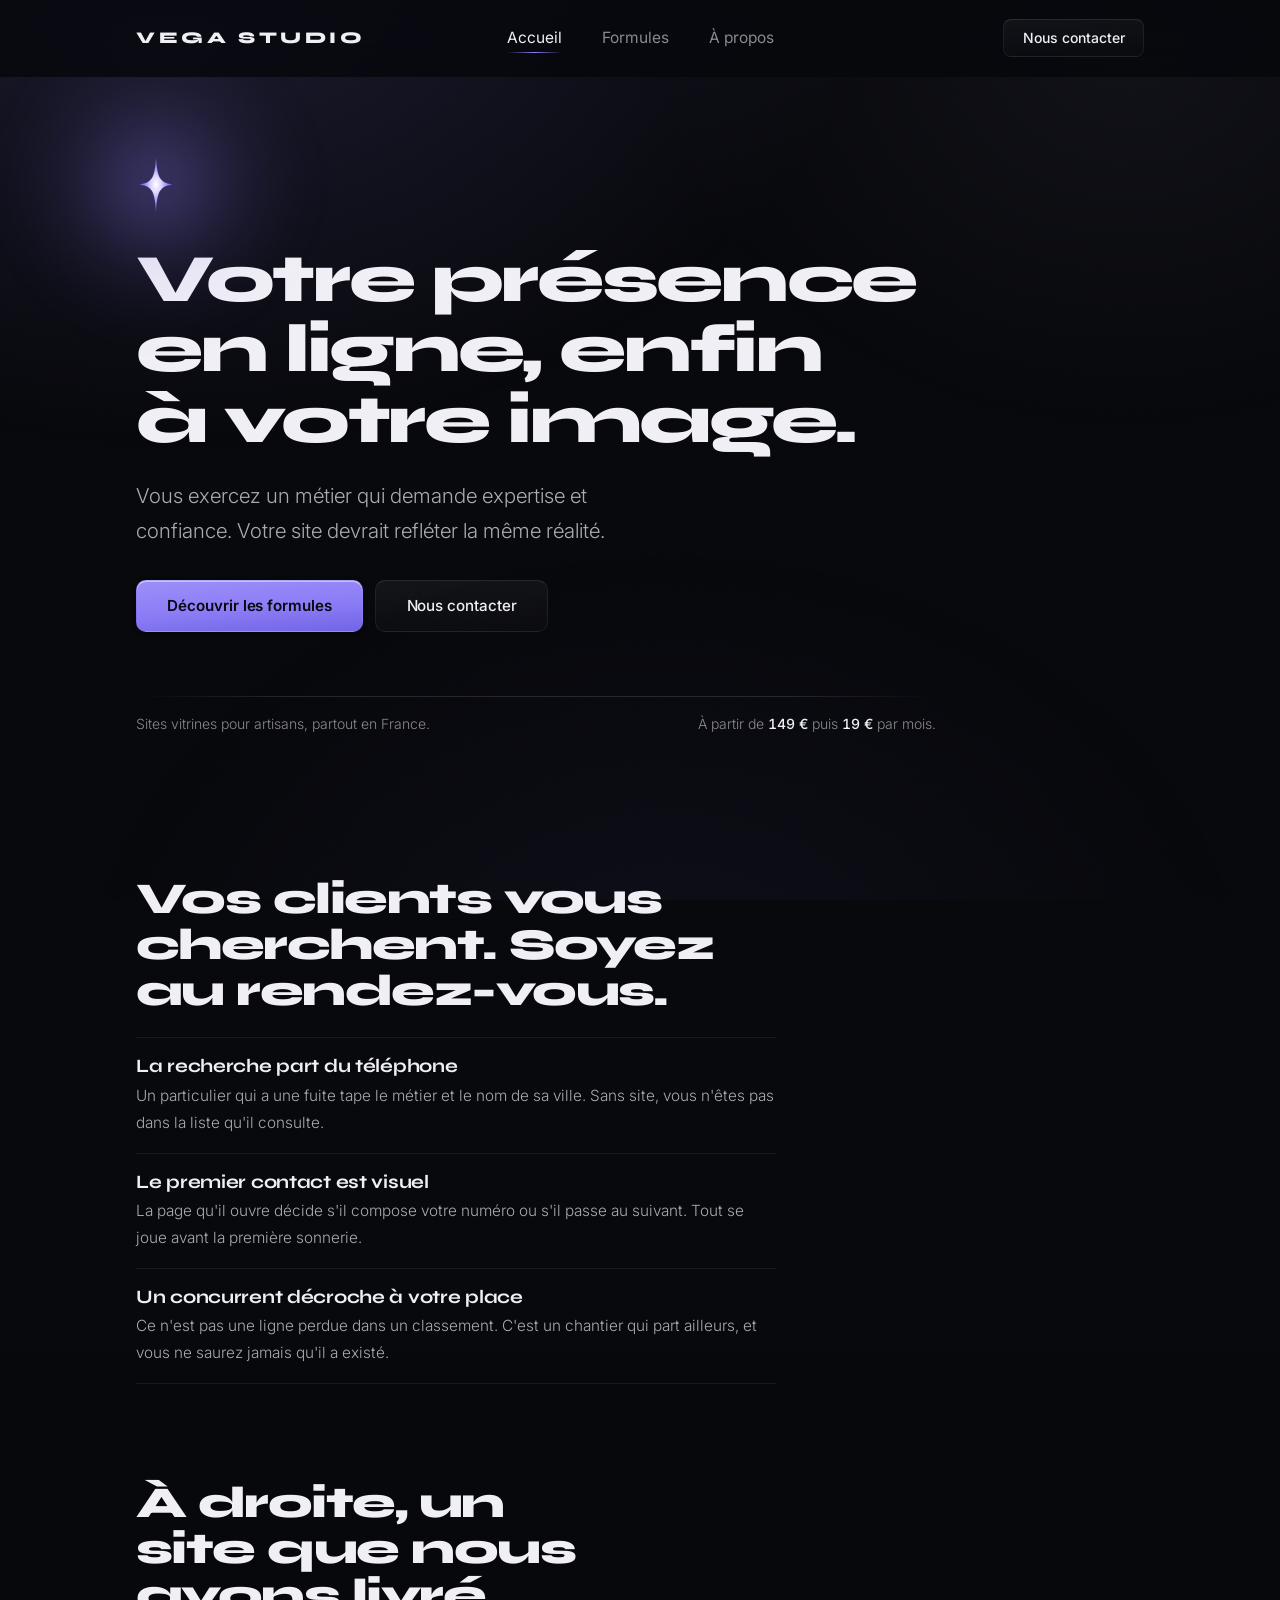
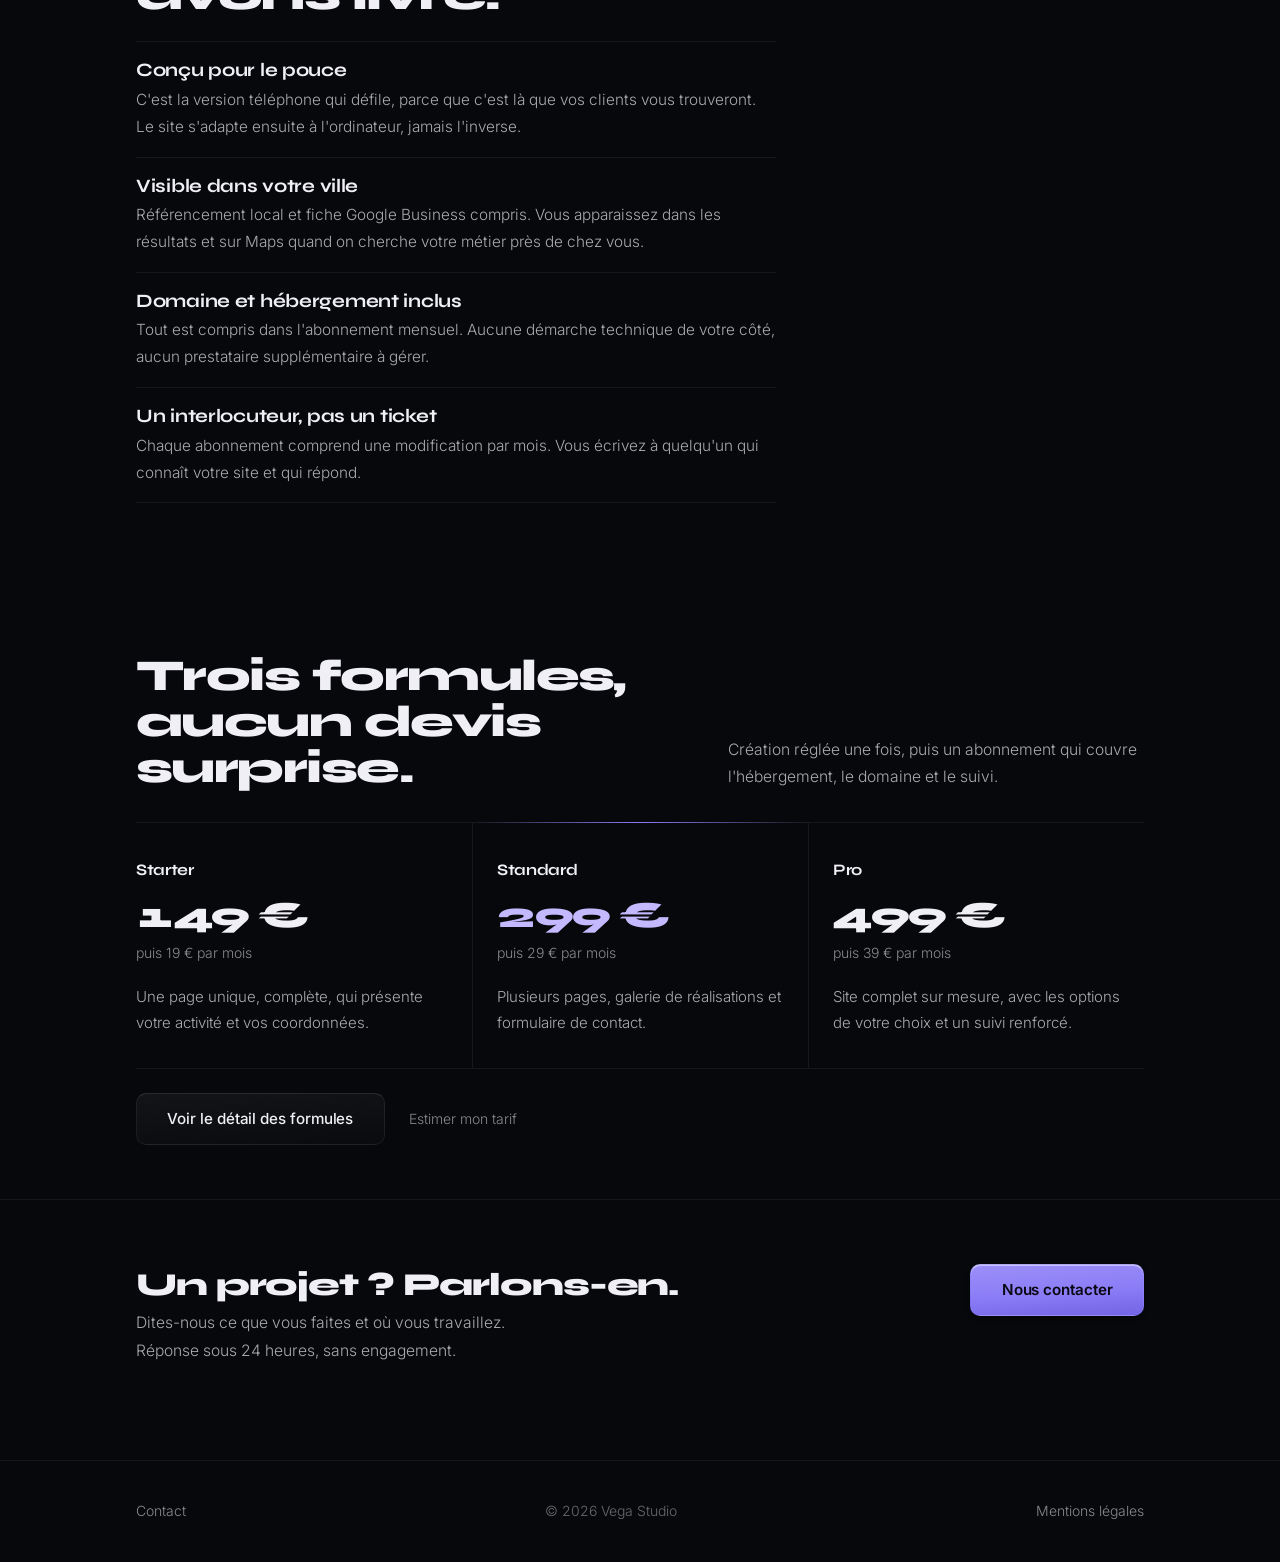
==== commit 37aa6efd: "Accueil : le téléphone fixé, et trois défauts documentés corrigés Trois choix centraux figuraient su" ====
--- a/index.html
+++ b/index.html
@@ -99,7 +99,7 @@
       <div class="wrap">
         <div class="hero-inner">
 
-          <div class="hero-star reveal" aria-hidden="true">
+          <div class="hero-star" aria-hidden="true">
             <svg viewBox="0 0 100 140">
               <defs>
                 <radialGradient id="hvs" cx="50%" cy="50%" r="52%">
@@ -113,19 +113,19 @@
             </svg>
           </div>
 
-          <h1 class="lit reveal d1">Votre présence en ligne, enfin à votre image.</h1>
-
-          <p class="lead reveal d2">
+          <h1>Votre présence en ligne, enfin à votre image.</h1>
+
+          <p class="lead">
             Vous exercez un métier qui demande expertise et confiance.
             Votre site devrait refléter la même réalité.
           </p>
 
-          <div class="hero-actions reveal d3">
+          <div class="hero-actions">
             <a href="formules.html" class="btn btn-primary">Découvrir les formules</a>
             <a href="contact.html" class="btn btn-ghost">Nous contacter</a>
           </div>
 
-          <div class="hero-foot reveal d3">
+          <div class="hero-foot">
             <hr class="rule" />
             <div class="hero-foot-row">
               <span class="small">Sites vitrines pour artisans, partout en France.</span>
@@ -137,49 +137,49 @@
       </div>
     </section>
 
-    <!-- ═══ LE CORPS ═══════════════════════════════════════════
-         Une seule zone à deux colonnes au lieu de deux sections
-         empilées. Le téléphone reste en place pendant que le texte
-         défile à côté : c'est lui qui relie les deux blocs. -->
-    <section>
-      <div class="wrap body-grid">
-
-        <div class="body-left">
-
-          <div class="block">
-            <h2 class="lit reveal">Vos clients vous cherchent. Soyez au rendez-vous.</h2>
-            <div class="items">
-              <div class="item reveal">
+    <!-- ═══ LA SCÈNE ═══════════════════════════════════════════
+         Le téléphone est fixé au viewport, donc hors du flux. La
+         colonne de droite n'est qu'une réserve d'espace pour que le
+         texte ne passe jamais dessous. -->
+    <section class="stage">
+      <div class="wrap stage-grid">
+
+        <div class="stage-text">
+
+          <div class="chapter">
+            <h2>Vos clients vous cherchent. Soyez au rendez-vous.</h2>
+            <div class="lines">
+              <div class="line">
                 <h3>La recherche part du téléphone</h3>
                 <p>Un particulier qui a une fuite tape le métier et le nom de sa ville. Sans site, vous n'êtes pas dans la liste qu'il consulte.</p>
               </div>
-              <div class="item reveal">
+              <div class="line">
                 <h3>Le premier contact est visuel</h3>
                 <p>La page qu'il ouvre décide s'il compose votre numéro ou s'il passe au suivant. Tout se joue avant la première sonnerie.</p>
               </div>
-              <div class="item reveal">
+              <div class="line">
                 <h3>Un concurrent décroche à votre place</h3>
                 <p>Ce n'est pas une ligne perdue dans un classement. C'est un chantier qui part ailleurs, et vous ne saurez jamais qu'il a existé.</p>
               </div>
             </div>
           </div>
 
-          <div class="block">
-            <h2 class="lit reveal">Et voilà ce que vous obtenez.</h2>
-            <div class="items">
-              <div class="item reveal">
-                <h3>Conçu pour le mobile</h3>
-                <p>Le site est dessiné d'abord pour le petit écran, parce que c'est là que vos futurs clients vous trouveront. C'est exactement ce que montre l'écran à côté.</p>
-              </div>
-              <div class="item reveal">
+          <div class="chapter">
+            <h2>À droite, un site que nous avons livré.</h2>
+            <div class="lines">
+              <div class="line">
+                <h3>Conçu pour le pouce</h3>
+                <p>C'est la version téléphone qui défile, parce que c'est là que vos clients vous trouveront. Le site s'adapte ensuite à l'ordinateur, jamais l'inverse.</p>
+              </div>
+              <div class="line">
                 <h3>Visible dans votre ville</h3>
                 <p>Référencement local et fiche Google Business compris. Vous apparaissez dans les résultats et sur Maps quand on cherche votre métier près de chez vous.</p>
               </div>
-              <div class="item reveal">
+              <div class="line">
                 <h3>Domaine et hébergement inclus</h3>
                 <p>Tout est compris dans l'abonnement mensuel. Aucune démarche technique de votre côté, aucun prestataire supplémentaire à gérer.</p>
               </div>
-              <div class="item reveal">
+              <div class="line">
                 <h3>Un interlocuteur, pas un ticket</h3>
                 <p>Chaque abonnement comprend une modification par mois. Vous écrivez à quelqu'un qui connaît votre site et qui répond.</p>
               </div>
@@ -188,35 +188,23 @@
 
         </div>
 
-        <!-- Le téléphone n'est pas cliquable : c'est une démonstration,
-             pas une porte de sortie vers un autre site. -->
-        <div class="phone-col reveal d1">
-          <div class="phone">
+        <div class="phone-slot">
+          <div class="phone" aria-hidden="true">
             <div class="phone-screen">
-            <div class="shot is-on" data-name="Robuste" data-trade="Plomberie">
-              <img src="assets/apercus/robuste.webp" width="390" height="4200" alt="Aperçu du modèle Robuste, défilement de la version téléphone" fetchpriority="high" decoding="async" />
-            </div>
-            <div class="shot" data-name="Confiance" data-trade="Électricité">
-              <img src="assets/apercus/confiance.webp" width="390" height="4200" alt="Aperçu du modèle Confiance, défilement de la version téléphone" loading="lazy" decoding="async" />
-            </div>
-            <div class="shot" data-name="Local" data-trade="Menuiserie">
-              <img src="assets/apercus/local.webp" width="390" height="4200" alt="Aperçu du modèle Local, défilement de la version téléphone" loading="lazy" decoding="async" />
-            </div>
-            <div class="shot" data-name="Direct" data-trade="Studio créatif">
-              <img src="assets/apercus/direct.webp" width="390" height="4200" alt="Aperçu du modèle Direct, défilement de la version téléphone" loading="lazy" decoding="async" />
+            <div class="shot is-on">
+              <img src="assets/apercus/robuste.webp" width="390" height="4200" alt="Robuste, site de plomberie en version mobile" fetchpriority="high" decoding="async" />
+            </div>
+            <div class="shot">
+              <img src="assets/apercus/confiance.webp" width="390" height="4200" alt="Confiance, site d'électricité en version mobile" loading="lazy" decoding="async" />
+            </div>
+            <div class="shot">
+              <img src="assets/apercus/local.webp" width="390" height="4200" alt="Local, site de menuiserie en version mobile" loading="lazy" decoding="async" />
+            </div>
+            <div class="shot">
+              <img src="assets/apercus/direct.webp" width="390" height="4200" alt="Direct, site de studio créatif en version mobile" loading="lazy" decoding="async" />
             </div>
               <div class="phone-island"></div>
             </div>
-          </div>
-          <div class="phone-foot">
-            <span class="phone-name">Robuste</span>
-            <span class="phone-trade">Plomberie</span>
-            <span class="phone-dots" aria-hidden="true">
-              <i class="is-on"></i>
-              <i></i>
-              <i></i>
-              <i></i>
-            </span>
           </div>
         </div>
 
@@ -225,26 +213,26 @@
 
     <!-- ═══ FORMULES ═══════════════════════════════════════════ -->
     <section class="section">
-      <div class="wrap-wide">
+      <div class="wrap">
         <div class="tiers-head">
-          <h2 class="lit reveal">Trois formules, aucun devis surprise.</h2>
-          <p class="reveal d1">Création réglée une fois, puis un abonnement qui couvre l'hébergement, le domaine et le suivi.</p>
+          <h2>Trois formules, aucun devis surprise.</h2>
+          <p>Création réglée une fois, puis un abonnement qui couvre l'hébergement, le domaine et le suivi.</p>
         </div>
 
         <div class="tiers">
-          <div class="tier panel reveal">
+          <div class="tier">
             <span class="tier-name">Starter</span>
             <span class="tier-price">149 €</span>
             <span class="tier-sub">puis 19 € par mois</span>
             <p class="tier-desc">Une page unique, complète, qui présente votre activité et vos coordonnées.</p>
           </div>
-          <div class="tier panel tier-lit reveal d1">
+          <div class="tier tier-lit">
             <span class="tier-name">Standard</span>
             <span class="tier-price">299 €</span>
             <span class="tier-sub">puis 29 € par mois</span>
             <p class="tier-desc">Plusieurs pages, galerie de réalisations et formulaire de contact.</p>
           </div>
-          <div class="tier panel reveal d2">
+          <div class="tier">
             <span class="tier-name">Pro</span>
             <span class="tier-price">499 €</span>
             <span class="tier-sub">puis 39 € par mois</span>
@@ -252,23 +240,21 @@
           </div>
         </div>
 
-        <div class="tiers-foot reveal d2">
+        <div class="tiers-foot">
           <a href="formules.html" class="btn btn-ghost">Voir le détail des formules</a>
           <a href="simulateur.html" class="small">Estimer mon tarif</a>
         </div>
       </div>
     </section>
 
-    <!-- ═══ APPEL ══════════════════════════════════════════════ -->
-    <section class="section">
-      <div class="wrap-wide">
-        <div class="cta panel reveal">
-          <div>
-            <h2 class="lit">Un projet ? Parlons-en.</h2>
-            <p>Dites-nous ce que vous faites et où vous travaillez. Nous revenons vers vous avec la formule adaptée, gratuitement et sans engagement.</p>
-          </div>
-          <a href="contact.html" class="btn btn-primary">Nous contacter</a>
-        </div>
+    <!-- ═══ SORTIE ═════════════════════════════════════════════ -->
+    <section class="close">
+      <div class="wrap close-row">
+        <div>
+          <h2>Un projet ? Parlons-en.</h2>
+          <p>Dites-nous ce que vous faites et où vous travaillez. Réponse sous 24 heures, sans engagement.</p>
+        </div>
+        <a href="contact.html" class="btn btn-primary">Nous contacter</a>
       </div>
     </section>
 
--- a/assets/css/base.css
+++ b/assets/css/base.css
@@ -36,6 +36,21 @@
   --edge-lit:   rgba(240,239,245,.13);
   --edge:       rgba(240,239,245,.07);
   --edge-shade: rgba(0,0,0,.45);
+
+  /* ── mouvement ──
+     Courbes reprises des standards d'Emil Kowalski. Les courbes
+     natives du CSS sont trop molles, et une bezier improvisée au
+     jugé se voit. Jamais d'ease-in sur de l'interface : il démarre
+     lentement, pile au moment où l'œil regarde. */
+  --ease-out:    cubic-bezier(.23, 1, .32, 1);
+  --ease-in-out: cubic-bezier(.77, 0, .175, 1);
+
+  /* ── espacement, base 4 ──
+     Une seule valeur répétée donne le même poids à tout. Ces paliers
+     servent à opposer franchement le serré et le généreux. */
+  --s1: .25rem; --s2: .5rem;  --s3: .75rem; --s4: 1rem;
+  --s6: 1.5rem; --s8: 2rem;   --s12: 3rem;  --s16: 4rem;
+  --s24: 6rem;  --s32: 8rem;
 
   /* ── mesures ── */
   --col: 1120px;
@@ -115,36 +130,41 @@
   text-wrap: balance;
 }
 
+/* Le texte en dégradé est un réflexe de générateur, pas une
+   décision : l'emphase vient du poids et de la taille. La classe
+   reste pour ne pas toucher aux autres pages, mais ne fait plus
+   que poser une couleur pleine. */
+.lit { color: var(--ink); }
+
 h3 { font-size: var(--t-h3); line-height: 1.3; letter-spacing: -.015em; font-weight: 700; }
 
-/* Titre éclairé.
-   Au lieu de colorer un mot en violet — le réflexe que produit
-   n'importe quel générateur — le titre reçoit la lumière par le
-   haut et s'éteint vers le bas, comme n'importe quel objet de la
-   page. La différence de valeur fait le travail, pas la teinte. */
-.lit {
-  background: linear-gradient(180deg, #FFFFFF 0%, var(--ink) 42%, rgba(240,239,245,.82) 100%);
-  -webkit-background-clip: text;
-  background-clip: text;
-  color: transparent;
-}
-
-/* Strictement vertical : au moindre degré d'inclinaison, un titre sur
-   une seule ligne s'assombrit vers la droite et l'effet se lit comme
-   une erreur plutôt que comme de la lumière.
-   Le hero descend plus bas dans les gris : il a trois lignes pour le
-   faire, donc la chute se lit comme un volume. */
-.hero h1.lit {
-  background: linear-gradient(180deg, #FFFFFF 0%, var(--ink) 34%, rgba(240,239,245,.68) 100%);
-  -webkit-background-clip: text;
-  background-clip: text;
-}
+
 
 .lead  { font-size: clamp(1.08rem, 1.7vw, 1.28rem); color: var(--ink-70); line-height: 1.68; font-weight: 300; }
 .body  { color: var(--ink-70); }
 .small { font-size: var(--t-small); color: var(--ink-45); line-height: 1.6; }
 
-::selection { background: rgba(139,124,246,.32); color: #fff; }
+/* ── Surfaces du navigateur ──
+   Sélection, curseur, anneau de focus, barre de défilement et
+   chiffres des prix arrivent par défaut sans appartenir à aucun
+   système. Les habiller est ce qui distingue une page construite
+   d'une page assemblée. */
+::selection { background: rgba(139,124,246,.3); color: #fff; }
+
+html { scrollbar-color: #2A2C36 var(--d0); scrollbar-width: thin; }
+::-webkit-scrollbar { width: 11px; height: 11px; }
+::-webkit-scrollbar-track { background: var(--d0); }
+::-webkit-scrollbar-thumb { background: #2A2C36; border: 3px solid var(--d0); border-radius: 99px; }
+::-webkit-scrollbar-thumb:hover { background: #3A3D4A; }
+
+input, textarea { caret-color: var(--purple); }
+
+:focus-visible { outline: 2px solid var(--purple); outline-offset: 3px; border-radius: 4px; }
+:focus:not(:focus-visible) { outline: none; }
+
+/* Chiffres de même chasse : sans ça les prix dansent d'une colonne
+   à l'autre parce que le 1 est plus étroit que le 9. */
+.tier-price, .plan-price, .option-price, .hero-price { font-variant-numeric: tabular-nums; }
 
 /* ═══ TRAME ══════════════════════════════════════════════════════ */
 
@@ -186,9 +206,11 @@
   border: 1px solid transparent; border-radius: 10px;
   font-family: 'Inter', sans-serif; font-size: .95rem; font-weight: 500;
   letter-spacing: -.005em; cursor: pointer;
-  transition: transform .18s cubic-bezier(.2,.7,.3,1), box-shadow .22s, background .22s, border-color .22s;
-}
-.btn:active { transform: translateY(1px); }
+  transition: transform .16s var(--ease-out), box-shadow .2s var(--ease-out), background .2s ease, border-color .2s ease;
+}
+/* L'appui enfonce le bouton au lieu de le décaler : un objet pressé
+   se comprime, il ne glisse pas vers le bas. */
+.btn:active { transform: scale(.97); }
 
 /* Le bouton primaire est un objet qui émet : halo au sol, arête
    supérieure plus claire que le corps. */
@@ -196,16 +218,13 @@
   background: linear-gradient(176deg, #9C8FF8, var(--purple) 55%, #7265E4 100%);
   color: #0A0812; font-weight: 600;
   border-top-color: rgba(255,255,255,.4);
+  /* Pas de halo coloré : une ombre portée a une direction et un
+     flou, un halo centré n'est que de la décoration. */
   box-shadow:
     inset 0 1px 0 rgba(255,255,255,.45),
-    0 14px 34px -16px rgba(139,124,246,.72);
-}
-.btn-primary:hover {
-  box-shadow:
-    inset 0 1px 0 rgba(255,255,255,.55),
-    0 20px 46px -16px rgba(139,124,246,.9);
-  transform: translateY(-2px);
-}
+    0 2px 4px rgba(0,0,0,.4);
+}
+.btn-primary:hover { background: linear-gradient(176deg, #A99DFA, #9487F8 55%, #7B6EE8 100%); }
 
 .btn-ghost {
   background: linear-gradient(176deg, rgba(240,239,245,.055), rgba(240,239,245,.015));
@@ -213,7 +232,7 @@
   border-color: var(--edge);
   border-top-color: var(--edge-lit);
 }
-.btn-ghost:hover { background: linear-gradient(176deg, rgba(240,239,245,.1), rgba(240,239,245,.03)); border-color: var(--edge-lit); transform: translateY(-2px); }
+.btn-ghost:hover { background: linear-gradient(176deg, rgba(240,239,245,.1), rgba(240,239,245,.03)); border-color: var(--edge-lit); }
 
 /* ═══ NAVIGATION ═════════════════════════════════════════════════
    Grille en trois colonnes : le titre tient la gauche, les onglets
@@ -244,12 +263,12 @@
   justify-self: start;
   font-family: 'Syne', sans-serif; font-weight: 800;
   font-size: 1.02rem; letter-spacing: .22em; text-transform: uppercase;
-  transition: color .2s;
+  transition: color .16s ease;
 }
 .nav-wordmark:hover { color: var(--lilac); }
 
 .nav-links { justify-self: center; list-style: none; display: flex; align-items: center; gap: 2.5rem; }
-.nav-links a { position: relative; font-size: .97rem; font-weight: 400; color: var(--ink-45); transition: color .2s; }
+.nav-links a { position: relative; font-size: .97rem; font-weight: 400; color: var(--ink-45); transition: color .16s ease; }
 .nav-links a:hover, .nav-links a.active { color: var(--ink); }
 
 /* Trait sous l'onglet actif, qui s'eteint sur les bords comme les
@@ -267,7 +286,7 @@
   border: 1px solid var(--edge); border-top-color: var(--edge-lit);
   border-radius: 8px; font-size: .875rem; font-weight: 500;
   background: linear-gradient(176deg, rgba(240,239,245,.05), rgba(240,239,245,.012));
-  transition: background .2s, border-color .2s;
+  transition: background .16s ease, border-color .16s ease;
 }
 .nav-cta:hover { background: rgba(240,239,245,.1); border-color: var(--edge-lit); }
 
@@ -284,23 +303,19 @@
 
 footer { border-top: 1px solid var(--edge); padding-block: 2.4rem; }
 .footer-inner { display: flex; align-items: center; justify-content: space-between; gap: 1rem; flex-wrap: wrap; }
-.footer-inner a { color: var(--ink-45); font-size: var(--t-small); transition: color .2s; }
+.footer-inner a { color: var(--ink-45); font-size: var(--t-small); transition: color .16s ease; }
 .footer-inner a:hover { color: var(--ink); }
 .footer-mid { font-size: var(--t-small); color: var(--ink-28); }
 
 /* ═══ APPARITIONS ════════════════════════════════════════════════
-   Uniquement transform et opacity : tout le reste déclenche un
-   repaint et fait vibrer le texte pendant l'animation.
-
-   Le masquage est conditionné à .js, posée par un script en ligne
-   dans le <head>. Si le JavaScript ne s'exécute pas, le contenu
-   reste visible au lieu de laisser une page vide.
-   ═══════════════════════════════════════════════════════════════ */
-.js .reveal { opacity: 0; transform: translateY(16px); transition: opacity .7s cubic-bezier(.2,.7,.3,1), transform .7s cubic-bezier(.2,.7,.3,1); }
-.js .reveal.visible { opacity: 1; transform: none; }
-.d1 { transition-delay: .09s; }
-.d2 { transition-delay: .18s; }
-.d3 { transition-delay: .27s; }
+   Il n'y en a plus. Une entrée identique répétée sur chaque section
+   est un effet éparpillé, pas un moment travaillé : la page gagne à
+   s'afficher d'un bloc. Le seul mouvement voulu de cette page est
+   l'écran du téléphone. Les classes restent neutres pour les autres
+   pages, qui n'ont pas encore été reprises.
+   ═══════════════════════════════════════════════════════════════ */
+.reveal, .reveal.visible { opacity: 1; transform: none; }
+.js .reveal, .js .reveal.visible { opacity: 1; transform: none; transition: none; }
 
 /* ═══ MOBILE ═════════════════════════════════════════════════════ */
 
@@ -316,7 +331,7 @@
     background: var(--d0);
     border-bottom: 1px solid var(--edge);
     transform: translateY(-100%);
-    transition: transform .42s cubic-bezier(.4,0,.2,1);
+    transition: transform .42s var(--ease-in-out);
     z-index: -1;
   }
   .nav-links.open { transform: translateY(0); }
--- a/assets/css/home.css
+++ b/assets/css/home.css
@@ -1,123 +1,132 @@
 /* ═══════════════════════════════════════════════════════════════════
-   VEGA STUDIO — page d'accueil
-
-   Le défaut de la version précédente : une suite de bandes pleine
-   largeur, toutes calées sur la même marge, toutes séparées par le
-   même blanc. La page se lisait comme une pile de rectangles.
-   La correction tient en une pièce : un téléphone collant à droite,
-   qui reste à l'écran pendant que deux blocs de texte défilent à sa
-   gauche. Il traverse ce qui était deux sections, et la frontière
-   entre elles disparaît.
+   VEGA STUDIO — accueil
+
+   Thèse : une pièce sombre, une source de lumière, un seul objet
+   dedans. L'objet est un téléphone qui montre du vrai travail, et il
+   ne bouge pas. Tout le reste est de la typographie et des filets.
+
+   Trois décisions qui tiennent la page :
+   1. Le téléphone est fixé au viewport. Il ne glisse pas, ne colle
+      pas, ne sort pas : il est posé dans la pièce et le texte défile
+      devant lui. C'est le seul mouvement voulu de la page.
+   2. Aucune animation d'entrée. Une entrée identique répétée sur
+      chaque section est un effet éparpillé, pas une intention.
+   3. Le rythme vertical oppose franchement le serré et le généreux,
+      au lieu de répéter la même valeur partout.
    ═══════════════════════════════════════════════════════════════════ */
 
-/* ═══ HERO ═══════════════════════════════════════════════════════ */
+/* ═══ OUVERTURE ══════════════════════════════════════════════════ */
 
 .hero {
-  position: relative;
-  min-height: 86svh;
-  display: flex;
-  align-items: center;
-  padding-block: 7.5rem 2.5rem;
-}
-.hero-inner { max-width: 54rem; }
-
-/* L'étoile émet. Le halo est un élément flouté distinct, pas une
-   ombre portée : une ombre se déforme, une source rayonne. */
-.hero-star { position: relative; width: 42px; height: 58px; margin-bottom: 1.9rem; }
-.hero-star svg { width: 100%; height: 100%; overflow: visible; position: relative; z-index: 1; }
+  min-height: 92svh;
+  display: flex; align-items: center;
+  padding-block: var(--s32) var(--s16);
+}
+.hero-inner { max-width: 50rem; }
+
+/* L'étoile est la source de lumière de la page. Son halo est un
+   élément flouté distinct : une ombre se déforme, une source rayonne.
+   C'est le seul halo coloré du site, et il est motivé. */
+.hero-star { position: relative; width: 40px; height: 55px; margin-bottom: var(--s8); }
+.hero-star svg { position: relative; z-index: 1; width: 100%; height: 100%; overflow: visible; }
 .hero-star::before {
-  content: ''; position: absolute;
-  left: 50%; top: 50%; width: 300px; height: 300px; margin: -150px 0 0 -150px;
-  background: radial-gradient(circle, rgba(139,124,246,.42) 0%, rgba(139,124,246,.1) 38%, transparent 68%);
+  content: ''; position: absolute; left: 50%; top: 50%;
+  width: 300px; height: 300px; margin: -150px 0 0 -150px;
+  background: radial-gradient(circle, rgba(139,124,246,.4) 0%, rgba(139,124,246,.09) 38%, transparent 68%);
   filter: blur(26px);
-  animation: pulse 7s ease-in-out infinite;
+  animation: pulse 8s ease-in-out infinite;
 }
 @keyframes pulse {
-  0%, 100% { opacity: .72; transform: scale(1); }
-  50%      { opacity: 1;   transform: scale(1.09); }
-}
-
-.hero h1    { font-size: var(--t-display); margin-bottom: 1.5rem; }
-.hero .lead { max-width: 44ch; }
-.hero-actions { display: flex; gap: .85rem; margin-top: 2.2rem; flex-wrap: wrap; }
-
-.hero-foot { margin-top: clamp(2.2rem, 4vw, 3.2rem); }
-.hero-foot-row { display: flex; justify-content: space-between; align-items: baseline; gap: 1rem; flex-wrap: wrap; margin-top: 1rem; }
+  0%, 100% { opacity: .7; transform: scale(1); }
+  50%      { opacity: 1;  transform: scale(1.08); }
+}
+
+.hero h1 { font-size: var(--t-display); margin-bottom: var(--s6); }
+.hero .lead { max-width: 42ch; }
+.hero-actions { display: flex; gap: var(--s3); margin-top: var(--s8); flex-wrap: wrap; }
+
+.hero-foot { margin-top: var(--s16); }
+.hero-foot-row { display: flex; justify-content: space-between; align-items: baseline; gap: var(--s4); flex-wrap: wrap; margin-top: var(--s4); }
 .hero-price strong { color: var(--ink); font-weight: 500; }
 
-/* ═══ LE CORPS ═══════════════════════════════════════════════════
-   Une seule grande zone à deux colonnes. La colonne de gauche
-   enchaîne l'argument et le détail de l'offre sans rupture ; la
-   droite tient le téléphone.
+/* ═══ LA SCÈNE ═══════════════════════════════════════════════════
+   La colonne de texte occupe la gauche, le téléphone la droite. Le
+   bloc de droite n'est qu'une réserve d'espace : le téléphone lui-
+   même est fixé au viewport, donc hors du flux.
    ═══════════════════════════════════════════════════════════════ */
 
-.body-grid {
-  display: grid;
-  grid-template-columns: minmax(0, 1fr) auto;
-  gap: clamp(2.5rem, 6vw, 5.5rem);
-  align-items: start;
-  padding-block: clamp(3rem, 6vw, 5rem) clamp(3.5rem, 7vw, 6rem);
-}
-
-.body-left { max-width: 38rem; }
-
-.block + .block { margin-top: clamp(3rem, 5.5vw, 4.5rem); }
-.block h2 { font-size: var(--t-h2); margin-bottom: 1.6rem; }
-
-/* Les items sont séparés par des filets, pas posés dans des cartes :
-   le trait appartient à la page, la carte flotte dessus. */
-.items { border-top: 1px solid var(--edge); }
-.item  { padding-block: 1.3rem; border-bottom: 1px solid var(--edge); }
-.item h3 { margin-bottom: .4rem; }
-.item p  { color: var(--ink-70); font-size: .96rem; }
-
-/* ═══ LE TÉLÉPHONE ═══════════════════════════════════════════════
-   Collant : il reste en place pendant que la colonne de gauche
-   défile. C'est ce qui relie les deux blocs et casse l'empilement.
-   ═══════════════════════════════════════════════════════════════ */
-
-.phone-col { position: sticky; top: 6.5rem; width: 274px; }
+.stage { padding-block: var(--s12) var(--s24); }
+.stage-grid { display: grid; grid-template-columns: minmax(0,1fr) 274px; gap: var(--s16); align-items: start; }
+/* 40rem donne une mesure de 75 caractères, la limite haute du
+   confort de lecture. En dessous, la colonne laissait 200 px
+   inutilisés dans sa propre cellule. */
+.stage-text { max-width: 40rem; }
+
+/* Rythme : très serré dans un bloc, très ouvert entre deux blocs.
+   C'est ce contraste qui crée une cadence ; une valeur unique donne
+   à chaque élément exactement le même poids. */
+.chapter + .chapter { margin-top: var(--s24); }
+.chapter h2 { font-size: var(--t-h2); margin-bottom: var(--s6); }
+
+.lines { border-top: 1px solid var(--edge); }
+.line  { padding-block: var(--s4); border-bottom: 1px solid var(--edge); }
+.line h3 { margin-bottom: var(--s1); }
+.line p  { color: var(--ink-70); font-size: .96rem; }
+
+/* ═══ LE TÉLÉPHONE ═══════════════════════════════════════════════ */
+
+.phone-slot { position: relative; height: 100%; }
 
 .phone {
-  position: relative;
+  position: fixed;
+  top: 50%;
+  right: max(var(--gut), calc(50vw - 560px + var(--gut)));
+  transform: translateY(-50%);
+  z-index: 3;
   width: 274px;
   aspect-ratio: 274 / 575;
   border-radius: 42px;
   padding: 11px;
-  /* Le châssis est un objet métallique : il capte la lumière sur son
-     arête haute-gauche, comme tout le reste de la page. */
+  /* Châssis métallique : il capte la lumière sur son arête haute
+     gauche, comme toute autre surface de la page. */
   background: linear-gradient(152deg, #4a4e5e 0%, #20232d 16%, #0e0f15 52%, #171a23 78%, #3a3e4c 100%);
   box-shadow:
     inset 0 0 0 1px rgba(255,255,255,.09),
     inset 0 1px 1px rgba(255,255,255,.26),
-    0 60px 100px -50px #000,
-    0 20px 50px -30px rgba(0,0,0,.9);
-}
+    0 40px 80px -45px #000;
+  /* Caché tant que la scène n'est pas à l'écran. La visibilité est
+     pilotée en JS ; sans elle le téléphone flotterait au-dessus du
+     hero et du pied de page. */
+  opacity: 0; visibility: hidden;
+  transition: opacity .45s var(--ease-out), visibility .45s;
+}
+.phone.is-here { opacity: 1; visibility: visible; }
 
 /* Boutons latéraux */
-.phone::before,
-.phone::after {
+.phone::before, .phone::after {
   content: ''; position: absolute; width: 2px; border-radius: 2px;
   background: linear-gradient(90deg, #2a2d38, #4b4f5f);
 }
-.phone::before { left: -2px; top: 112px; height: 58px; box-shadow: 0 78px 0 #3a3e4c, 0 78px 0 2px transparent; }
-.phone::after  { right: -2px; top: 136px; height: 74px; }
+.phone::before { left: -2px; top: 116px; height: 56px; }
+.phone::after  { right: -2px; top: 140px; height: 76px; }
 
 .phone-screen {
   position: relative; width: 100%; height: 100%;
-  border-radius: 31px; overflow: hidden;
-  background: #000;
+  border-radius: 31px; overflow: hidden; background: #000;
   box-shadow: inset 0 0 0 1px rgba(0,0,0,.85);
 }
 
-/* Bande de statut assombrie en haut de l'écran. Sans elle, l'îlot
-   noir se pose au milieu d'une phrase du site qui défile et se lit
-   comme une barre de censure plutôt que comme une partie du
-   téléphone. Les vrais appareils ont cette zone translucide. */
+/* Bande de statut assombrie. Sans elle l'îlot se pose au milieu
+   d'une phrase du site qui défile et se lit comme une censure. */
 .phone-screen::before {
   content: ''; position: absolute; inset: 0 0 auto 0; z-index: 4;
   height: 46px; pointer-events: none;
-  background: linear-gradient(180deg, rgba(0,0,0,.68), rgba(0,0,0,.3) 58%, transparent);
+  background: linear-gradient(180deg, rgba(0,0,0,.7), rgba(0,0,0,.3) 58%, transparent);
+}
+/* Reflet de vitre, figé : il appartient à l'écran, pas au contenu. */
+.phone-screen::after {
+  content: ''; position: absolute; inset: 0; z-index: 5; pointer-events: none;
+  background: linear-gradient(118deg, rgba(255,255,255,.1) 0%, rgba(255,255,255,.028) 22%, transparent 42%);
 }
 
 .phone-island {
@@ -125,96 +134,90 @@
   width: 74px; height: 21px; border-radius: 12px; background: #000;
 }
 
-/* Les aperçus sont empilés ; un seul est visible à la fois. */
-.shot { position: absolute; inset: 0; opacity: 0; transition: opacity .75s ease; }
+.shot { position: absolute; inset: 0; opacity: 0; }
 .shot.is-on { opacity: 1; }
 .shot img { position: absolute; top: 0; left: 0; width: 100%; height: auto; display: block; will-change: transform; }
 
-/* Reflet de vitre, figé : il appartient à l'écran, pas au contenu
-   qui défile dessous. */
-.phone-screen::after {
-  content: ''; position: absolute; inset: 0; z-index: 5; pointer-events: none;
-  background: linear-gradient(118deg, rgba(255,255,255,.10) 0%, rgba(255,255,255,.03) 22%, transparent 42%);
-}
-
-/* Légende sous le téléphone : indique le modèle en cours et
-   l'avancement du cycle. */
-.phone-foot { display: flex; align-items: baseline; gap: .6rem; margin-top: 1.1rem; padding-inline: .2rem; }
-.phone-name  { font-family: 'Syne', sans-serif; font-weight: 700; font-size: 1rem; letter-spacing: -.02em; }
-.phone-trade { font-size: var(--t-small); color: var(--ink-45); margin-right: auto; }
-
-.phone-dots { display: flex; gap: 5px; }
-.phone-dots i { width: 5px; height: 5px; border-radius: 50%; background: var(--ink-28); transition: background .4s, box-shadow .4s; }
-.phone-dots i.is-on { background: var(--purple); box-shadow: 0 0 8px 1px rgba(139,124,246,.8); }
-
 /* ═══ FORMULES ═══════════════════════════════════════════════════ */
 
-.tiers { display: grid; grid-template-columns: repeat(3, minmax(0,1fr)); gap: 1rem; }
-.tier { padding: 1.75rem 1.6rem; display: flex; flex-direction: column; }
-.tier-name  { font-family: 'Syne', sans-serif; font-weight: 700; font-size: 1.02rem; letter-spacing: -.02em; }
-.tier-price { font-family: 'Syne', sans-serif; font-weight: 800; font-size: 2.1rem; letter-spacing: -.04em; line-height: 1; margin-block: .9rem .35rem; }
-.tier-sub   { font-size: var(--t-small); color: var(--ink-45); }
-.tier-desc  { font-size: .95rem; color: var(--ink-70); margin-top: 1.15rem; }
-
-/* L'offre mise en avant n'a pas une autre couleur de fond : elle est
-   simplement plus près de la lumière. Même matériau, plus exposé. */
-.tier-lit {
-  background: linear-gradient(168deg, var(--d3) 0%, var(--d2) 60%, var(--d1) 100%);
-  border-top-color: rgba(139,124,246,.5);
-  box-shadow:
-    inset 0 1px 0 rgba(196,184,255,.22),
-    0 30px 70px -45px rgba(139,124,246,.55),
-    0 26px 60px -40px #000;
-}
-
-.tiers-head { display: flex; align-items: flex-end; justify-content: space-between; gap: 2rem; flex-wrap: wrap; margin-bottom: 2rem; }
+.tiers-head { display: flex; align-items: flex-end; justify-content: space-between; gap: var(--s8); flex-wrap: wrap; margin-bottom: var(--s8); }
 .tiers-head h2 { font-size: var(--t-h2); flex: 1 1 22rem; max-width: 20ch; }
 .tiers-head p  { flex: 0 1 26rem; color: var(--ink-70); font-size: .98rem; }
-.tiers-foot { margin-top: 1.6rem; display: flex; align-items: center; gap: 1.4rem; flex-wrap: wrap; }
-
-.wrap-wide { width: 100%; max-width: 1300px; margin-inline: auto; padding-inline: var(--gut); }
-
-/* ═══ APPEL ══════════════════════════════════════════════════════ */
-
-.cta { padding: clamp(2.4rem, 4.5vw, 3.4rem) clamp(1.6rem, 4vw, 3rem); display: flex; align-items: center; justify-content: space-between; gap: 2rem; flex-wrap: wrap; }
-.cta h2 { font-size: clamp(1.6rem, 2.8vw, 2.1rem); margin-bottom: .6rem; }
-.cta p  { max-width: 44ch; color: var(--ink-70); font-size: .99rem; }
-.cta .btn { flex: none; }
-
-/* ═══ TABLETTE ═══════════════════════════════════════════════════
-   Sous 1080 px il n'y a plus la place pour deux colonnes plus un
-   téléphone de 274 px : on repasse en une colonne, le téléphone
-   cesse d'être collant et se centre entre les deux blocs de texte.
+
+/* Trois offres comparables : la colonne est la bonne forme, parce
+   qu'on lit en travers. Ce sont des surfaces, pas des cartes
+   décoratives, et elles ne portent ni icône ni ombre portée. */
+.tiers { display: grid; grid-template-columns: repeat(3, minmax(0,1fr)); border-top: 1px solid var(--edge); }
+.tier  { padding: var(--s8) var(--s6) var(--s8) 0; border-bottom: 1px solid var(--edge); }
+.tier + .tier { padding-left: var(--s6); border-left: 1px solid var(--edge); }
+.tier-name  { font-family: 'Syne', sans-serif; font-weight: 700; font-size: 1rem; letter-spacing: -.02em; }
+.tier-price { display: block; font-family: 'Syne', sans-serif; font-weight: 800; font-size: 2.3rem; letter-spacing: -.04em; line-height: 1; margin-block: var(--s3) var(--s1); }
+.tier-sub   { font-size: var(--t-small); color: var(--ink-45); }
+.tier-desc  { font-size: .94rem; color: var(--ink-70); margin-top: var(--s4); }
+
+/* L'offre conseillée est signalée par un trait de lumière sur son
+   arête haute, pas par une autre couleur de fond. */
+.tier-lit { position: relative; }
+.tier-lit::before {
+  content: ''; position: absolute; inset: -1px 0 auto 0; height: 1px;
+  background: linear-gradient(90deg, transparent, var(--purple), transparent);
+}
+.tier-lit .tier-price { color: var(--lilac); }
+
+.tiers-foot { margin-top: var(--s6); display: flex; align-items: center; gap: var(--s6); flex-wrap: wrap; }
+
+/* ═══ SORTIE ═════════════════════════════════════════════════════
+   Une ligne, pas un panneau. Un grand bloc centré pour deux phrases
+   et un bouton creuse la page sans rien ajouter.
    ═══════════════════════════════════════════════════════════════ */
 
-@media (max-width: 1080px) {
-  .body-grid { grid-template-columns: 1fr; gap: clamp(2.5rem, 6vw, 3.5rem); }
-  .body-left { max-width: none; order: 1; }
-  .phone-col { position: static; order: 2; width: 274px; margin-inline: auto; }
+.close { padding-block: var(--s16) var(--s24); border-top: 1px solid var(--edge); }
+.close-row { display: flex; align-items: baseline; justify-content: space-between; gap: var(--s8); flex-wrap: wrap; }
+.close h2 { font-size: clamp(1.5rem, 2.6vw, 2rem); }
+.close p  { color: var(--ink-70); font-size: .98rem; max-width: 38ch; margin-top: var(--s2); }
+
+/* ═══ SOUS 1140 px ═══════════════════════════════════════════════
+   Il n'y a plus la place pour une colonne de texte lisible plus un
+   téléphone de 274 px fixé : il repasse dans le flux, centré entre
+   les deux chapitres.
+   ═══════════════════════════════════════════════════════════════ */
+
+@media (max-width: 1140px) {
+  .stage-grid { grid-template-columns: 1fr; gap: var(--s12); }
+  .stage-text { max-width: none; order: 2; }
+  .phone-slot { order: 1; }
+  .phone {
+    position: static; transform: none; margin-inline: auto;
+    opacity: 1; visibility: visible;
+  }
+  .chapter + .chapter { margin-top: var(--s16); }
 }
 
 /* ═══ MOBILE ═════════════════════════════════════════════════════ */
 
 @media (max-width: 860px) {
-  .hero { padding-block: 7rem 2.5rem; text-align: center; min-height: auto; }
+  .hero { min-height: auto; padding-block: var(--s24) var(--s12); text-align: center; }
   .hero-inner { display: flex; flex-direction: column; align-items: center; }
   .hero-star { margin-inline: auto; }
-  /* À 390 px, l'échelle de bureau tombe sur cinq lignes et le titre
-     écrase le reste du hero. Quatre lignes est le maximum tenable. */
+  /* À 390 px l'échelle de bureau tombe sur cinq lignes et le titre
+     écrase le reste. Quatre lignes est le maximum tenable. */
   .hero h1 { font-size: clamp(2rem, 8.4vw, 2.55rem); }
-  .hero .lead { max-width: 38ch; font-size: 1.02rem; }
+  .hero .lead { max-width: 36ch; font-size: 1.02rem; }
   .hero-actions { width: 100%; flex-direction: column; align-items: stretch; }
-  .hero-foot-row { justify-content: center; flex-direction: column; gap: .35rem; }
-
-  .block + .block { margin-top: 2.6rem; }
+  .hero-foot { margin-top: var(--s12); }
+  .hero-foot-row { justify-content: center; flex-direction: column; gap: var(--s1); }
+
+  .stage { padding-block: var(--s8) var(--s16); }
+
   .tiers { grid-template-columns: 1fr; }
-  .cta { flex-direction: column; align-items: flex-start; }
-  .cta .btn { width: 100%; }
-}
-
-/* Sous 330 px le châssis déborderait de la gouttière. */
+  .tier, .tier + .tier { padding: var(--s6) 0; border-left: 0; }
+
+  .close { padding-block: var(--s12) var(--s16); }
+  .close-row { flex-direction: column; align-items: stretch; }
+  .close .btn { width: 100%; margin-top: var(--s2); }
+}
+
 @media (max-width: 380px) {
-  .phone-col { width: 240px; }
   .phone { width: 240px; border-radius: 36px; padding: 9px; }
   .phone-screen { border-radius: 27px; }
 }
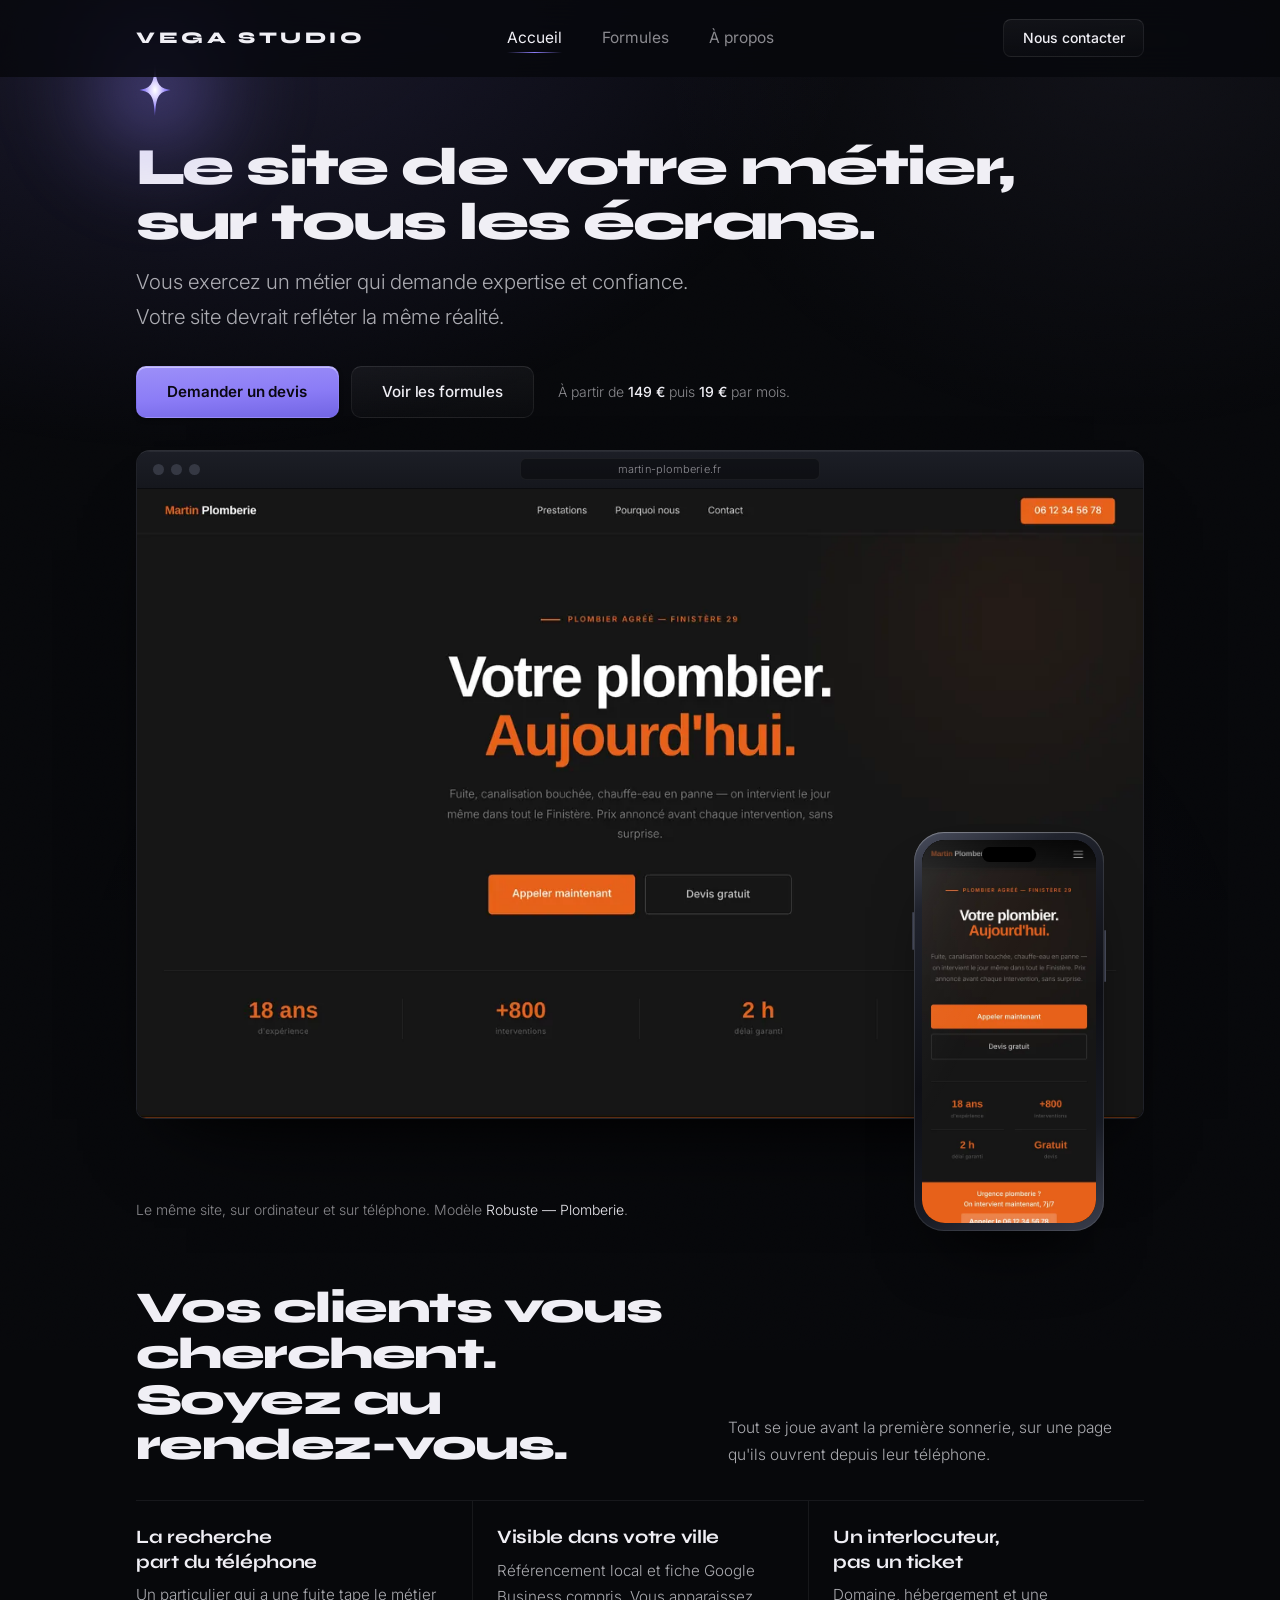
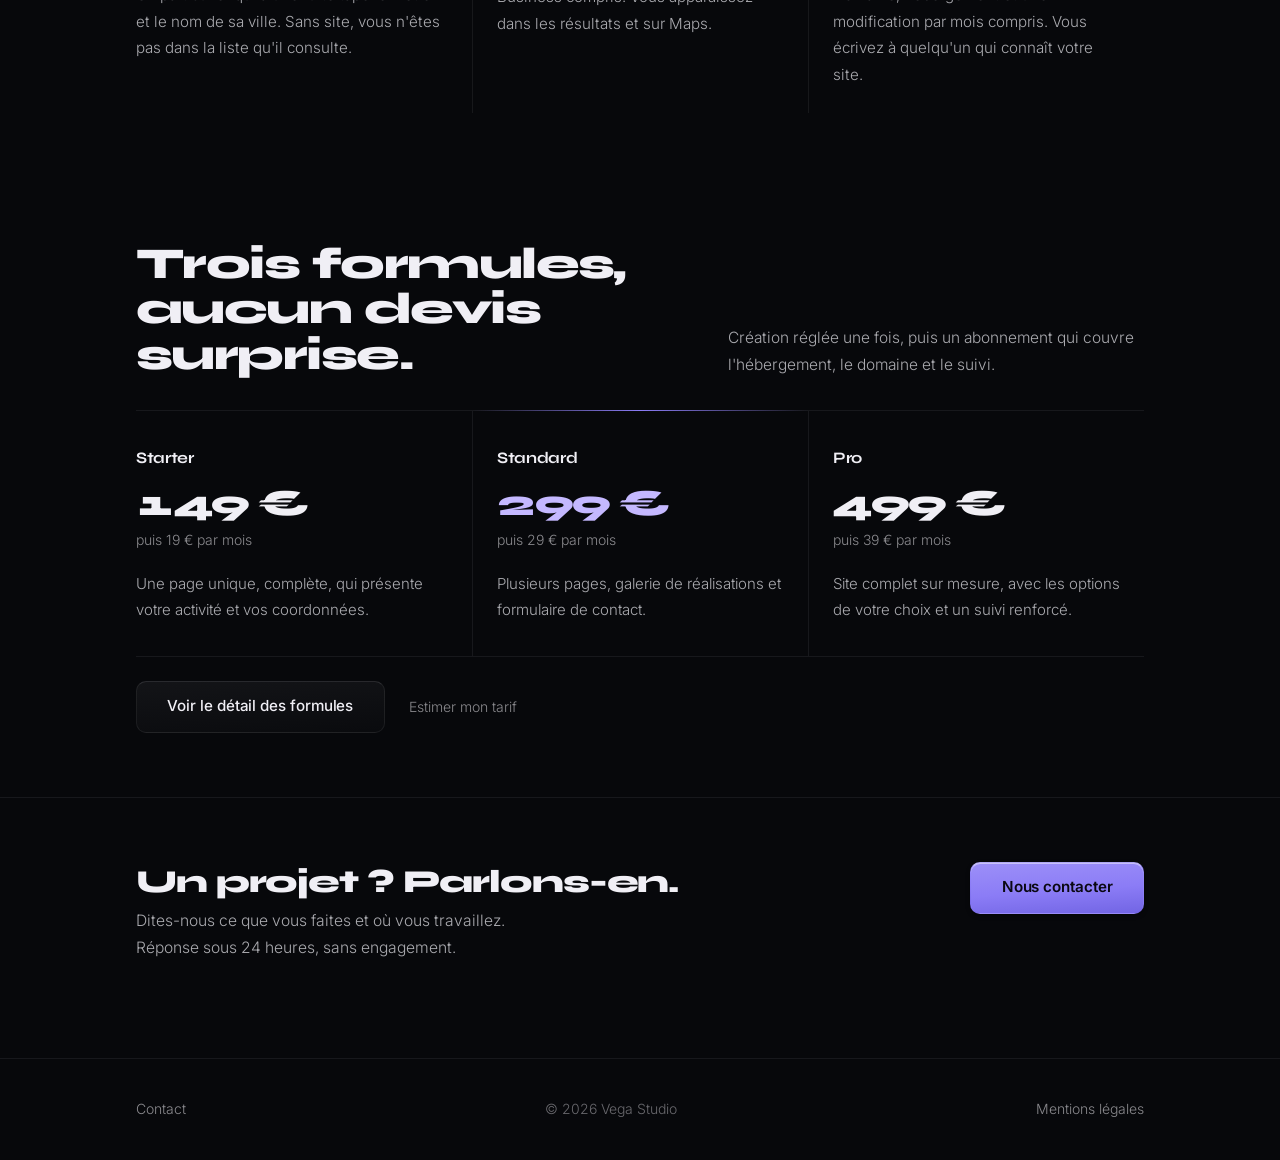
==== commit b7bcac46: "Accueil : la démonstration remplace les blocs de texte Deux bugs corrigés et la page refaite autour " ====
--- a/index.html
+++ b/index.html
@@ -38,8 +38,8 @@
        présence du JavaScript, pour ne jamais servir une page vide. -->
   <script>document.documentElement.classList.add('js');</script>
 
-  <link rel="stylesheet" href="assets/css/base.css" />
-  <link rel="stylesheet" href="assets/css/home.css" />
+  <link rel="stylesheet" href="assets/css/base.css?v=612bb5ce" />
+  <link rel="stylesheet" href="assets/css/home.css?v=612bb5ce" />
 
   <script type="application/ld+json">
   {
@@ -97,149 +97,125 @@
     <!-- ═══ HERO ═══════════════════════════════════════════════ -->
     <section class="hero">
       <div class="wrap">
-        <div class="hero-inner">
-
-          <div class="hero-star" aria-hidden="true">
-            <svg viewBox="0 0 100 140">
-              <defs>
-                <radialGradient id="hvs" cx="50%" cy="50%" r="52%">
-                  <stop offset="0%"   stop-color="#FFFFFF"/>
-                  <stop offset="30%"  stop-color="#DCD4FF"/>
-                  <stop offset="70%"  stop-color="#8B7CF6"/>
-                  <stop offset="100%" stop-color="#6A5CD4"/>
-                </radialGradient>
-              </defs>
-              <path d="M50 0 C53 50 58 65 92 70 C58 75 53 90 50 140 C47 90 42 75 8 70 C42 65 47 50 50 0 Z" fill="url(#hvs)"/>
-            </svg>
-          </div>
-
-          <h1>Votre présence en ligne, enfin à votre image.</h1>
-
-          <p class="lead">
-            Vous exercez un métier qui demande expertise et confiance.
-            Votre site devrait refléter la même réalité.
-          </p>
-
-          <div class="hero-actions">
-            <a href="formules.html" class="btn btn-primary">Découvrir les formules</a>
-            <a href="contact.html" class="btn btn-ghost">Nous contacter</a>
-          </div>
-
-          <div class="hero-foot">
-            <hr class="rule" />
-            <div class="hero-foot-row">
-              <span class="small">Sites vitrines pour artisans, partout en France.</span>
-              <span class="small hero-price">À partir de <strong>149 €</strong> puis <strong>19 €</strong> par mois.</span>
-            </div>
-          </div>
-
-        </div>
-      </div>
-    </section>
-
-    <!-- ═══ LA SCÈNE ═══════════════════════════════════════════
-         Le téléphone est fixé au viewport, donc hors du flux. La
-         colonne de droite n'est qu'une réserve d'espace pour que le
-         texte ne passe jamais dessous. -->
-    <section class="stage">
-      <div class="wrap stage-grid">
-
-        <div class="stage-text">
-
-          <div class="chapter">
-            <h2>Vos clients vous cherchent. Soyez au rendez-vous.</h2>
-            <div class="lines">
-              <div class="line">
-                <h3>La recherche part du téléphone</h3>
-                <p>Un particulier qui a une fuite tape le métier et le nom de sa ville. Sans site, vous n'êtes pas dans la liste qu'il consulte.</p>
-              </div>
-              <div class="line">
-                <h3>Le premier contact est visuel</h3>
-                <p>La page qu'il ouvre décide s'il compose votre numéro ou s'il passe au suivant. Tout se joue avant la première sonnerie.</p>
-              </div>
-              <div class="line">
-                <h3>Un concurrent décroche à votre place</h3>
-                <p>Ce n'est pas une ligne perdue dans un classement. C'est un chantier qui part ailleurs, et vous ne saurez jamais qu'il a existé.</p>
-              </div>
-            </div>
-          </div>
-
-          <div class="chapter">
-            <h2>À droite, un site que nous avons livré.</h2>
-            <div class="lines">
-              <div class="line">
-                <h3>Conçu pour le pouce</h3>
-                <p>C'est la version téléphone qui défile, parce que c'est là que vos clients vous trouveront. Le site s'adapte ensuite à l'ordinateur, jamais l'inverse.</p>
-              </div>
-              <div class="line">
-                <h3>Visible dans votre ville</h3>
-                <p>Référencement local et fiche Google Business compris. Vous apparaissez dans les résultats et sur Maps quand on cherche votre métier près de chez vous.</p>
-              </div>
-              <div class="line">
-                <h3>Domaine et hébergement inclus</h3>
-                <p>Tout est compris dans l'abonnement mensuel. Aucune démarche technique de votre côté, aucun prestataire supplémentaire à gérer.</p>
-              </div>
-              <div class="line">
-                <h3>Un interlocuteur, pas un ticket</h3>
-                <p>Chaque abonnement comprend une modification par mois. Vous écrivez à quelqu'un qui connaît votre site et qui répond.</p>
-              </div>
-            </div>
-          </div>
-
-        </div>
-
-        <div class="phone-slot">
+
+        <div class="hero-top">
+            <div class="hero-star" aria-hidden="true">
+              <svg viewBox="0 0 100 140">
+                <defs>
+                  <radialGradient id="hvs" cx="50%" cy="50%" r="52%">
+                    <stop offset="0%" stop-color="#FFFFFF"/><stop offset="30%" stop-color="#DCD4FF"/>
+                    <stop offset="70%" stop-color="#8B7CF6"/><stop offset="100%" stop-color="#6A5CD4"/>
+                  </radialGradient>
+                </defs>
+                <path d="M50 0 C53 50 58 65 92 70 C58 75 53 90 50 140 C47 90 42 75 8 70 C42 65 47 50 50 0 Z" fill="url(#hvs)"/>
+              </svg>
+            </div>
+            <h1>Le site de votre métier, sur tous les écrans.</h1>
+            <p class="lead">Vous exercez un métier qui demande expertise et confiance. Votre site devrait refléter la même réalité.</p>
+
+            <div class="hero-side">
+              <div class="hero-actions">
+                <a href="contact.html" class="btn btn-primary">Demander un devis</a>
+                <a href="formules.html" class="btn btn-ghost">Voir les formules</a>
+              </div>
+              <p class="small hero-note">À partir de <strong>149 €</strong> puis <strong>19 €</strong> par mois.</p>
+            </div>
+        </div>
+
+        <div class="showcase">
+          <div class="browser">
+            <div class="browser-bar" aria-hidden="true">
+              <span class="browser-dots"><i></i><i></i><i></i></span>
+              <span class="browser-url">martin-plomberie.fr</span>
+            </div>
+            <div class="browser-view screen">
+              <div class="shot is-on" data-name="Robuste — Plomberie" data-url="martin-plomberie.fr">
+                <img src="assets/bureau/robuste.webp" width="1200" height="2166" alt="Modèle Robuste, site de plomberie, version ordinateur" fetchpriority="high" decoding="async" />
+              </div>
+              <div class="shot" data-name="Confiance — Électricité" data-url="dubois-electricite.fr">
+                <img src="assets/bureau/confiance.webp" width="1200" height="2166" alt="Modèle Confiance, site de électricité, version ordinateur" loading="lazy" decoding="async" />
+              </div>
+              <div class="shot" data-name="Local — Menuiserie" data-url="dupont-menuiserie.fr">
+                <img src="assets/bureau/local.webp" width="1200" height="2166" alt="Modèle Local, site de menuiserie, version ordinateur" loading="lazy" decoding="async" />
+              </div>
+              <div class="shot" data-name="Direct — Studio créatif" data-url="atelier-forme.fr">
+                <img src="assets/bureau/direct.webp" width="1200" height="2166" alt="Modèle Direct, site de studio créatif, version ordinateur" loading="lazy" decoding="async" />
+              </div>
+            </div>
+          </div>
+
           <div class="phone" aria-hidden="true">
-            <div class="phone-screen">
-            <div class="shot is-on">
-              <img src="assets/apercus/robuste.webp" width="390" height="4200" alt="Robuste, site de plomberie en version mobile" fetchpriority="high" decoding="async" />
-            </div>
-            <div class="shot">
-              <img src="assets/apercus/confiance.webp" width="390" height="4200" alt="Confiance, site d'électricité en version mobile" loading="lazy" decoding="async" />
-            </div>
-            <div class="shot">
-              <img src="assets/apercus/local.webp" width="390" height="4200" alt="Local, site de menuiserie en version mobile" loading="lazy" decoding="async" />
-            </div>
-            <div class="shot">
-              <img src="assets/apercus/direct.webp" width="390" height="4200" alt="Direct, site de studio créatif en version mobile" loading="lazy" decoding="async" />
-            </div>
+            <div class="phone-screen screen">
+              <div class="shot is-on" data-name="Robuste — Plomberie" data-url="martin-plomberie.fr">
+                <img src="assets/apercus/robuste.webp" width="390" height="4200" alt="Modèle Robuste, version téléphone" fetchpriority="high" decoding="async" />
+              </div>
+              <div class="shot" data-name="Confiance — Électricité" data-url="dubois-electricite.fr">
+                <img src="assets/apercus/confiance.webp" width="390" height="4200" alt="Modèle Confiance, version téléphone" loading="lazy" decoding="async" />
+              </div>
+              <div class="shot" data-name="Local — Menuiserie" data-url="dupont-menuiserie.fr">
+                <img src="assets/apercus/local.webp" width="390" height="4200" alt="Modèle Local, version téléphone" loading="lazy" decoding="async" />
+              </div>
+              <div class="shot" data-name="Direct — Studio créatif" data-url="atelier-forme.fr">
+                <img src="assets/apercus/direct.webp" width="390" height="4200" alt="Modèle Direct, version téléphone" loading="lazy" decoding="async" />
+              </div>
               <div class="phone-island"></div>
             </div>
           </div>
         </div>
 
+        <p class="small showcase-foot">Le même site, sur ordinateur et sur téléphone. Modèle <span class="showcase-name" style="color:var(--ink)">Robuste — Plomberie</span>.</p>
+
+      </div>
+    </section>
+
+    <!-- ═══ CE QUE ÇA CHANGE ═══════════════════════════════════ -->
+    <section class="band">
+      <div class="wrap">
+        <div class="band-head">
+          <h2>Vos clients vous cherchent. Soyez au rendez-vous.</h2>
+          <p>Tout se joue avant la première sonnerie, sur une page qu'ils ouvrent depuis leur téléphone.</p>
+        </div>
+        <div class="cols">
+          <div class="col">
+            <h3>La recherche part du téléphone</h3>
+            <p>Un particulier qui a une fuite tape le métier et le nom de sa ville. Sans site, vous n'êtes pas dans la liste qu'il consulte.</p>
+          </div>
+          <div class="col">
+            <h3>Visible dans votre ville</h3>
+            <p>Référencement local et fiche Google Business compris. Vous apparaissez dans les résultats et sur Maps.</p>
+          </div>
+          <div class="col">
+            <h3>Un interlocuteur, pas un ticket</h3>
+            <p>Domaine, hébergement et une modification par mois compris. Vous écrivez à quelqu'un qui connaît votre site.</p>
+          </div>
+        </div>
       </div>
     </section>
 
     <!-- ═══ FORMULES ═══════════════════════════════════════════ -->
-    <section class="section">
+    <section class="band">
       <div class="wrap">
-        <div class="tiers-head">
+        <div class="band-head">
           <h2>Trois formules, aucun devis surprise.</h2>
           <p>Création réglée une fois, puis un abonnement qui couvre l'hébergement, le domaine et le suivi.</p>
         </div>
-
         <div class="tiers">
           <div class="tier">
-            <span class="tier-name">Starter</span>
-            <span class="tier-price">149 €</span>
+            <span class="tier-name">Starter</span><span class="tier-price">149 €</span>
             <span class="tier-sub">puis 19 € par mois</span>
             <p class="tier-desc">Une page unique, complète, qui présente votre activité et vos coordonnées.</p>
           </div>
           <div class="tier tier-lit">
-            <span class="tier-name">Standard</span>
-            <span class="tier-price">299 €</span>
+            <span class="tier-name">Standard</span><span class="tier-price">299 €</span>
             <span class="tier-sub">puis 29 € par mois</span>
             <p class="tier-desc">Plusieurs pages, galerie de réalisations et formulaire de contact.</p>
           </div>
           <div class="tier">
-            <span class="tier-name">Pro</span>
-            <span class="tier-price">499 €</span>
+            <span class="tier-name">Pro</span><span class="tier-price">499 €</span>
             <span class="tier-sub">puis 39 € par mois</span>
             <p class="tier-desc">Site complet sur mesure, avec les options de votre choix et un suivi renforcé.</p>
           </div>
         </div>
-
         <div class="tiers-foot">
           <a href="formules.html" class="btn btn-ghost">Voir le détail des formules</a>
           <a href="simulateur.html" class="small">Estimer mon tarif</a>
@@ -268,6 +244,6 @@
     </div>
   </footer>
 
-  <script src="assets/js/site.js"></script>
+  <script src="assets/js/site.js?v=612bb5ce"></script>
 </body>
 </html>
--- a/assets/css/home.css
+++ b/assets/css/home.css
@@ -1,152 +1,151 @@
 /* ═══════════════════════════════════════════════════════════════════
    VEGA STUDIO — accueil
 
-   Thèse : une pièce sombre, une source de lumière, un seul objet
-   dedans. L'objet est un téléphone qui montre du vrai travail, et il
-   ne bouge pas. Tout le reste est de la typographie et des filets.
-
-   Trois décisions qui tiennent la page :
-   1. Le téléphone est fixé au viewport. Il ne glisse pas, ne colle
-      pas, ne sort pas : il est posé dans la pièce et le texte défile
-      devant lui. C'est le seul mouvement voulu de la page.
-   2. Aucune animation d'entrée. Une entrée identique répétée sur
-      chaque section est un effet éparpillé, pas une intention.
-   3. Le rythme vertical oppose franchement le serré et le généreux,
-      au lieu de répéter la même valeur partout.
+   L'idée de la page : on vend des sites, donc on montre des sites.
+   Un seul objet le fait, posé juste sous le titre : une fenêtre de
+   navigateur et un téléphone, qui affichent le MÊME site et défilent
+   ensemble, puis passent au suivant d'un seul fondu.
+
+   C'est la démonstration que tout le texte essayait de faire :
+   « le même site, sur tous les écrans » n'est plus une phrase, c'est
+   ce qu'on regarde.
+
+   Le bloc appartient à la page. Il défile avec elle, comme n'importe
+   quel paragraphe.
    ═══════════════════════════════════════════════════════════════════ */
 
 /* ═══ OUVERTURE ══════════════════════════════════════════════════ */
 
-.hero {
-  min-height: 92svh;
-  display: flex; align-items: center;
-  padding-block: var(--s32) var(--s16);
-}
-.hero-inner { max-width: 50rem; }
-
-/* L'étoile est la source de lumière de la page. Son halo est un
-   élément flouté distinct : une ombre se déforme, une source rayonne.
-   C'est le seul halo coloré du site, et il est motivé. */
-.hero-star { position: relative; width: 40px; height: 55px; margin-bottom: var(--s8); }
+.hero { padding-block: var(--s16) 0; }
+/* Une seule colonne. La version à deux colonnes laissait un grand
+   vide en haut à droite, au-dessus des boutons. */
+.hero-top { margin-bottom: var(--s8); }
+
+.hero-star { position: relative; width: 38px; height: 52px; margin-bottom: var(--s6); }
 .hero-star svg { position: relative; z-index: 1; width: 100%; height: 100%; overflow: visible; }
+/* Le seul halo coloré du site, et il est motivé : l'étoile est la
+   source de lumière dont tout le reste capte les arêtes. */
 .hero-star::before {
   content: ''; position: absolute; left: 50%; top: 50%;
-  width: 300px; height: 300px; margin: -150px 0 0 -150px;
+  width: 280px; height: 280px; margin: -140px 0 0 -140px;
   background: radial-gradient(circle, rgba(139,124,246,.4) 0%, rgba(139,124,246,.09) 38%, transparent 68%);
-  filter: blur(26px);
-  animation: pulse 8s ease-in-out infinite;
-}
-@keyframes pulse {
-  0%, 100% { opacity: .7; transform: scale(1); }
-  50%      { opacity: 1;  transform: scale(1.08); }
-}
-
-.hero h1 { font-size: var(--t-display); margin-bottom: var(--s6); }
-.hero .lead { max-width: 42ch; }
-.hero-actions { display: flex; gap: var(--s3); margin-top: var(--s8); flex-wrap: wrap; }
-
-.hero-foot { margin-top: var(--s16); }
-.hero-foot-row { display: flex; justify-content: space-between; align-items: baseline; gap: var(--s4); flex-wrap: wrap; margin-top: var(--s4); }
-.hero-price strong { color: var(--ink); font-weight: 500; }
-
-/* ═══ LA SCÈNE ═══════════════════════════════════════════════════
-   La colonne de texte occupe la gauche, le téléphone la droite. Le
-   bloc de droite n'est qu'une réserve d'espace : le téléphone lui-
-   même est fixé au viewport, donc hors du flux.
-   ═══════════════════════════════════════════════════════════════ */
-
-.stage { padding-block: var(--s12) var(--s24); }
-.stage-grid { display: grid; grid-template-columns: minmax(0,1fr) 274px; gap: var(--s16); align-items: start; }
-/* 40rem donne une mesure de 75 caractères, la limite haute du
-   confort de lecture. En dessous, la colonne laissait 200 px
-   inutilisés dans sa propre cellule. */
-.stage-text { max-width: 40rem; }
-
-/* Rythme : très serré dans un bloc, très ouvert entre deux blocs.
-   C'est ce contraste qui crée une cadence ; une valeur unique donne
-   à chaque élément exactement le même poids. */
-.chapter + .chapter { margin-top: var(--s24); }
-.chapter h2 { font-size: var(--t-h2); margin-bottom: var(--s6); }
-
-.lines { border-top: 1px solid var(--edge); }
-.line  { padding-block: var(--s4); border-bottom: 1px solid var(--edge); }
-.line h3 { margin-bottom: var(--s1); }
-.line p  { color: var(--ink-70); font-size: .96rem; }
-
-/* ═══ LE TÉLÉPHONE ═══════════════════════════════════════════════ */
-
-.phone-slot { position: relative; height: 100%; }
-
+  filter: blur(26px); animation: pulse 8s ease-in-out infinite;
+}
+@keyframes pulse { 0%,100% { opacity:.7; transform:scale(1); } 50% { opacity:1; transform:scale(1.08); } }
+
+/* 16ch cassait le titre sur quatre lignes et le bloc mangeait tout
+   l'écran : la démonstration n'apparaissait plus du tout. */
+.hero h1 { font-size: clamp(2.2rem, 4.1vw, 3.35rem); max-width: 20ch; margin-bottom: var(--s4); }
+.hero .lead { max-width: 46ch; }
+
+.hero-side { display: flex; align-items: center; gap: var(--s6); flex-wrap: wrap; margin-top: var(--s8); }
+.hero-actions { display: flex; gap: var(--s3); flex-wrap: wrap; }
+.hero-note strong { color: var(--ink); font-weight: 500; }
+
+/* ═══ LA DÉMONSTRATION ═══════════════════════════════════════════ */
+
+.showcase { position: relative; padding-bottom: var(--s16); }
+
+/* Fenêtre de navigateur. Le chrome est dessiné, pas suggéré : une
+   barre de titre, trois pastilles, une adresse. C'est ce qui fait
+   lire l'image comme un site et non comme une illustration. */
+.browser {
+  position: relative;
+  border-radius: 14px 14px 10px 10px;
+  overflow: hidden;
+  border: 1px solid var(--edge);
+  border-top-color: var(--edge-lit);
+  background: var(--d2);
+  box-shadow: 0 50px 90px -50px #000, 0 20px 40px -30px rgba(0,0,0,.8);
+}
+
+.browser-bar {
+  position: relative; z-index: 3;
+  display: flex; align-items: center; gap: var(--s3);
+  padding: 0 var(--s4); height: 38px;
+  background: linear-gradient(180deg, #1C1E26, #15171D);
+  border-bottom: 1px solid rgba(0,0,0,.6);
+  box-shadow: inset 0 1px 0 rgba(255,255,255,.06);
+}
+.browser-dots { display: flex; gap: 7px; }
+.browser-dots i { width: 11px; height: 11px; border-radius: 50%; background: #353843; }
+.browser-url {
+  flex: 1; max-width: 300px; margin-inline: auto;
+  height: 22px; border-radius: 6px;
+  background: rgba(0,0,0,.35);
+  border: 1px solid rgba(255,255,255,.05);
+  display: flex; align-items: center; justify-content: center;
+  font-size: 11px; color: var(--ink-45); letter-spacing: .01em;
+}
+
+.browser-view { position: relative; aspect-ratio: 16 / 10; overflow: hidden; background: #0A0B0F; }
+
+/* Téléphone posé devant la fenêtre, en bas à droite. Il déborde du
+   cadre : c'est ce chevauchement qui donne la profondeur et évite
+   deux rectangles alignés côte à côte. */
 .phone {
-  position: fixed;
-  top: 50%;
-  right: max(var(--gut), calc(50vw - 560px + var(--gut)));
-  transform: translateY(-50%);
-  z-index: 3;
-  width: 274px;
-  aspect-ratio: 274 / 575;
-  border-radius: 42px;
-  padding: 11px;
-  /* Châssis métallique : il capte la lumière sur son arête haute
-     gauche, comme toute autre surface de la page. */
+  position: absolute; z-index: 4;
+  right: 4%; bottom: calc(var(--s16) * -1 + 1rem);
+  width: 190px; aspect-ratio: 190 / 399;
+  border-radius: 30px; padding: 8px;
   background: linear-gradient(152deg, #4a4e5e 0%, #20232d 16%, #0e0f15 52%, #171a23 78%, #3a3e4c 100%);
   box-shadow:
     inset 0 0 0 1px rgba(255,255,255,.09),
     inset 0 1px 1px rgba(255,255,255,.26),
-    0 40px 80px -45px #000;
-  /* Caché tant que la scène n'est pas à l'écran. La visibilité est
-     pilotée en JS ; sans elle le téléphone flotterait au-dessus du
-     hero et du pied de page. */
-  opacity: 0; visibility: hidden;
-  transition: opacity .45s var(--ease-out), visibility .45s;
-}
-.phone.is-here { opacity: 1; visibility: visible; }
-
-/* Boutons latéraux */
+    0 40px 70px -35px #000;
+}
 .phone::before, .phone::after {
   content: ''; position: absolute; width: 2px; border-radius: 2px;
   background: linear-gradient(90deg, #2a2d38, #4b4f5f);
 }
-.phone::before { left: -2px; top: 116px; height: 56px; }
-.phone::after  { right: -2px; top: 140px; height: 76px; }
+.phone::before { left: -2px; top: 80px; height: 38px; }
+.phone::after  { right: -2px; top: 98px; height: 52px; }
 
 .phone-screen {
   position: relative; width: 100%; height: 100%;
-  border-radius: 31px; overflow: hidden; background: #000;
+  border-radius: 23px; overflow: hidden; background: #000;
   box-shadow: inset 0 0 0 1px rgba(0,0,0,.85);
 }
-
-/* Bande de statut assombrie. Sans elle l'îlot se pose au milieu
-   d'une phrase du site qui défile et se lit comme une censure. */
+/* Bande de statut assombrie : sans elle l'îlot se pose au milieu
+   d'une phrase du site et se lit comme une censure. */
 .phone-screen::before {
-  content: ''; position: absolute; inset: 0 0 auto 0; z-index: 4;
-  height: 46px; pointer-events: none;
+  content: ''; position: absolute; inset: 0 0 auto 0; z-index: 4; height: 34px; pointer-events: none;
   background: linear-gradient(180deg, rgba(0,0,0,.7), rgba(0,0,0,.3) 58%, transparent);
 }
-/* Reflet de vitre, figé : il appartient à l'écran, pas au contenu. */
 .phone-screen::after {
   content: ''; position: absolute; inset: 0; z-index: 5; pointer-events: none;
   background: linear-gradient(118deg, rgba(255,255,255,.1) 0%, rgba(255,255,255,.028) 22%, transparent 42%);
 }
-
 .phone-island {
-  position: absolute; z-index: 6; top: 9px; left: 50%; transform: translateX(-50%);
-  width: 74px; height: 21px; border-radius: 12px; background: #000;
-}
-
+  position: absolute; z-index: 6; top: 7px; left: 50%; transform: translateX(-50%);
+  width: 54px; height: 15px; border-radius: 9px; background: #000;
+}
+
+/* Les deux écrans affichent le même modèle et basculent ensemble. */
 .shot { position: absolute; inset: 0; opacity: 0; }
 .shot.is-on { opacity: 1; }
 .shot img { position: absolute; top: 0; left: 0; width: 100%; height: auto; display: block; will-change: transform; }
 
+/* Légende sous la démonstration : elle nomme ce qu'on regarde. */
+/* Une seule ligne, à gauche, calée pour ne jamais passer sous le
+   téléphone qui déborde du cadre. */
+.showcase-foot { margin-top: var(--s4); max-width: 60%; }
+
+/* ═══ TEXTE ══════════════════════════════════════════════════════ */
+
+.cols { display: grid; grid-template-columns: repeat(3, minmax(0,1fr)); border-top: 1px solid var(--edge); }
+.col  { padding: var(--s6) var(--s6) var(--s6) 0; }
+.col + .col { padding-left: var(--s6); border-left: 1px solid var(--edge); }
+.col h3 { margin-bottom: var(--s2); }
+.col p  { color: var(--ink-70); font-size: .95rem; }
+
+.band { padding-block: var(--s16); }
+.band-head { display: flex; align-items: flex-end; justify-content: space-between; gap: var(--s8); flex-wrap: wrap; margin-bottom: var(--s8); }
+.band-head h2 { font-size: var(--t-h2); flex: 1 1 20rem; max-width: 20ch; }
+.band-head p  { flex: 0 1 26rem; color: var(--ink-70); font-size: .97rem; }
+
 /* ═══ FORMULES ═══════════════════════════════════════════════════ */
 
-.tiers-head { display: flex; align-items: flex-end; justify-content: space-between; gap: var(--s8); flex-wrap: wrap; margin-bottom: var(--s8); }
-.tiers-head h2 { font-size: var(--t-h2); flex: 1 1 22rem; max-width: 20ch; }
-.tiers-head p  { flex: 0 1 26rem; color: var(--ink-70); font-size: .98rem; }
-
-/* Trois offres comparables : la colonne est la bonne forme, parce
-   qu'on lit en travers. Ce sont des surfaces, pas des cartes
-   décoratives, et elles ne portent ni icône ni ombre portée. */
 .tiers { display: grid; grid-template-columns: repeat(3, minmax(0,1fr)); border-top: 1px solid var(--edge); }
 .tier  { padding: var(--s8) var(--s6) var(--s8) 0; border-bottom: 1px solid var(--edge); }
 .tier + .tier { padding-left: var(--s6); border-left: 1px solid var(--edge); }
@@ -155,7 +154,7 @@
 .tier-sub   { font-size: var(--t-small); color: var(--ink-45); }
 .tier-desc  { font-size: .94rem; color: var(--ink-70); margin-top: var(--s4); }
 
-/* L'offre conseillée est signalée par un trait de lumière sur son
+/* L'offre conseillée est marquée par un trait de lumière sur son
    arête haute, pas par une autre couleur de fond. */
 .tier-lit { position: relative; }
 .tier-lit::before {
@@ -163,61 +162,55 @@
   background: linear-gradient(90deg, transparent, var(--purple), transparent);
 }
 .tier-lit .tier-price { color: var(--lilac); }
-
 .tiers-foot { margin-top: var(--s6); display: flex; align-items: center; gap: var(--s6); flex-wrap: wrap; }
 
-/* ═══ SORTIE ═════════════════════════════════════════════════════
-   Une ligne, pas un panneau. Un grand bloc centré pour deux phrases
-   et un bouton creuse la page sans rien ajouter.
-   ═══════════════════════════════════════════════════════════════ */
+/* ═══ SORTIE ═════════════════════════════════════════════════════ */
 
 .close { padding-block: var(--s16) var(--s24); border-top: 1px solid var(--edge); }
 .close-row { display: flex; align-items: baseline; justify-content: space-between; gap: var(--s8); flex-wrap: wrap; }
 .close h2 { font-size: clamp(1.5rem, 2.6vw, 2rem); }
 .close p  { color: var(--ink-70); font-size: .98rem; max-width: 38ch; margin-top: var(--s2); }
 
-/* ═══ SOUS 1140 px ═══════════════════════════════════════════════
-   Il n'y a plus la place pour une colonne de texte lisible plus un
-   téléphone de 274 px fixé : il repasse dans le flux, centré entre
-   les deux chapitres.
+/* ═══ TABLETTE ═══════════════════════════════════════════════════ */
+
+@media (max-width: 980px) {
+  .hero-top { grid-template-columns: 1fr; gap: var(--s6); align-items: start; }
+  .hero-side { align-items: stretch; flex-direction: column; }
+  .phone { width: 150px; border-radius: 24px; padding: 6px; right: 3%; bottom: calc(var(--s12) * -1); }
+  .phone-screen { border-radius: 19px; }
+  .phone-island { width: 44px; height: 12px; }
+  .showcase { padding-bottom: var(--s12); }
+  .showcase-foot { max-width: 62%; }
+  .cols { grid-template-columns: 1fr; }
+  .col, .col + .col { padding: var(--s5, 1.25rem) 0; border-left: 0; border-bottom: 1px solid var(--edge); }
+}
+
+/* ═══ MOBILE ═════════════════════════════════════════════════════
+   Sous 700 px une fenêtre de navigateur devient illisible : on ne
+   garde que le téléphone, qui est de toute façon le bon format.
    ═══════════════════════════════════════════════════════════════ */
 
-@media (max-width: 1140px) {
-  .stage-grid { grid-template-columns: 1fr; gap: var(--s12); }
-  .stage-text { max-width: none; order: 2; }
-  .phone-slot { order: 1; }
+@media (max-width: 700px) {
+  .hero { padding-block: var(--s20, 5rem) 0; }
+  .hero h1 { font-size: clamp(2rem, 8.4vw, 2.6rem); max-width: none; }
+  .hero .lead { max-width: none; font-size: 1.02rem; }
+  .hero-actions { width: 100%; flex-direction: column; }
+  .hero-actions .btn { width: 100%; }
+
+  .browser { display: none; }
+  .showcase { padding-bottom: var(--s8); display: flex; justify-content: center; }
   .phone {
-    position: static; transform: none; margin-inline: auto;
-    opacity: 1; visibility: visible;
+    position: static; width: 240px; border-radius: 34px; padding: 9px;
+    aspect-ratio: 240 / 504;
   }
-  .chapter + .chapter { margin-top: var(--s16); }
-}
-
-/* ═══ MOBILE ═════════════════════════════════════════════════════ */
-
-@media (max-width: 860px) {
-  .hero { min-height: auto; padding-block: var(--s24) var(--s12); text-align: center; }
-  .hero-inner { display: flex; flex-direction: column; align-items: center; }
-  .hero-star { margin-inline: auto; }
-  /* À 390 px l'échelle de bureau tombe sur cinq lignes et le titre
-     écrase le reste. Quatre lignes est le maximum tenable. */
-  .hero h1 { font-size: clamp(2rem, 8.4vw, 2.55rem); }
-  .hero .lead { max-width: 36ch; font-size: 1.02rem; }
-  .hero-actions { width: 100%; flex-direction: column; align-items: stretch; }
-  .hero-foot { margin-top: var(--s12); }
-  .hero-foot-row { justify-content: center; flex-direction: column; gap: var(--s1); }
-
-  .stage { padding-block: var(--s8) var(--s16); }
-
+  .phone-screen { border-radius: 26px; }
+  .phone-island { width: 62px; height: 17px; }
+  .showcase-foot { max-width: none; text-align: center; }
+
+  .band { padding-block: var(--s12); }
   .tiers { grid-template-columns: 1fr; }
   .tier, .tier + .tier { padding: var(--s6) 0; border-left: 0; }
-
   .close { padding-block: var(--s12) var(--s16); }
   .close-row { flex-direction: column; align-items: stretch; }
   .close .btn { width: 100%; margin-top: var(--s2); }
 }
-
-@media (max-width: 380px) {
-  .phone { width: 240px; border-radius: 36px; padding: 9px; }
-  .phone-screen { border-radius: 27px; }
-}
